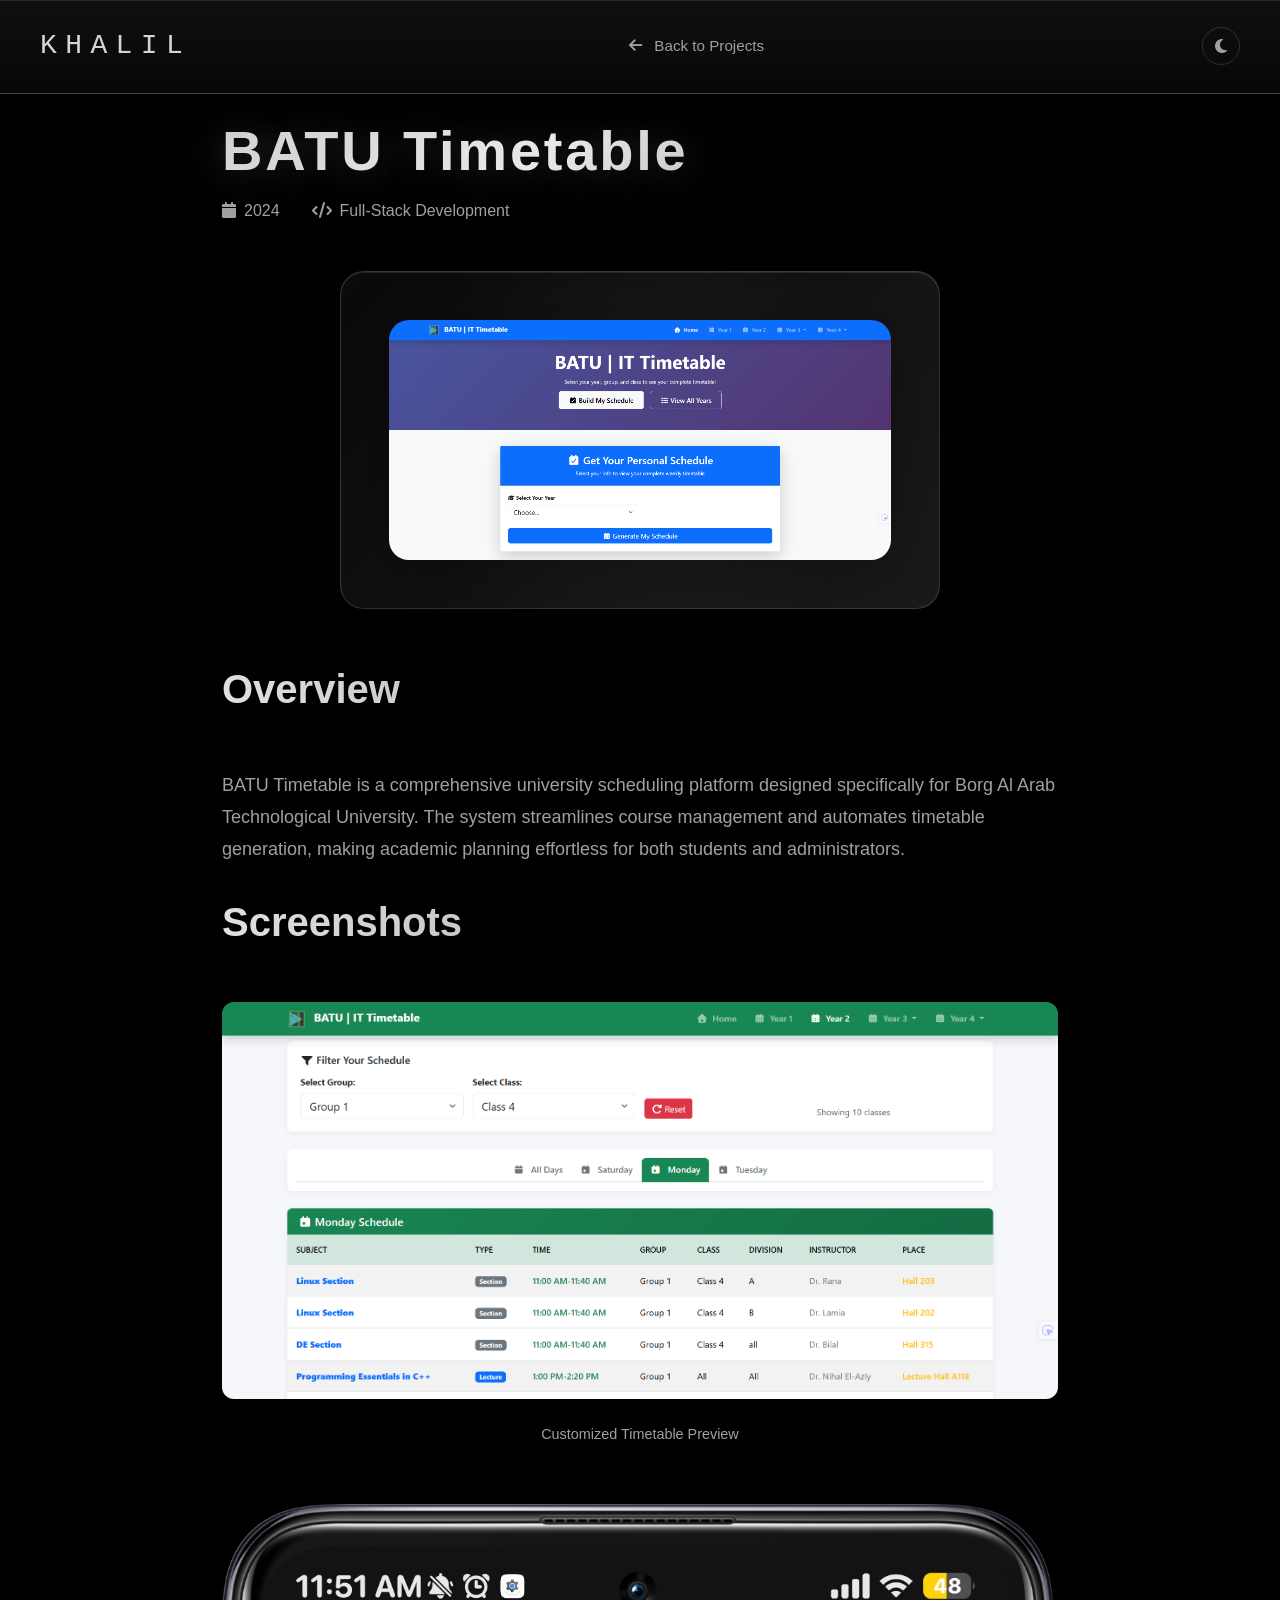
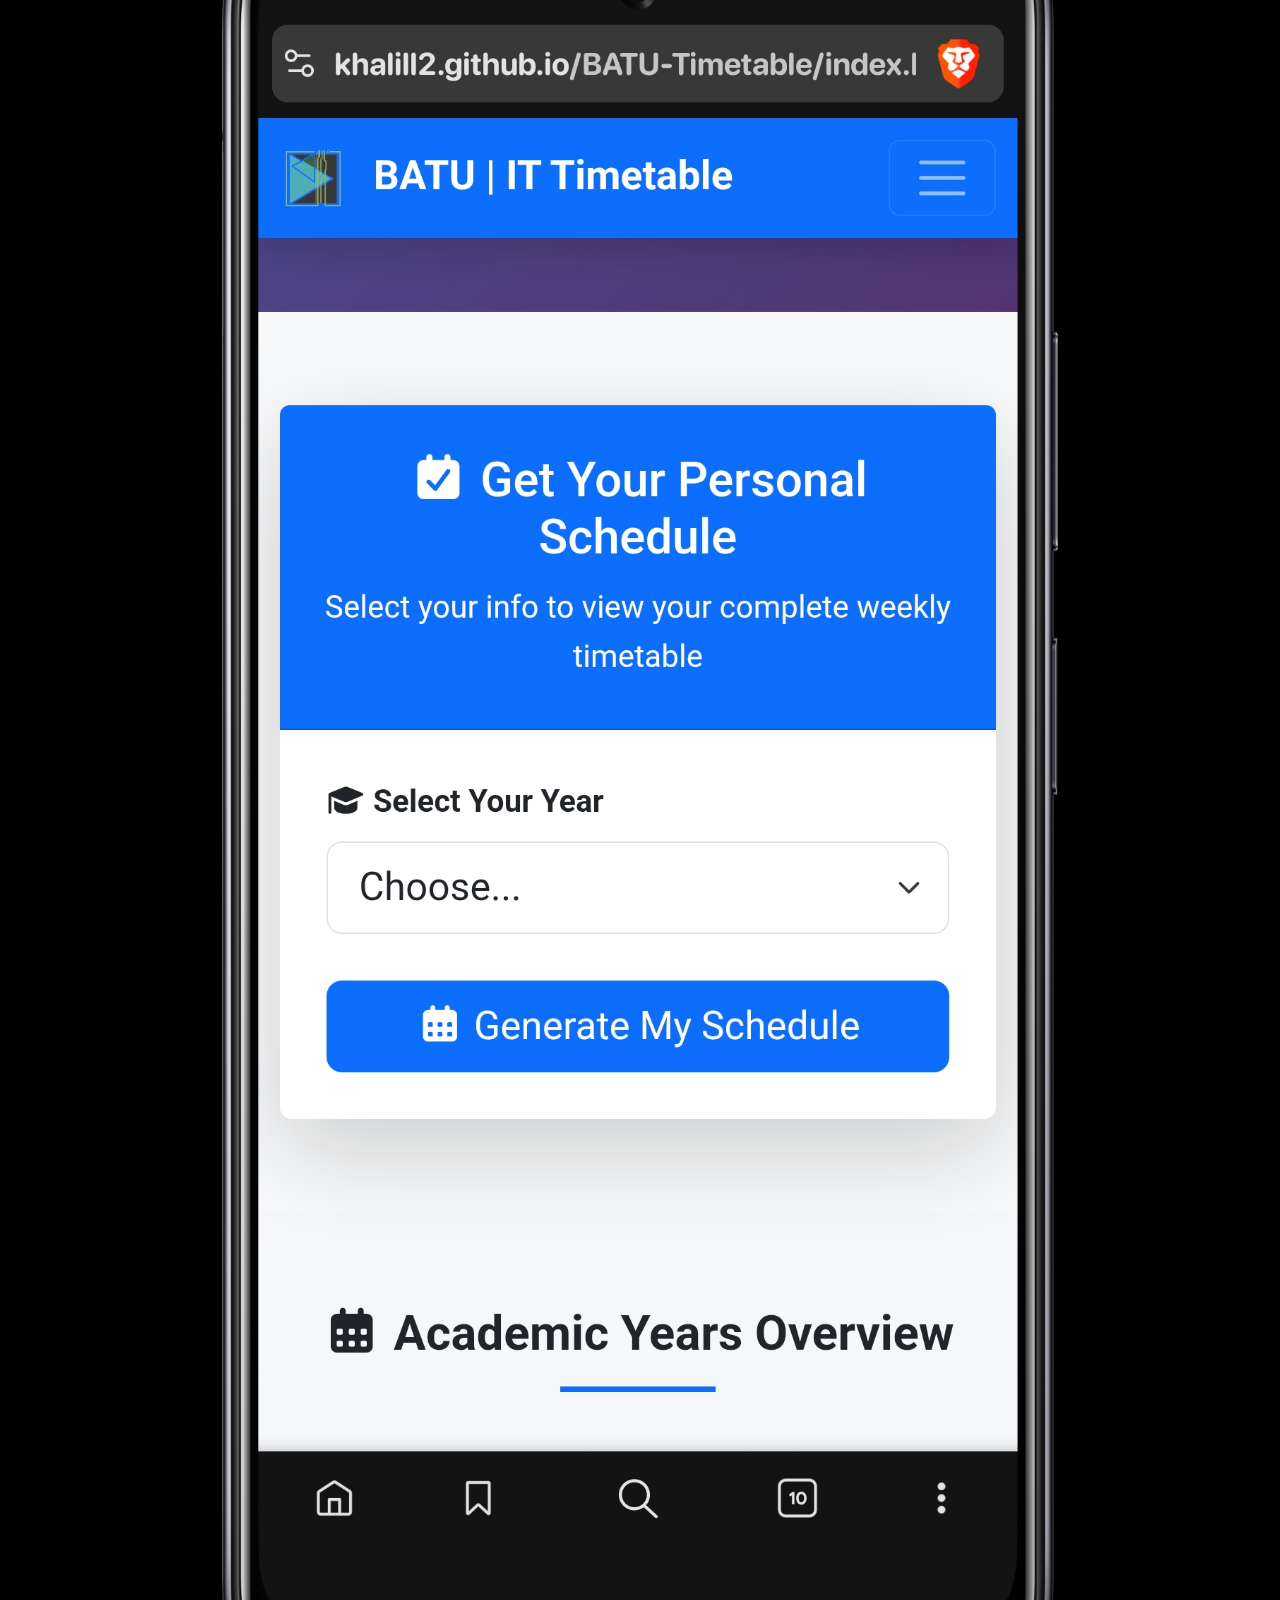
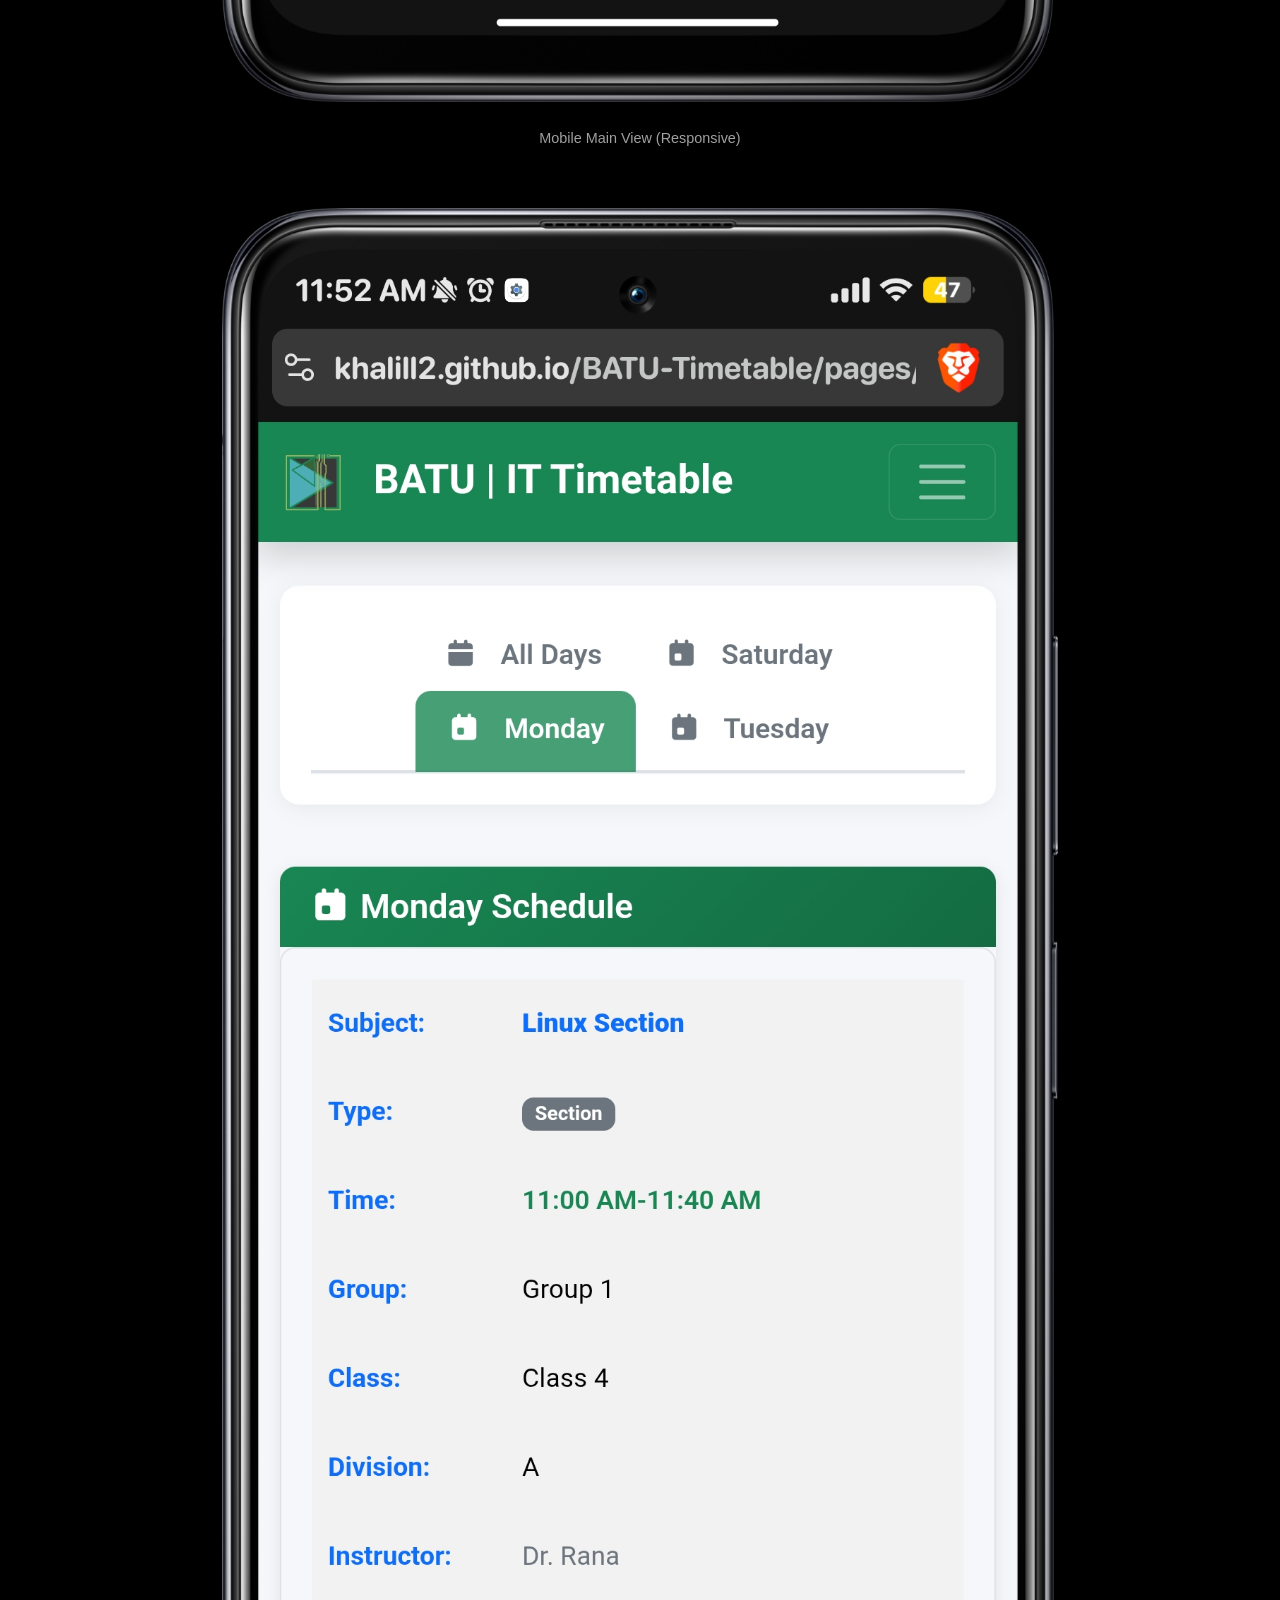
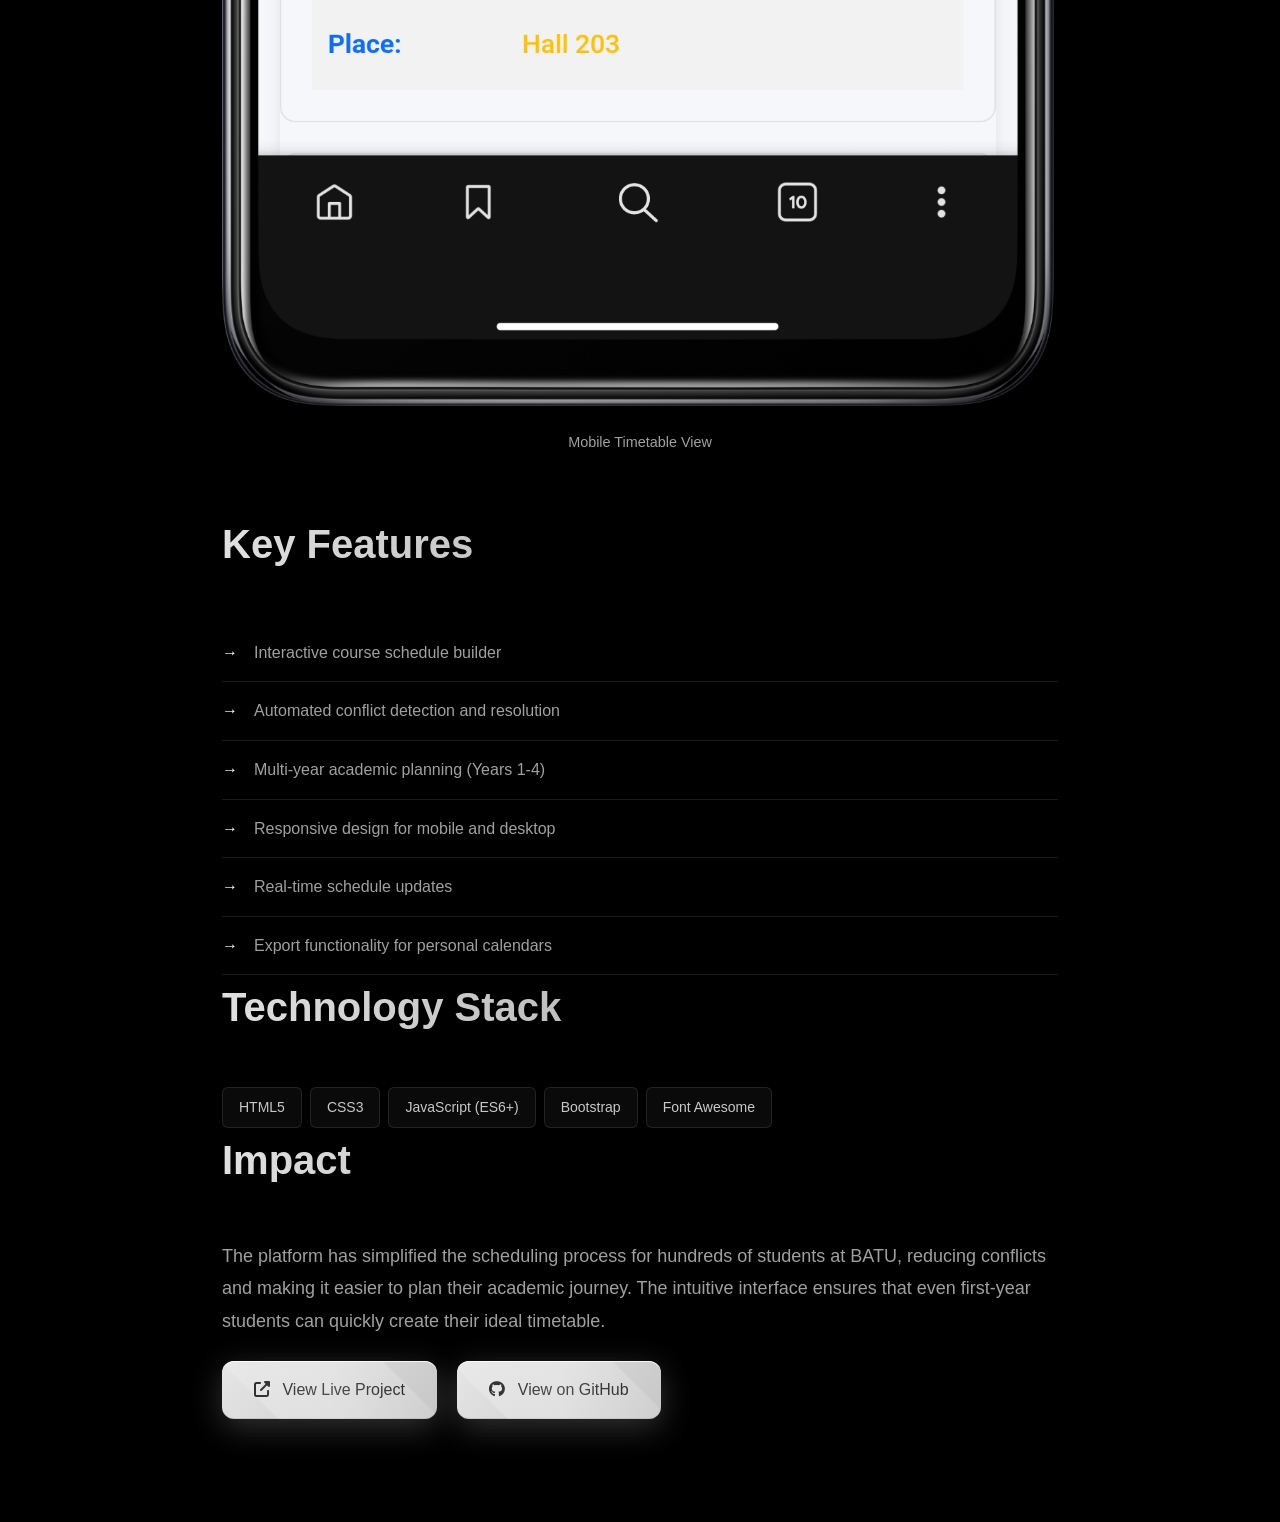
==== pages/batu-timetable.html @ e2bc8ed1 "feat: complete website overhaul - SEO, routing, ATS optimization, typography, and dark mode toggle" ====
<!DOCTYPE html>
<html lang="en" dir="ltr">
<head>
    <meta charset="UTF-8">
    <meta http-equiv="Content-Security-Policy" content="default-src 'self'; style-src 'self' 'unsafe-inline' https://fonts.googleapis.com https://cdnjs.cloudflare.com; font-src 'self' https://fonts.gstatic.com https://cdnjs.cloudflare.com; img-src 'self' data: https:; script-src 'self' 'unsafe-inline' https://cdnjs.cloudflare.com; connect-src 'self' https://khalill2.github.io;">
    <meta name="viewport" content="width=device-width, initial-scale=1.0">
    <title>BATU Timetable - Khalil</title>
    
    <!-- SEO Meta Tags -->
    <meta name="description" content="BATU Timetable — University scheduling platform for Borg Al Arab Technological University with automated timetable generation and conflict detection.">
    <meta property="og:title" content="BATU Timetable — University Scheduling Platform">
    <meta property="og:description" content="Complete course management and automated timetable generation system built by Khalil Muhammad.">
    <meta property="og:image" content="https://khalill2.github.io/Personal-Website/assets/images/BATU-Timetable-main.png">
    
    <!-- Google Fonts -->
    <link rel="preconnect" href="https://fonts.googleapis.com">
    <link rel="preconnect" href="https://fonts.gstatic.com" crossorigin>
    <link href="https://fonts.googleapis.com/css2?family=Share+Tech+Mono&family=Rajdhani:wght@600;700&display=swap" rel="stylesheet">
    <link rel="preload" href="https://fonts.googleapis.com/css2?family=Share+Tech+Mono&display=swap" as="style">
    
    <!-- Font Awesome -->
    <link rel="stylesheet" href="https://cdnjs.cloudflare.com/ajax/libs/font-awesome/6.5.1/css/all.min.css">
    
    <!-- Favicon -->
    <link rel="icon" type="image/png" href="../assets/images/BATU_logo.png">
    
  <!-- Main Stylesheet -->
  <link rel="stylesheet" href="../assets/css/main.css?v=4.0">
</head>
<body>
    
    <!-- Navigation -->
    <nav class="navbar">
        <div class="navbar-content">
            <a href="../index.html" class="logo">khalil</a>
            <a href="../index.html#work" class="back-link"><i class="fas fa-arrow-left"></i> Back to Projects</a>
            <button class="theme-toggle" id="themeToggle" aria-label="Toggle theme">
                <i class="fas fa-moon"></i>
            </button>
            <button class="mobile-menu-toggle" aria-label="Toggle navigation menu" aria-expanded="false">
                <span class="hamburger-line"></span>
                <span class="hamburger-line"></span>
                <span class="hamburger-line"></span>
            </button>
        </div>
    </nav>

    <!-- Mobile Menu -->
    <div class="mobile-menu" id="mobileMenu">
        <ul class="mobile-nav-links">
            <li><a href="../index.html#work" class="mobile-nav-link"><i class="fas fa-arrow-left"></i> Back to Projects</a></li>
        </ul>
    </div>

    <!-- Project Detail -->
    <div class="project-detail" id="main-content">
        <div class="project-header">
            <h1>BATU Timetable</h1>
            <div class="project-meta">
                <div class="meta-item">
                    <i class="fas fa-calendar"></i>
                    <span>2024</span>
                </div>
                <div class="meta-item">
                    <i class="fas fa-code"></i>
                    <span>Full-Stack Development</span>
                </div>
            </div>
        </div>
        
    <div class="project-image">
      <img src="../assets/images/BATU-Timetable-main.png" alt="BATU Timetable Main Page">
    </div>
        
        <h2>Overview</h2>
        <p>
            BATU Timetable is a comprehensive university scheduling platform designed specifically for Borg Al Arab Technological University. The system streamlines course management and automates timetable generation, making academic planning effortless for both students and administrators.
        </p>
        
        <h2>Screenshots</h2>
        <div class="screenshot-gallery">
      <div class="screenshot-item">
        <img src="../assets/images/BATU-Timetable-preview.png" alt="Customized Timetable View">
        <p class="screenshot-caption">Customized Timetable Preview</p>
      </div>
        </div>
        
        <div class="screenshot-gallery">
      <div class="screenshot-item">
        <img src="../assets/images/BATU-Timetable-main-mobile.png" alt="Mobile Main View">
        <p class="screenshot-caption">Mobile Main View (Responsive)</p>
      </div>
      <div class="screenshot-item">
        <img src="../assets/images/BATU-Timetable-preview-mobile.png" alt="Mobile Timetable View">
        <p class="screenshot-caption">Mobile Timetable View</p>
      </div>
        </div>
        
        <h2>Key Features</h2>
        <ul class="features">
            <li>Interactive course schedule builder</li>
            <li>Automated conflict detection and resolution</li>
            <li>Multi-year academic planning (Years 1-4)</li>
            <li>Responsive design for mobile and desktop</li>
            <li>Real-time schedule updates</li>
            <li>Export functionality for personal calendars</li>
        </ul>
        
        <h2>Technology Stack</h2>
        <div class="tech-stack">
            <span class="tech-tag">HTML5</span>
            <span class="tech-tag">CSS3</span>
            <span class="tech-tag">JavaScript (ES6+)</span>
            <span class="tech-tag">Bootstrap</span>
            <span class="tech-tag">Font Awesome</span>
        </div>
        
        <h2>Impact</h2>
        <p>
            The platform has simplified the scheduling process for hundreds of students at BATU, reducing conflicts and making it easier to plan their academic journey. The intuitive interface ensures that even first-year students can quickly create their ideal timetable.
        </p>
        
        <a href="https://khalill2.github.io/BATU-Timetable/" target="_blank" rel="noopener noreferrer" class="btn">
            <i class="fas fa-external-link-alt"></i> View Live Project
        </a>
        
        <a href="https://github.com/KHALILL2/BATU-Timetable" target="_blank" rel="noopener noreferrer" class="btn">
            <i class="fab fa-github"></i> View on GitHub
        </a>
    </div>

  <!-- JavaScript -->
  <script src="../js/script.js"></script>

</body>
</html>
---- assets/css/main.css ----
/**
 * Khalil Portfolio - Main Stylesheet
 * 
 * @description Professional portfolio site showcasing cybersecurity expertise and full-stack development.
 *              Zero-framework vanilla approach prioritizing performance, accessibility, and privacy.
 *              Monochrome design system with glassmorphism effects for modern aesthetic.
 * 
 * @author Khalil Muhammad (khalill2)
 * @version 1.0.0
 * @license MIT
 * 
 * Architecture:
 * - Mobile-first responsive design (320px - 1920px+)
 * - CSS Grid/Flexbox for layouts
 * - CSS custom properties for theming
 * - BEM-inspired naming convention
 */

/* ============================================
   0. THEME SYSTEM (CSS Custom Properties)
   ============================================ */

:root {
  --bg-primary: #000000;
  --bg-elevated: #0a0a0a;
  --bg-tag: #111111;
  --text-body: #c8c8c8;
  --text-secondary: #a0a0a0;
  --text-heading: #e0e0e0;
  --text-muted: #666666;
  --border-subtle: rgba(255, 255, 255, 0.1);
  --border-default: rgba(255, 255, 255, 0.15);
  --border-strong: rgba(255, 255, 255, 0.3);
}

/* ============================================
   1. RESET & BASE CONFIGURATION
   ============================================ */

*,
*::before,
*::after {
  margin: 0;
  padding: 0;
  box-sizing: border-box;
}

body {
  font-family: -apple-system, BlinkMacSystemFont, 'Segoe UI', Arial, sans-serif;
  background-color: var(--bg-primary);
  color: var(--text-body);
  line-height: 1.6;
  font-display: swap;
}

/* ============================================
   2. TYPOGRAPHY SYSTEM
   ============================================ */

h1 {
  font-family: 'Rajdhani', sans-serif;
  font-size: 3.5rem;
  font-weight: 700;
  line-height: 1.1;
  margin-bottom: 1rem;
  letter-spacing: 0.05em;
  /* Liquid chrome metallic effect */
  background: linear-gradient(135deg, #d0d0d0 0%, #e8e8e8 20%, #a8a8a8 40%, #d0d0d0 60%, #e8e8e8 80%, #a8a8a8 100%);
  -webkit-background-clip: text;
  -webkit-text-fill-color: transparent;
  background-clip: text;
  background-size: 200% 200%;
  animation: chrome-flow 4s ease-in-out infinite;
  position: relative;
  text-shadow: 0 0 40px rgba(255, 255, 255, 0.2);
}

@keyframes chrome-flow {
  0%, 100% { background-position: 0% 50%; }
  50% { background-position: 100% 50%; }
}

h2 {
  font-size: 2.5rem;
  margin-bottom: 3rem;
  background: linear-gradient(to right, #e0e0e0, #b8b8b8, #e0e0e0);
  -webkit-background-clip: text;
  -webkit-text-fill-color: transparent;
  background-clip: text;
}

h3 {
  font-size: 1.5rem;
  margin-bottom: 1rem;
  background: linear-gradient(135deg, #d8d8d8, #b0b0b0);
  -webkit-background-clip: text;
  -webkit-text-fill-color: transparent;
  background-clip: text;
}

p {
  font-size: 1.125rem;
  line-height: 1.8;
  color: #a0a0a0;
  margin-bottom: 1.5rem;
}

/* ============================================
   3. NAVIGATION COMPONENTS
   ============================================ */

/* Fixed glassmorphism navbar with blur effect */
.navbar {
  /* Position & Display */
  position: fixed;
  top: 0;
  width: 100%;
  z-index: 1000;
  
  /* Liquid glass with metallic tint */
  background: linear-gradient(180deg, rgba(20, 20, 20, 0.8), rgba(10, 10, 10, 0.7));
  -webkit-backdrop-filter: blur(40px) saturate(200%) brightness(1.1);
  backdrop-filter: blur(40px) saturate(200%) brightness(1.1);
  border-bottom: 1px solid rgba(255, 255, 255, 0.2);
  box-shadow: 
    0 8px 32px rgba(0, 0, 0, 0.4),
    inset 0 1px 0 rgba(255, 255, 255, 0.1);
  
  /* Spacing */
  padding: 1.5rem 2rem;
}

.navbar-content {
  max-width: 1200px;
  margin: 0 auto;
  display: flex;
  justify-content: space-between;
  align-items: center;
  position: relative;
}

.logo {
  font-family: 'Share Tech Mono', monospace;
  font-size: 1.75rem;
  font-weight: 400;
  color: #d4d4d4;
  text-decoration: none;
  letter-spacing: 0.3em;
  text-transform: uppercase;
}

.nav-links {
  display: flex;
  gap: 2rem;
  list-style: none;
}

.nav-links a {
  color: #a0a0a0;
  text-decoration: none;
  font-size: 0.95rem;
  transition: all 0.3s ease;
  position: relative;
}

.nav-links a:hover {
  color: #e0e0e0;
}

/* Active state with silver accent */
.nav-links a.active {
  color: #e0e0e0;
}

.back-link {
  color: #a0a0a0;
  text-decoration: none;
  font-size: 0.95rem;
  transition: all 0.3s ease;
}

.back-link:hover {
  color: #e0e0e0;
}

.back-link i {
  margin-right: 0.5rem;
}

/* ============================================
   4. LAYOUT & CONTAINERS
   ============================================ */

section {
  max-width: 1200px;
  margin: 0 auto;
  padding: 100px 2rem;
}

.project-detail {
  max-width: 900px;
  margin: 0 auto;
  padding: 120px 2rem 80px;
}

/* Hero Section */
.hero {
  min-height: 100vh;
  display: flex;
  align-items: center;
  padding-top: 120px;
  max-width: 1200px;
  margin: 0 auto;
  padding-left: 2rem;
  padding-right: 2rem;
}

.hero h1 {
    font-size: 4rem;
    font-weight: 700;
    line-height: 1.1;
    margin-bottom: 1.5rem;
}

.hero p {
    font-size: 1.25rem;
    color: #a0a0a0;
    max-width: 600px;
    margin-bottom: 2rem;
}

/* === BUTTONS === */
.btn {
    display: inline-block;
    padding: 1rem 2rem;
    /* Liquid glass with metallic shine */
    background: linear-gradient(135deg, rgba(255, 255, 255, 0.9), rgba(220, 220, 220, 0.9));
    -webkit-backdrop-filter: blur(40px) saturate(200%);
    backdrop-filter: blur(40px) saturate(200%);
    color: #000000;
    text-decoration: none;
    border-radius: 12px;
    font-weight: 500;
    margin-right: 1rem;
    margin-bottom: 1rem;
    transition: all 0.5s cubic-bezier(0.4, 0, 0.2, 1);
    box-shadow: 
      0 8px 32px rgba(255, 255, 255, 0.2),
      inset 0 1px 0 rgba(255, 255, 255, 0.8),
      inset 0 -1px 0 rgba(0, 0, 0, 0.1);
    position: relative;
    overflow: hidden;
}

.btn::before {
    content: '';
    position: absolute;
    top: -50%;
    left: -50%;
    width: 200%;
    height: 200%;
    background: linear-gradient(45deg, transparent, rgba(255, 255, 255, 0.3), transparent);
    transform: rotate(45deg);
    animation: liquid-shine 3s infinite;
}

@keyframes liquid-shine {
  0% { transform: translateX(-100%) translateY(-100%) rotate(45deg); }
  100% { transform: translateX(100%) translateY(100%) rotate(45deg); }
}

.btn:hover {
    background: linear-gradient(135deg, rgba(255, 255, 255, 1), rgba(235, 235, 235, 1));
    transform: translateY(-4px) scale(1.02);
    box-shadow: 
      0 16px 48px rgba(255, 255, 255, 0.3),
      0 0 40px rgba(255, 255, 255, 0.2),
      inset 0 2px 0 rgba(255, 255, 255, 1),
      inset 0 -2px 0 rgba(0, 0, 0, 0.15);
}

.btn-secondary {
    background: linear-gradient(135deg, rgba(255, 255, 255, 0.08), rgba(255, 255, 255, 0.03));
    -webkit-backdrop-filter: blur(40px) saturate(180%);
    backdrop-filter: blur(40px) saturate(180%);
    color: #e8e8e8;
    border: 1.5px solid rgba(255, 255, 255, 0.3);
    box-shadow: inset 0 1px 0 rgba(255, 255, 255, 0.1);
}

.btn-secondary::before {
    background: linear-gradient(45deg, transparent, rgba(255, 255, 255, 0.15), transparent);
}

.btn-secondary:hover {
    background: linear-gradient(135deg, rgba(255, 255, 255, 0.15), rgba(255, 255, 255, 0.08));
    border-color: rgba(255, 255, 255, 0.5);
    color: #ffffff;
    transform: translateY(-4px) scale(1.02);
    box-shadow: 
      0 16px 48px rgba(255, 255, 255, 0.2),
      0 0 40px rgba(255, 255, 255, 0.15),
      inset 0 1px 0 rgba(255, 255, 255, 0.2);
}

.btn i {
    margin-right: 0.5rem;
}

/* ============================================
   5. PROJECT CARDS & PORTFOLIO ITEMS
   ============================================ */

.projects {
  display: grid;
  grid-template-columns: repeat(auto-fit, minmax(300px, 1fr));
  gap: 2rem;
  margin-top: 3rem;
}

/* Project card as anchor element */
.project-card {
  background: linear-gradient(135deg, rgba(30, 30, 30, 0.5), rgba(15, 15, 15, 0.4));
  -webkit-backdrop-filter: blur(30px) saturate(180%) brightness(1.1);
  backdrop-filter: blur(30px) saturate(180%) brightness(1.1);
  border: 1px solid rgba(255, 255, 255, 0.15);
  border-radius: 16px;
  padding: 2rem;
  transition: all 0.5s cubic-bezier(0.4, 0, 0.2, 1);
  cursor: pointer;
  text-decoration: none;
  display: block;
  position: relative;
  overflow: hidden;
  box-shadow: 
    0 8px 32px rgba(0, 0, 0, 0.3),
    inset 0 1px 0 rgba(255, 255, 255, 0.1);
}

.project-card::before {
  content: '';
  position: absolute;
  top: -50%;
  left: -50%;
  width: 200%;
  height: 200%;
  background: radial-gradient(circle, rgba(255, 255, 255, 0.1) 0%, transparent 70%);
  opacity: 0;
  transition: opacity 0.5s ease;
  pointer-events: none;
}

.project-card:hover::before {
  opacity: 1;
  animation: liquid-ripple 2s infinite;
}

@keyframes liquid-ripple {
  0% { transform: scale(0.5) translate(0, 0); opacity: 0; }
  50% { opacity: 0.3; }
  100% { transform: scale(1.5) translate(20%, 20%); opacity: 0; }
}

/* Override default link colors */
.project-card,
.project-card:link,
.project-card:visited,
.project-card:hover,
.project-card:active {
  color: #d0d0d0;
  text-decoration: none;
}

.project-card:hover {
  transform: translateY(-12px) scale(1.02);
  background: linear-gradient(135deg, rgba(40, 40, 40, 0.6), rgba(25, 25, 25, 0.5));
  -webkit-backdrop-filter: blur(40px) saturate(200%) brightness(1.2);
  backdrop-filter: blur(40px) saturate(200%) brightness(1.2);
  border-color: rgba(255, 255, 255, 0.3);
  box-shadow: 
    0 20px 60px rgba(255, 255, 255, 0.15),
    0 0 40px rgba(255, 255, 255, 0.1),
    inset 0 1px 0 rgba(255, 255, 255, 0.2);
}

.project-card h3 {
  font-size: 1.5rem;
  margin-bottom: 1rem;
  color: #e0e0e0;
}

.project-card p {
  color: #a0a0a0;
  margin-bottom: 1.5rem;
}

/* Force color inheritance for all states */
.project-card:visited h3,
.project-card:active h3,
.project-card:hover h3 {
  color: #e0e0e0;
}

.project-card:visited p,
.project-card:active p,
.project-card:hover p {
  color: #a0a0a0;
}

/* === TAGS === */
.tags {
    display: flex;
    gap: 0.5rem;
    flex-wrap: wrap;
}

.tag {
    background: #111111;
    color: #c8c8c8;
    padding: 0.375rem 0.75rem;
    border-radius: 6px;
    font-size: 0.875rem;
}

.tech-stack {
    display: flex;
    gap: 0.5rem;
    flex-wrap: wrap;
    margin-top: 2rem;
}

.tech-tag {
    background: #0a0a0a;
    border: 1px solid rgba(255, 255, 255, 0.1);
    color: #c8c8c8;
    padding: 0.5rem 1rem;
    border-radius: 6px;
    font-size: 0.875rem;
}

/* ============================================
   6. LEADERSHIP SECTION
   ============================================ */

.leadership-feature {
  background: linear-gradient(135deg, rgba(25, 25, 25, 0.6), rgba(15, 15, 15, 0.5));
  -webkit-backdrop-filter: blur(35px) saturate(180%) brightness(1.15);
  backdrop-filter: blur(35px) saturate(180%) brightness(1.15);
  border: 1px solid rgba(255, 255, 255, 0.2);
  border-radius: 20px;
  padding: 3rem;
  margin-top: 3rem;
  transition: all 0.5s cubic-bezier(0.4, 0, 0.2, 1);
  text-decoration: none;
  display: block;
  position: relative;
  overflow: hidden;
  box-shadow: 
    0 12px 48px rgba(0, 0, 0, 0.3),
    inset 0 1px 0 rgba(255, 255, 255, 0.15);
}

.leadership-feature::after {
  content: '';
  position: absolute;
  top: 0;
  left: -100%;
  width: 100%;
  height: 100%;
  background: linear-gradient(90deg, transparent, rgba(255, 255, 255, 0.1), transparent);
  transition: left 0.7s ease;
}

.leadership-feature:hover::after {
  left: 100%;
}

/* Override default link colors for leadership */
.leadership-feature,
.leadership-feature:link,
.leadership-feature:visited,
.leadership-feature:hover,
.leadership-feature:active {
  color: #d0d0d0;
  text-decoration: none;
}

.leadership-feature::before {
    content: '';
    position: absolute;
    top: 0;
    left: 0;
    right: 0;
    bottom: 0;
    background: radial-gradient(circle at top right, rgba(255, 255, 255, 0.05) 0%, transparent 50%);
    pointer-events: none;
}

.leadership-feature:hover {
    transform: translateY(-12px) scale(1.01);
    background: linear-gradient(135deg, rgba(35, 35, 35, 0.7), rgba(25, 25, 25, 0.6));
    -webkit-backdrop-filter: blur(45px) saturate(200%) brightness(1.25);
    backdrop-filter: blur(45px) saturate(200%) brightness(1.25);
    border-color: rgba(255, 255, 255, 0.4);
    box-shadow: 
      0 24px 72px rgba(255, 255, 255, 0.18),
      0 0 60px rgba(255, 255, 255, 0.12),
      inset 0 2px 0 rgba(255, 255, 255, 0.25);
}

.leadership-content {
    display: grid;
    grid-template-columns: 140px 1fr;
    gap: 2.5rem;
    align-items: center;
    position: relative;
    z-index: 1;
}

.leadership-logo {
    width: 140px;
    height: 140px;
    background: rgba(0, 0, 0, 0.5);
    border: 1px solid rgba(255, 255, 255, 0.15);
    border-radius: 20px;
    display: flex;
    align-items: center;
    justify-content: center;
    overflow: hidden;
    box-shadow: 0 10px 30px rgba(0, 0, 0, 0.3);
}

.leadership-logo img {
    width: 90%;
    height: 90%;
    object-fit: contain;
}

.leadership-info h3 {
  font-family: 'Rajdhani', sans-serif;
  font-size: 2rem;
  font-weight: 700;
  margin-bottom: 0.5rem;
  letter-spacing: 0.05em;
  color: #e0e0e0;
}

.leadership-info .subtitle {
  font-size: 1.125rem;
  color: #a0a0a0;
  font-style: italic;
  margin-bottom: 1.5rem;
}

.leadership-info p {
  color: #a0a0a0;
  font-size: 1.05rem;
  line-height: 1.7;
  margin-bottom: 1rem;
}

/* Force color inheritance for all link states */
.leadership-feature:visited h3,
.leadership-feature:active h3,
.leadership-feature:hover h3 {
  color: #e0e0e0;
}

.leadership-feature:visited p,
.leadership-feature:active p,
.leadership-feature:hover p,
.leadership-feature:visited .subtitle,
.leadership-feature:active .subtitle,
.leadership-feature:hover .subtitle {
  color: #a0a0a0;
}

.leadership-meta {
    display: flex;
    gap: 1.5rem;
    margin-top: 1.5rem;
    flex-wrap: wrap;
}

.leadership-meta-item {
    display: flex;
    align-items: center;
    gap: 0.5rem;
    color: #a0a0a0;
    font-size: 0.95rem;
}

.leadership-meta-item i {
    color: #a0a0a0;
}

/* === PROJECT DETAIL PAGES === */
.project-header {
    margin-bottom: 3rem;
}

.tagline {
    font-size: 1.25rem;
    color: #a0a0a0;
    font-style: italic;
    margin-bottom: 2rem;
}

.project-meta {
    display: flex;
    gap: 2rem;
    color: #a0a0a0;
    margin-bottom: 2rem;
    flex-wrap: wrap;
}

.meta-item {
    display: flex;
    align-items: center;
    gap: 0.5rem;
}

.project-image {
  width: 100%;
  max-width: 600px;
  margin: 0 auto 3rem;
  background: linear-gradient(135deg, #0a0a0a 0%, #1a1a1a 100%);
  border: 1px solid rgba(255, 255, 255, 0.15);
  border-radius: 24px;
  display: flex;
  align-items: center;
  justify-content: center;
  box-shadow: 0 20px 60px rgba(0, 0, 0, 0.5), 
              inset 0 1px 0 rgba(255, 255, 255, 0.1);
  position: relative;
  padding: 3rem;
  overflow: hidden;
}

.project-image::before {
    content: '';
    position: absolute;
    top: 0;
    left: 0;
    right: 0;
    bottom: 0;
    background: radial-gradient(circle at center, rgba(255, 255, 255, 0.05) 0%, transparent 70%);
    pointer-events: none;
}

.project-image img {
  width: 100%;
  max-width: 100%;
  height: auto;
  display: block;
  object-fit: contain;
  filter: drop-shadow(0 10px 30px rgba(0, 0, 0, 0.3));
  position: relative;
  z-index: 1;
  border-radius: 20px;
}

/* Circular image for CRAFTED logo */
.project-image-circle {
  width: 500px;
  height: 500px;
  max-width: 500px;
  border-radius: 50%;
  padding: 2.5rem;
}

.project-image-circle img {
  border-radius: 50%;
  width: 100%;
  height: 100%;
  object-fit: cover;
}

/* Responsive circle sizing */
@media (max-width: 1199px) {
  .project-image-circle {
    width: 450px;
    height: 450px;
    max-width: 450px;
  }
}

@media (max-width: 991px) {
  .project-image-circle {
    width: 400px;
    height: 400px;
    max-width: 400px;
    padding: 2rem;
  }
}

@media (max-width: 767px) {
  .project-image-circle {
    width: 350px;
    height: 350px;
    max-width: 350px;
    padding: 1.5rem;
  }
}

@media (max-width: 599px) {
  .project-image-circle {
    width: 300px;
    height: 300px;
    max-width: 300px;
    padding: 1.5rem;
  }
}

@media (max-width: 479px) {
  .project-image-circle {
    width: 280px;
    height: 280px;
    max-width: 280px;
    padding: 1.25rem;
  }
}

@media (max-width: 380px) {
  .project-image-circle {
    width: 250px;
    height: 250px;
    max-width: 250px;
    padding: 1rem;
  }
}

.highlight-box {
    background: #0a0a0a;
    border: 1px solid rgba(255, 255, 255, 0.1);
    border-left: 4px solid #ffffff;
    padding: 1.5rem;
    border-radius: 8px;
    margin: 2rem 0;
}

.highlight-box h3 {
    font-size: 1.25rem;
    margin-bottom: 0.75rem;
}

.highlight-box p {
    margin-bottom: 0;
}

.features {
    list-style: none;
    padding: 0;
}

.features li {
    padding: 1rem 0;
    border-bottom: 1px solid rgba(255, 255, 255, 0.1);
    color: #a0a0a0;
}

.features li:before {
    content: "→";
    color: #ffffff;
    font-weight: bold;
    margin-right: 1rem;
}

.features li strong {
    color: #ffffff;
}

/* Gallery Styles for BATU Timetable */
.hero-image {
    width: 100%;
    height: auto;
    border-radius: 12px;
    margin-bottom: 3rem;
    box-shadow: 0 20px 60px rgba(0, 0, 0, 0.5);
    object-fit: cover;
}

.screenshot-gallery {
    display: grid;
    gap: 2rem;
    margin: 2rem 0;
}

.screenshot-item {
    width: 100%;
}

.screenshot-item img {
    width: 100%;
    height: auto;
    border-radius: 12px;
    box-shadow: 0 10px 30px rgba(0, 0, 0, 0.3);
    object-fit: cover;
}

.screenshot-caption {
    text-align: center;
    color: #a0a0a0;
    font-size: 0.9rem;
    margin-top: 1rem;
}

.screenshot-full {
    width: 100%;
    height: auto;
    border-radius: 12px;
    box-shadow: 0 10px 30px rgba(0, 0, 0, 0.3);
    object-fit: cover;
}

.screenshot-grid {
    display: grid;
    grid-template-columns: repeat(auto-fit, minmax(280px, 1fr));
    gap: 1.5rem;
}

.screenshot-grid img {
    width: 100%;
    height: auto;
    border-radius: 8px;
    box-shadow: 0 8px 24px rgba(0, 0, 0, 0.3);
    object-fit: cover;
}

/* === SOCIAL LINKS === */
.social-links {
    display: flex;
    gap: 1rem;
    margin-top: 2rem;
    flex-wrap: wrap;
}

.social-link {
    width: 48px;
    height: 48px;
    background: #0a0a0a;
    border: 1px solid rgba(255, 255, 255, 0.1);
    border-radius: 50%;
    display: flex;
    align-items: center;
    justify-content: center;
    color: #a0a0a0;
    text-decoration: none;
    font-size: 1.25rem;
    transition: all 0.3s ease;
}

.social-link:hover {
    color: #ffffff;
    border-color: rgba(255, 255, 255, 0.3);
    transform: translateY(-4px);
}

/* Brand-specific hover effects for main page social links (7 links) */
.social-links a.social-link:nth-child(1):hover {
  /* GitHub - White */
  box-shadow: 0 8px 24px rgba(255, 255, 255, 0.3), 0 0 20px rgba(255, 255, 255, 0.2);
}

.social-links a.social-link:nth-child(2):hover {
  /* LinkedIn - Blue */
  box-shadow: 0 8px 24px rgba(10, 102, 194, 0.4), 0 0 20px rgba(10, 102, 194, 0.3);
}

.social-links a.social-link:nth-child(3):hover {
  /* Facebook - Blue */
  box-shadow: 0 8px 24px rgba(24, 119, 242, 0.4), 0 0 20px rgba(24, 119, 242, 0.3);
}

.social-links a.social-link:nth-child(4):hover {
  /* Instagram - Pink */
  box-shadow: 0 8px 24px rgba(225, 48, 108, 0.4), 0 0 20px rgba(225, 48, 108, 0.3);
}

.social-links a.social-link:nth-child(5):hover {
  /* Telegram - Blue */
  box-shadow: 0 8px 24px rgba(36, 161, 222, 0.4), 0 0 20px rgba(36, 161, 222, 0.3);
}

.social-links a.social-link:nth-child(6):hover {
  /* WhatsApp - Green */
  box-shadow: 0 8px 24px rgba(37, 211, 102, 0.4), 0 0 20px rgba(37, 211, 102, 0.3);
}

.social-links a.social-link:nth-child(7):hover {
  /* Linktree - Cyber Green */
  box-shadow: 0 8px 24px rgba(0, 255, 65, 0.4), 0 0 20px rgba(0, 255, 65, 0.3);
}

/* Brand-specific hover effects for project pages (Facebook, Instagram, Email) */
.project-links .social-links .social-link:nth-child(1):hover {
  /* Facebook - Blue */
  box-shadow: 0 8px 24px rgba(24, 119, 242, 0.4), 0 0 20px rgba(24, 119, 242, 0.3);
}

.project-links .social-links .social-link:nth-child(2):hover {
  /* Instagram - Pink */
  box-shadow: 0 8px 24px rgba(225, 48, 108, 0.4), 0 0 20px rgba(225, 48, 108, 0.3);
}

.project-links .social-links .social-link:nth-child(3):hover {
  /* Email - Gray/White */
  box-shadow: 0 8px 24px rgba(255, 255, 255, 0.3), 0 0 20px rgba(255, 255, 255, 0.2);
}

/* Inline social links (for project pages) */
.project-links {
    margin-top: 3rem;
    padding-top: 2rem;
    border-top: 1px solid rgba(255, 255, 255, 0.1);
}

.project-links .social-link {
    width: auto;
    height: auto;
    border-radius: 8px;
    padding: 0.75rem 1.5rem;
    display: inline-flex;
    align-items: center;
    gap: 0.5rem;
    font-size: 0.95rem;
}

/* === FOOTER === */
footer {
    text-align: center;
    padding: 3rem 2rem;
    color: #666666;
    border-top: 1px solid rgba(255, 255, 255, 0.1);
}

/* === UTILITY CLASSES === */
.about-text {
    font-size: 1.125rem;
    line-height: 1.8;
    color: #a0a0a0;
    max-width: 700px;
    margin-top: 1.5rem;
}

.about-text:first-of-type {
    margin-top: 0;
}

.contact-text {
    font-size: 1.125rem;
    color: #a0a0a0;
    max-width: 600px;
    margin-bottom: 2rem;
}

/* === RESPONSIVE DESIGN === */

/* Extra Large Screens (1920px+) */
@media (min-width: 1920px) {
    section {
        max-width: 1600px;
        padding: 120px 3rem;
    }

    .hero h1 {
        font-size: 5rem;
    }

    h1 {
        font-size: 4rem;
    }

    h2 {
        font-size: 3rem;
    }

    .leadership-content {
        grid-template-columns: 180px 1fr;
        gap: 3rem;
    }

    .leadership-logo {
        width: 180px;
        height: 180px;
    }

    .projects {
        grid-template-columns: repeat(3, 1fr);
        gap: 2.5rem;
    }
}

/* Large Desktop (1440px - 1919px) */
@media (min-width: 1440px) and (max-width: 1919px) {
    section {
        max-width: 1400px;
    }

    .hero h1 {
        font-size: 4.5rem;
    }

    .projects {
        grid-template-columns: repeat(3, 1fr);
    }
}

/* Standard Desktop (1200px - 1439px) */
@media (min-width: 1200px) and (max-width: 1439px) {
    .projects {
        grid-template-columns: repeat(auto-fit, minmax(320px, 1fr));
    }
}

/* Laptop/Small Desktop (992px - 1199px) */
@media (min-width: 992px) and (max-width: 1199px) {
    section {
        max-width: 960px;
        padding: 80px 2rem;
    }

    .hero h1 {
        font-size: 3.5rem;
    }

    .projects {
        grid-template-columns: repeat(2, 1fr);
        gap: 1.5rem;
    }

    .leadership-content {
        grid-template-columns: 120px 1fr;
        gap: 2rem;
    }

    .leadership-logo {
        width: 120px;
        height: 120px;
    }
}

/* Tablet Landscape (768px - 991px) */
@media (min-width: 768px) and (max-width: 991px) {
    section {
        padding: 70px 2rem;
    }

    .hero {
        padding-top: 100px;
    }

    .hero h1 {
        font-size: 3rem;
    }

    h1 {
        font-size: 2.75rem;
    }

    h2 {
        font-size: 2.25rem;
    }

    .projects {
        grid-template-columns: repeat(2, 1fr);
        gap: 1.5rem;
    }

    .leadership-content {
        grid-template-columns: 100px 1fr;
        gap: 1.5rem;
    }

    .leadership-logo {
        width: 100px;
        height: 100px;
    }

    .leadership-feature {
        padding: 2rem;
    }

    .nav-links {
        gap: 1.25rem;
    }

    .project-image {
        padding: 1.5rem;
    }

    .screenshot-grid {
        grid-template-columns: repeat(2, 1fr);
    }
}

/* Tablet Portrait (600px - 767px) */
@media (min-width: 600px) and (max-width: 767px) {
    section {
        padding: 60px 1.5rem;
    }

    .hero {
        min-height: 85vh;
        padding-top: 90px;
    }

    .hero h1 {
        font-size: 2.5rem;
    }

    h1 {
        font-size: 2.5rem;
    }

    h2 {
        font-size: 2rem;
        margin-bottom: 2rem;
    }

    .navbar-content {
        flex-direction: column;
        gap: 1rem;
        align-items: flex-start;
    }

    .nav-links {
        gap: 1rem;
        font-size: 0.9rem;
        width: 100%;
        justify-content: space-between;
    }

    .projects {
        grid-template-columns: 1fr;
        gap: 1.5rem;
    }

    .leadership-content {
        grid-template-columns: 1fr;
        text-align: center;
    }

    .leadership-logo {
        margin: 0 auto;
        width: 120px;
        height: 120px;
    }

    .leadership-feature {
        padding: 2rem;
    }

    .leadership-meta {
        justify-content: center;
    }

    .project-image {
        padding: 1.5rem;
    }

    .screenshot-grid {
        grid-template-columns: 1fr;
    }

    .btn {
        width: 100%;
        text-align: center;
        margin-right: 0;
    }
}

/* Large Mobile (480px - 599px) */
@media (min-width: 480px) and (max-width: 599px) {
    section {
        padding: 50px 1.5rem;
    }

    .hero {
        min-height: 80vh;
        padding-top: 100px;
    }

    .hero h1 {
        font-size: 2.25rem;
        line-height: 1.2;
    }

    h1 {
        font-size: 2.25rem;
    }

    h2 {
        font-size: 1.75rem;
        margin-bottom: 1.5rem;
    }

    .navbar {
        padding: 1rem 1.5rem;
    }

    .navbar-content {
        flex-direction: column;
        gap: 1rem;
        align-items: flex-start;
    }

    .logo {
        font-size: 1.5rem;
    }

    .nav-links {
        width: 100%;
        justify-content: space-between;
        gap: 0.5rem;
        font-size: 0.85rem;
    }

    .projects {
        grid-template-columns: 1fr;
        gap: 1.25rem;
    }

    .project-card {
        padding: 1.5rem;
    }

    .leadership-content {
        grid-template-columns: 1fr;
        text-align: center;
    }

    .leadership-logo {
        margin: 0 auto;
        width: 100px;
        height: 100px;
    }

    .leadership-feature {
        padding: 1.5rem;
    }

    .leadership-info h3 {
        font-size: 1.75rem;
    }

    .project-image {
        padding: 1.25rem;
        border-radius: 12px;
    }

    .project-image img {
        border-radius: 8px;
    }

    /* Keep circle circular */
    .project-image-circle {
        border-radius: 50% !important;
    }

    .project-image-circle img {
        border-radius: 50% !important;
    }

    .project-detail {
        padding: 90px 1.5rem 50px;
    }

    .screenshot-grid {
        grid-template-columns: 1fr;
        gap: 1.25rem;
    }

    .btn {
        width: 100%;
        padding: 0.875rem 1.5rem;
        font-size: 0.95rem;
        text-align: center;
        margin-right: 0;
    }

    .social-links {
        justify-content: center;
    }
}

/* Small Mobile (320px - 479px) */
@media (max-width: 479px) {
    section {
        padding: 40px 1rem;
    }

    .hero {
        min-height: 75vh;
        padding-top: 90px;
    }

    .hero h1 {
        font-size: 1.75rem;
        line-height: 1.3;
        margin-bottom: 1rem;
    }

    .hero p {
        font-size: 1rem;
        margin-bottom: 1.5rem;
    }

    h1 {
        font-size: 1.75rem;
        line-height: 1.3;
    }

    h2 {
        font-size: 1.5rem;
        margin-bottom: 1.25rem;
    }

    h3 {
        font-size: 1.25rem;
    }

    p {
        font-size: 1rem;
    }

    .navbar {
        padding: 0.875rem 1rem;
    }

    .navbar-content {
        flex-direction: column;
        gap: 0.75rem;
        align-items: flex-start;
    }

    .logo {
        font-size: 1.25rem;
        letter-spacing: 0.2em;
    }

    .nav-links {
        width: 100%;
        justify-content: space-between;
        gap: 0.25rem;
        font-size: 0.8rem;
    }

    .nav-links li {
        flex: 1;
        text-align: center;
    }

    .projects {
        grid-template-columns: 1fr;
        gap: 1rem;
    }

    .project-card {
        padding: 1.25rem;
        border-radius: 10px;
    }

    .project-card h3 {
        font-size: 1.25rem;
    }

    .project-card p {
        font-size: 0.95rem;
    }

    .leadership-content {
        grid-template-columns: 1fr;
        text-align: center;
        gap: 1.25rem;
    }

    .leadership-logo {
        margin: 0 auto;
        width: 80px;
        height: 80px;
        border-radius: 16px;
    }

    .leadership-feature {
        padding: 1.25rem;
        border-radius: 12px;
    }

    .leadership-info h3 {
        font-size: 1.5rem;
    }

    .leadership-info .subtitle {
        font-size: 1rem;
    }

    .leadership-info p {
        font-size: 0.95rem;
    }

    .project-image {
        padding: 1rem;
        border-radius: 10px;
        margin-bottom: 2rem;
    }

    .project-image img {
        border-radius: 6px;
        max-height: 400px;
    }

    /* Keep circle circular */
    .project-image-circle {
        border-radius: 50% !important;
    }

    .project-image-circle img {
        border-radius: 50% !important;
    }

    .project-detail {
        padding: 80px 1rem 40px;
    }

    .screenshot-grid {
        grid-template-columns: 1fr;
        gap: 1rem;
    }

    .screenshot-item img {
        border-radius: 8px;
    }

    .btn {
        width: 100%;
        padding: 0.75rem 1.25rem;
        font-size: 0.875rem;
        text-align: center;
        margin-right: 0;
        border-radius: 6px;
    }

    .social-links {
        justify-content: center;
        gap: 0.75rem;
    }

    .social-link {
        width: 44px;
        height: 44px;
        font-size: 1.1rem;
    }

    .tag {
        font-size: 0.8rem;
        padding: 0.3rem 0.6rem;
    }

    .tech-tag {
        font-size: 0.8rem;
        padding: 0.4rem 0.8rem;
    }

    .about-text,
    .contact-text {
        font-size: 1rem;
    }

    footer {
        padding: 2rem 1rem;
        font-size: 0.875rem;
    }
}

/* Very Small Devices (< 320px) */
@media (max-width: 319px) {
    .navbar {
        padding: 0.75rem 0.75rem;
    }

    .logo {
        font-size: 1.1rem;
    }

    .nav-links {
        font-size: 0.75rem;
        gap: 0.15rem;
    }

    .hero h1 {
        font-size: 1.5rem;
    }

    .btn {
        font-size: 0.8rem;
        padding: 0.65rem 1rem;
    }

    section {
        padding: 35px 0.75rem;
    }

    .project-detail {
        padding: 75px 0.75rem 35px;
    }

    .leadership-logo {
        width: 70px;
        height: 70px;
    }

    .project-image {
        padding: 0.75rem;
    }
}
/* ============================================
   MOBILE NAVIGATION
   ============================================ */

/* Mobile menu toggle button (hamburger) */
.mobile-menu-toggle {
  display: none;
  flex-direction: column;
  justify-content: space-around;
  width: 2rem;
  height: 2rem;
  background: transparent;
  border: none;
  cursor: pointer;
  padding: 0;
  z-index: 10;
  position: absolute;
  right: 1.5rem;
  top: 50%;
  transform: translateY(-50%);
}

.hamburger-line {
  width: 2rem;
  height: 0.2rem;
  background: #e0e0e0;
  border-radius: 10px;
  transition: all 0.3s ease;
  position: relative;
}

/* Mobile menu container */
.mobile-menu {
  display: none;
  position: fixed;
  top: 70px;
  right: -100%;
  width: 280px;
  height: calc(100vh - 70px);
  background: rgba(10, 10, 10, 0.98);
  -webkit-backdrop-filter: blur(30px);
  backdrop-filter: blur(30px);
  box-shadow: -4px 0 20px rgba(0, 0, 0, 0.5);
  z-index: 999;
  transition: right 0.3s ease;
  padding: 2rem 0;
}

.mobile-menu.active {
  right: 0;
}

.mobile-nav-links {
  list-style: none;
  padding: 0;
  margin: 0;
}

.mobile-nav-links li {
  padding: 0 2rem;
}

.mobile-nav-link {
  color: #c8c8c8;
  text-decoration: none;
  font-size: 1.25rem;
  font-weight: 500;
  transition: all 0.3s ease;
  padding: 0.5rem 0;
  border-bottom: 1px solid rgba(255, 255, 255, 0.05);
  display: block;
}

.mobile-nav-link:hover,
.mobile-nav-link.active {
  color: #e0e0e0;
  padding-left: 10px;
  border-color: rgba(255, 255, 255, 0.15);
}

/* Hamburger animation when active */
.mobile-menu-toggle.active .hamburger-line:nth-child(1) {
  transform: rotate(45deg) translate(6px, 6px);
}

.mobile-menu-toggle.active .hamburger-line:nth-child(2) {
  opacity: 0;
}

.mobile-menu-toggle.active .hamburger-line:nth-child(3) {
  transform: rotate(-45deg) translate(6px, -6px);
}

/* Overlay when menu is open */
.mobile-menu-overlay {
  display: none;
  position: fixed;
  top: 0;
  left: 0;
  width: 100%;
  height: 100%;
  background: rgba(0, 0, 0, 0.5);
  z-index: 998;
}

.mobile-menu-overlay.active {
  display: block;
}

/* Responsive breakpoint for mobile menu */
@media (max-width: 768px) {
  .nav-links {
    display: none;
  }

  .mobile-menu-toggle {
    display: flex;
  }

  .mobile-menu {
    display: block;
  }

  .navbar {
    padding: 1rem 2rem;
  }

  .navbar-content {
    padding: 0;
  }

  .logo {
    font-size: 1.5rem;
  }
}

/* ============================================
   THEME TOGGLE BUTTON
   ============================================ */

.theme-toggle {
  background: transparent;
  border: 1px solid var(--border-default);
  color: var(--text-secondary);
  width: 38px;
  height: 38px;
  border-radius: 50%;
  cursor: pointer;
  display: flex;
  align-items: center;
  justify-content: center;
  font-size: 1rem;
  transition: all 0.3s ease;
  flex-shrink: 0;
}

.theme-toggle:hover {
  color: var(--text-heading);
  border-color: var(--border-strong);
  transform: rotate(20deg);
}

@media (max-width: 768px) {
  .theme-toggle {
    position: absolute;
    right: 4rem;
    top: 50%;
    transform: translateY(-50%);
  }

  .theme-toggle:hover {
    transform: translateY(-50%) rotate(20deg);
  }
}

/* Circuit grid overlay (dark theme aesthetic) */
body::after {
  content: '';
  position: fixed;
  top: 0;
  left: 0;
  width: 100%;
  height: 100%;
  background-image:
    linear-gradient(rgba(0, 255, 170, 0.015) 1px, transparent 1px),
    linear-gradient(90deg, rgba(0, 255, 170, 0.015) 1px, transparent 1px);
  background-size: 48px 48px;
  pointer-events: none;
  z-index: -1;
  transition: opacity 0.5s ease;
}

[data-theme="light"] body::after {
  opacity: 0;
}

/* ============================================
   LIGHT THEME OVERRIDES
   ============================================ */

[data-theme="light"] {
  --bg-primary: #f0f2f5;
  --bg-elevated: #ffffff;
  --bg-tag: #e8eaed;
  --text-body: #2d2d3d;
  --text-secondary: #4a4a5a;
  --text-heading: #1a1a2e;
  --text-muted: #8888aa;
  --border-subtle: rgba(0, 0, 0, 0.06);
  --border-default: rgba(0, 0, 0, 0.1);
  --border-strong: rgba(0, 0, 0, 0.2);
}

[data-theme="light"] h1 {
  background: linear-gradient(135deg, #1a1a2e 0%, #2d2d4e 20%, #1a1a2e 40%, #2d2d4e 60%, #1a1a2e 80%, #2d2d4e 100%);
  -webkit-background-clip: text;
  -webkit-text-fill-color: transparent;
  background-clip: text;
  text-shadow: none;
}

[data-theme="light"] h2 {
  background: linear-gradient(to right, #1a1a2e, #3d3d5e, #1a1a2e);
  -webkit-background-clip: text;
  -webkit-text-fill-color: transparent;
  background-clip: text;
}

[data-theme="light"] h3 {
  background: linear-gradient(135deg, #1a1a2e, #3d3d5e);
  -webkit-background-clip: text;
  -webkit-text-fill-color: transparent;
  background-clip: text;
}

[data-theme="light"] .navbar {
  background: linear-gradient(180deg, rgba(255, 255, 255, 0.92), rgba(245, 245, 250, 0.88));
  border-bottom: 1px solid rgba(0, 0, 0, 0.08);
  box-shadow: 0 4px 20px rgba(0, 0, 0, 0.06);
}

[data-theme="light"] .logo {
  color: #1a1a2e;
}

[data-theme="light"] .nav-links a {
  color: #4a4a5a;
}

[data-theme="light"] .nav-links a:hover,
[data-theme="light"] .nav-links a.active {
  color: #1a1a2e;
}

[data-theme="light"] .back-link {
  color: #4a4a5a;
}

[data-theme="light"] .back-link:hover {
  color: #1a1a2e;
}

[data-theme="light"] .hamburger-line {
  background: #1a1a2e;
}

[data-theme="light"] .mobile-menu {
  background: rgba(255, 255, 255, 0.98);
  box-shadow: -4px 0 20px rgba(0, 0, 0, 0.1);
}

[data-theme="light"] .mobile-nav-link {
  color: #2d2d3d;
  border-bottom-color: rgba(0, 0, 0, 0.05);
}

[data-theme="light"] .mobile-nav-link:hover {
  color: #1a1a2e;
}

[data-theme="light"] .hero p {
  color: #4a4a5a;
}

[data-theme="light"] .btn {
  background: linear-gradient(135deg, #1a1a2e, #2d2d4e);
  color: #ffffff;
  box-shadow: 0 8px 24px rgba(26, 26, 46, 0.15);
}

[data-theme="light"] .btn::before {
  background: linear-gradient(45deg, transparent, rgba(255, 255, 255, 0.15), transparent);
}

[data-theme="light"] .btn:hover {
  background: linear-gradient(135deg, #2d2d4e, #3d3d6e);
  color: #ffffff;
  box-shadow: 0 12px 36px rgba(26, 26, 46, 0.25);
}

[data-theme="light"] .btn-secondary {
  background: transparent;
  color: #1a1a2e;
  border: 1.5px solid rgba(26, 26, 46, 0.25);
  box-shadow: none;
}

[data-theme="light"] .btn-secondary::before {
  display: none;
}

[data-theme="light"] .btn-secondary:hover {
  background: rgba(26, 26, 46, 0.06);
  border-color: rgba(26, 26, 46, 0.4);
  color: #1a1a2e;
  box-shadow: 0 4px 16px rgba(26, 26, 46, 0.1);
}

[data-theme="light"] .project-card {
  background: linear-gradient(135deg, rgba(255, 255, 255, 0.75), rgba(245, 245, 250, 0.65));
  border-color: rgba(0, 0, 0, 0.08);
  box-shadow: 0 4px 16px rgba(0, 0, 0, 0.05);
}

[data-theme="light"] .project-card:hover {
  background: linear-gradient(135deg, rgba(255, 255, 255, 0.95), rgba(245, 245, 250, 0.9));
  border-color: rgba(0, 0, 0, 0.12);
  box-shadow: 0 12px 36px rgba(0, 0, 0, 0.08);
}

[data-theme="light"] .project-card,
[data-theme="light"] .project-card:link,
[data-theme="light"] .project-card:visited,
[data-theme="light"] .project-card:hover,
[data-theme="light"] .project-card:active {
  color: #2d2d3d;
}

[data-theme="light"] .project-card h3,
[data-theme="light"] .project-card:visited h3,
[data-theme="light"] .project-card:hover h3 {
  color: #1a1a2e;
  -webkit-text-fill-color: #1a1a2e;
  background: none;
}

[data-theme="light"] .project-card p,
[data-theme="light"] .project-card:visited p,
[data-theme="light"] .project-card:hover p {
  color: #4a4a5a;
}

[data-theme="light"] .tag {
  background: var(--bg-tag);
  color: #2d2d3d;
  border: 1px solid rgba(0, 0, 0, 0.06);
}

[data-theme="light"] .tech-tag {
  background: var(--bg-elevated);
  border-color: rgba(0, 0, 0, 0.1);
  color: #2d2d3d;
}

[data-theme="light"] .leadership-feature {
  background: linear-gradient(135deg, rgba(255, 255, 255, 0.8), rgba(245, 245, 250, 0.7));
  border-color: rgba(0, 0, 0, 0.08);
  box-shadow: 0 6px 24px rgba(0, 0, 0, 0.05);
}

[data-theme="light"] .leadership-feature::before {
  background: radial-gradient(circle at top right, rgba(0, 0, 0, 0.02) 0%, transparent 50%);
}

[data-theme="light"] .leadership-feature::after {
  background: linear-gradient(90deg, transparent, rgba(0, 0, 0, 0.04), transparent);
}

[data-theme="light"] .leadership-feature:hover {
  background: linear-gradient(135deg, rgba(255, 255, 255, 0.95), rgba(245, 245, 250, 0.9));
  border-color: rgba(0, 0, 0, 0.15);
  box-shadow: 0 16px 48px rgba(0, 0, 0, 0.08);
}

[data-theme="light"] .leadership-feature,
[data-theme="light"] .leadership-feature:link,
[data-theme="light"] .leadership-feature:visited,
[data-theme="light"] .leadership-feature:hover,
[data-theme="light"] .leadership-feature:active {
  color: #2d2d3d;
}

[data-theme="light"] .leadership-info h3,
[data-theme="light"] .leadership-feature:hover h3,
[data-theme="light"] .leadership-feature:visited h3 {
  color: #1a1a2e;
  -webkit-text-fill-color: #1a1a2e;
  background: none;
}

[data-theme="light"] .leadership-info .subtitle,
[data-theme="light"] .leadership-info p,
[data-theme="light"] .leadership-feature:hover p,
[data-theme="light"] .leadership-feature:hover .subtitle,
[data-theme="light"] .leadership-feature:visited p,
[data-theme="light"] .leadership-feature:visited .subtitle {
  color: #4a4a5a;
}

[data-theme="light"] .leadership-logo {
  background: rgba(245, 245, 250, 0.8);
  border-color: rgba(0, 0, 0, 0.08);
}

[data-theme="light"] .leadership-meta-item,
[data-theme="light"] .leadership-meta-item i {
  color: #4a4a5a;
}

[data-theme="light"] .social-link {
  background: var(--bg-elevated);
  border-color: rgba(0, 0, 0, 0.1);
  color: #4a4a5a;
}

[data-theme="light"] .social-link:hover {
  color: #1a1a2e;
  border-color: rgba(0, 0, 0, 0.2);
}

[data-theme="light"] footer {
  color: var(--text-muted);
  border-top-color: rgba(0, 0, 0, 0.08);
}

[data-theme="light"] .highlight-box {
  background: var(--bg-elevated);
  border-color: rgba(0, 0, 0, 0.1);
  border-left-color: #1a1a2e;
}

[data-theme="light"] .features li {
  color: #4a4a5a;
  border-bottom-color: rgba(0, 0, 0, 0.06);
}

[data-theme="light"] .features li:before {
  color: #1a1a2e;
}

[data-theme="light"] .features li strong {
  color: #1a1a2e;
}

[data-theme="light"] .project-image {
  background: linear-gradient(135deg, #f0f2f5, #e8eaed);
  border-color: rgba(0, 0, 0, 0.08);
  box-shadow: 0 10px 30px rgba(0, 0, 0, 0.05);
}

[data-theme="light"] .project-image::before {
  background: radial-gradient(circle at center, rgba(0, 0, 0, 0.02) 0%, transparent 70%);
}

[data-theme="light"] .project-meta {
  color: #4a4a5a;
}

[data-theme="light"] .tagline {
  color: #4a4a5a;
}

[data-theme="light"] .about-text {
  color: #4a4a5a;
}

[data-theme="light"] .contact-text {
  color: #4a4a5a;
}

[data-theme="light"] .project-links {
  border-top-color: rgba(0, 0, 0, 0.08);
}

[data-theme="light"] .project-links .social-link {
  background: var(--bg-elevated);
  border-color: rgba(0, 0, 0, 0.1);
  color: #4a4a5a;
}

[data-theme="light"] .mobile-menu-overlay {
  background: rgba(0, 0, 0, 0.2);
}
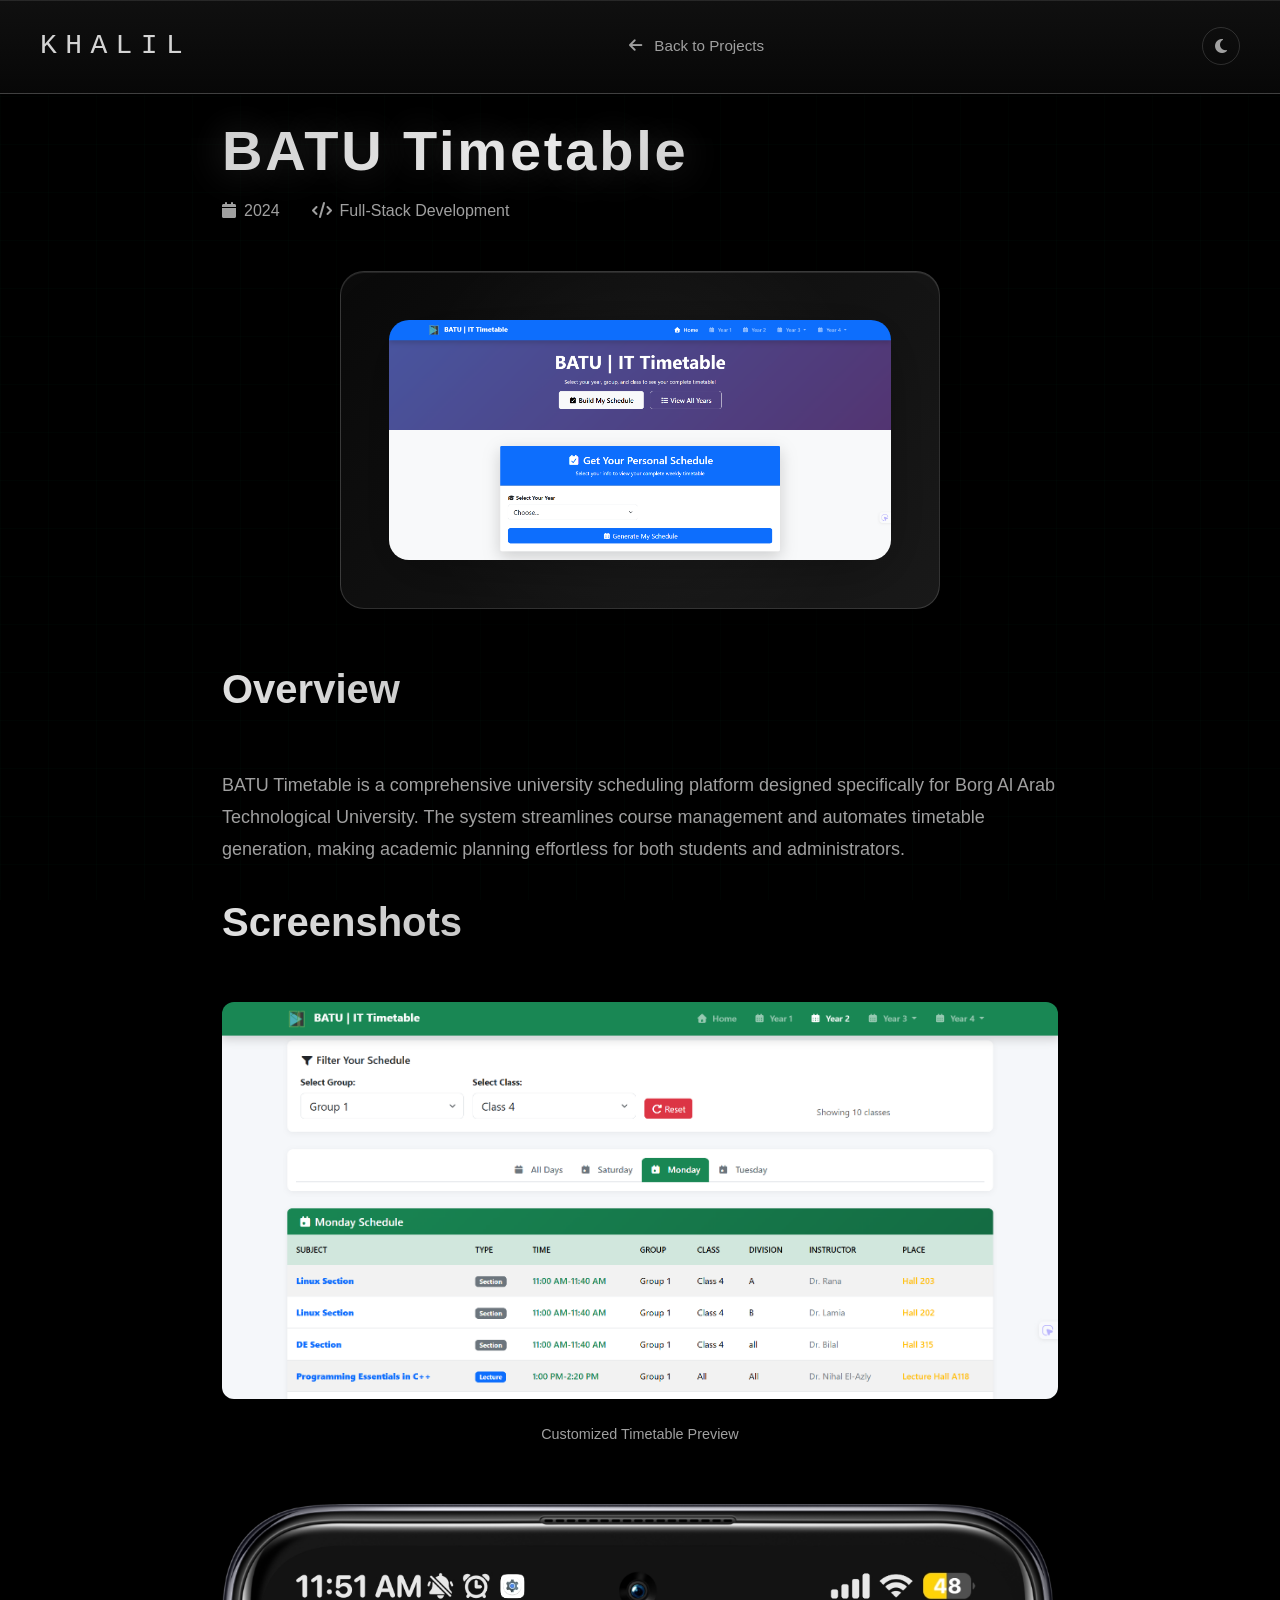
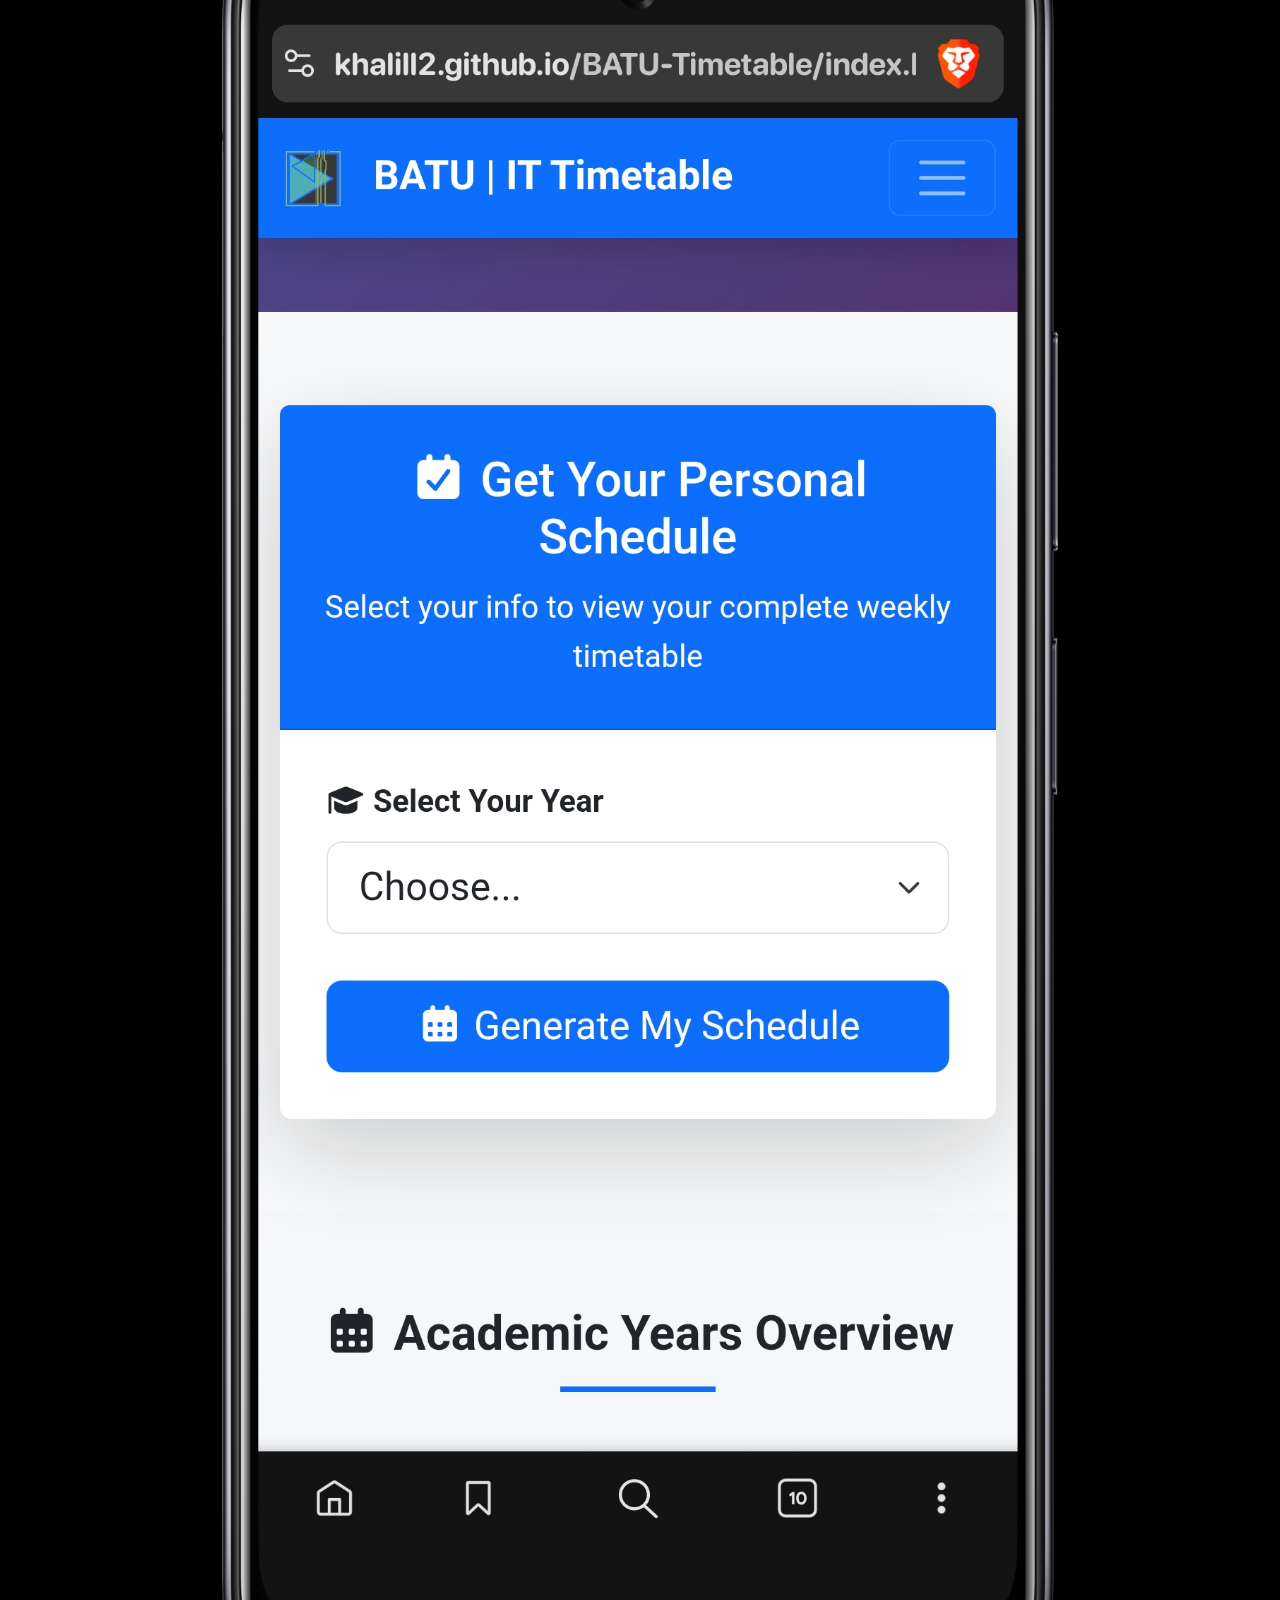
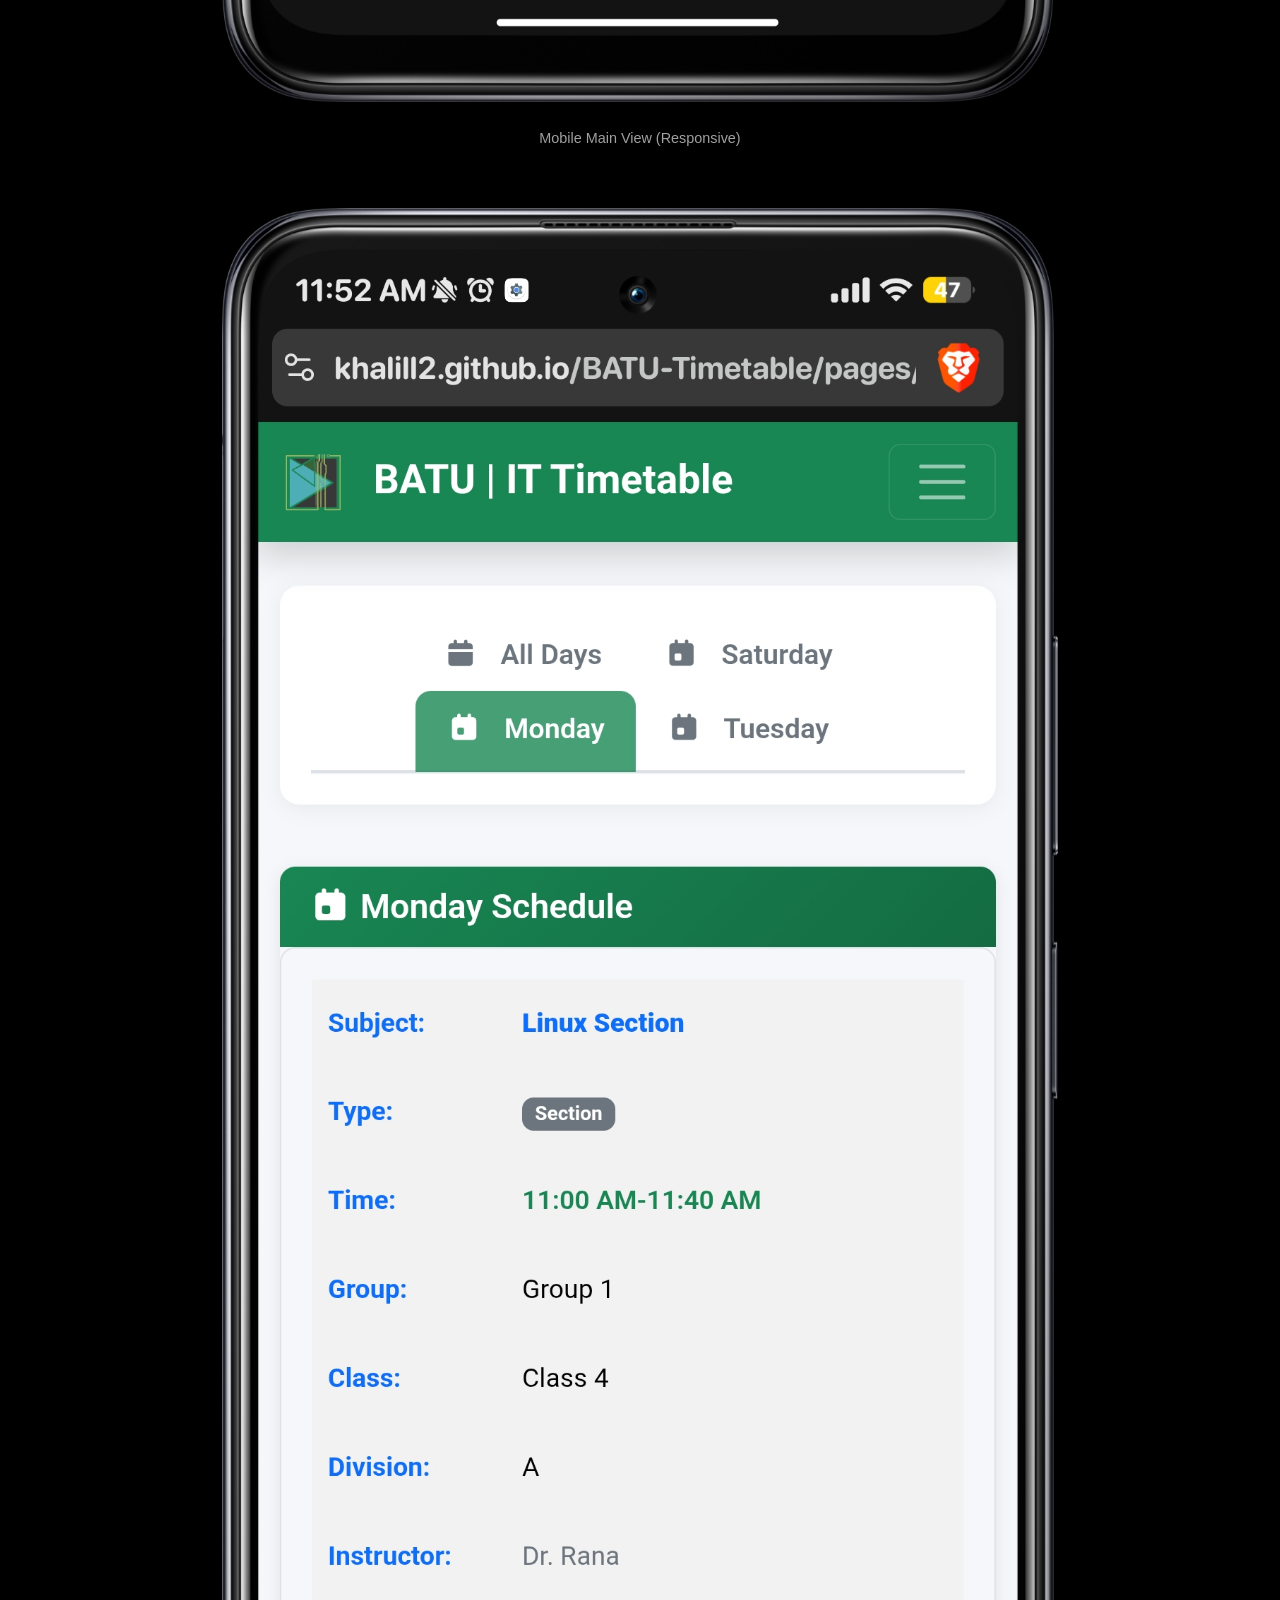
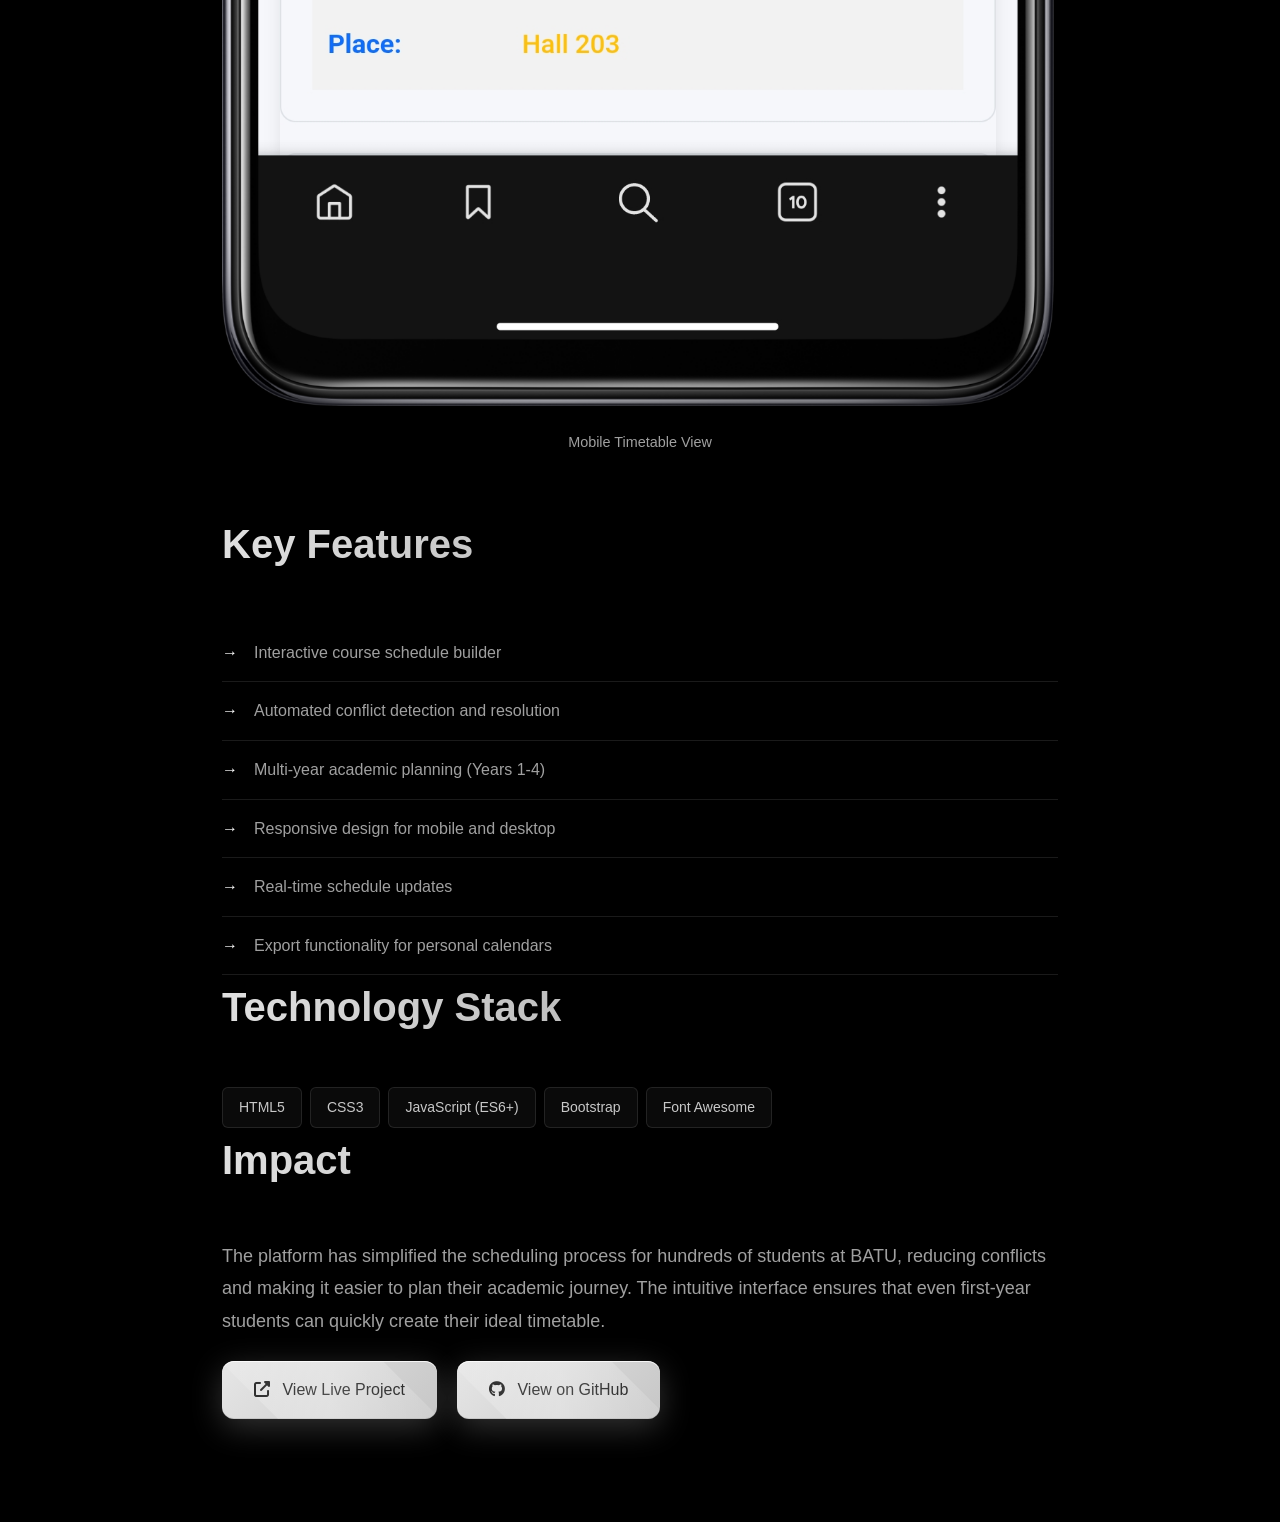
==== commit ab293e8c: "feat: complete website overhaul - performance optimization, SEO, ATS keywords, typography, and dark " ====
--- a/pages/batu-timetable.html
+++ b/pages/batu-timetable.html
@@ -7,8 +7,8 @@
     <title>BATU Timetable - Khalil</title>
     
     <!-- SEO Meta Tags -->
-    <meta name="description" content="BATU Timetable — University scheduling platform for Borg Al Arab Technological University with automated timetable generation and conflict detection.">
-    <meta property="og:title" content="BATU Timetable — University Scheduling Platform">
+    <meta name="description" content="BATU Timetable - University scheduling platform for Borg Al Arab Technological University with automated timetable generation and conflict detection.">
+    <meta property="og:title" content="BATU Timetable - University Scheduling Platform">
     <meta property="og:description" content="Complete course management and automated timetable generation system built by Khalil Muhammad.">
     <meta property="og:image" content="https://khalill2.github.io/Personal-Website/assets/images/BATU-Timetable-main.png">
     
@@ -69,7 +69,7 @@
         </div>
         
     <div class="project-image">
-      <img src="../assets/images/BATU-Timetable-main.png" alt="BATU Timetable Main Page">
+      <img src="../assets/images/BATU-Timetable-main.png" alt="BATU Timetable Main Page" loading="lazy" decoding="async">
     </div>
         
         <h2>Overview</h2>
@@ -80,18 +80,18 @@
         <h2>Screenshots</h2>
         <div class="screenshot-gallery">
       <div class="screenshot-item">
-        <img src="../assets/images/BATU-Timetable-preview.png" alt="Customized Timetable View">
+        <img src="../assets/images/BATU-Timetable-preview.png" alt="Customized Timetable View" loading="lazy" decoding="async">
         <p class="screenshot-caption">Customized Timetable Preview</p>
       </div>
         </div>
         
         <div class="screenshot-gallery">
       <div class="screenshot-item">
-        <img src="../assets/images/BATU-Timetable-main-mobile.png" alt="Mobile Main View">
+        <img src="../assets/images/BATU-Timetable-main-mobile.png" alt="Mobile Main View" loading="lazy" decoding="async">
         <p class="screenshot-caption">Mobile Main View (Responsive)</p>
       </div>
       <div class="screenshot-item">
-        <img src="../assets/images/BATU-Timetable-preview-mobile.png" alt="Mobile Timetable View">
+        <img src="../assets/images/BATU-Timetable-preview-mobile.png" alt="Mobile Timetable View" loading="lazy" decoding="async">
         <p class="screenshot-caption">Mobile Timetable View</p>
       </div>
         </div>
--- a/assets/css/main.css
+++ b/assets/css/main.css
@@ -243,7 +243,12 @@
     font-weight: 500;
     margin-right: 1rem;
     margin-bottom: 1rem;
-    transition: all 0.5s cubic-bezier(0.4, 0, 0.2, 1);
+    will-change: transform, box-shadow;
+    transform: translateZ(0);
+    transition: transform 0.3s cubic-bezier(0.4, 0, 0.2, 1), 
+                background 0.3s ease, 
+                box-shadow 0.3s ease, 
+                border-color 0.3s ease;
     box-shadow: 
       0 8px 32px rgba(255, 255, 255, 0.2),
       inset 0 1px 0 rgba(255, 255, 255, 0.8),
@@ -326,7 +331,12 @@
   border: 1px solid rgba(255, 255, 255, 0.15);
   border-radius: 16px;
   padding: 2rem;
-  transition: all 0.5s cubic-bezier(0.4, 0, 0.2, 1);
+  will-change: transform, box-shadow;
+  transform: translateZ(0);
+  transition: transform 0.4s cubic-bezier(0.4, 0, 0.2, 1), 
+              background 0.4s ease, 
+              border-color 0.4s ease, 
+              box-shadow 0.4s ease;
   cursor: pointer;
   text-decoration: none;
   display: block;
@@ -450,7 +460,12 @@
   border-radius: 20px;
   padding: 3rem;
   margin-top: 3rem;
-  transition: all 0.5s cubic-bezier(0.4, 0, 0.2, 1);
+  will-change: transform, box-shadow;
+  transform: translateZ(0);
+  transition: transform 0.4s cubic-bezier(0.4, 0, 0.2, 1), 
+              background 0.4s ease, 
+              border-color 0.4s ease, 
+              box-shadow 0.4s ease;
   text-decoration: none;
   display: block;
   position: relative;
@@ -464,15 +479,17 @@
   content: '';
   position: absolute;
   top: 0;
-  left: -100%;
+  left: 0;
   width: 100%;
   height: 100%;
   background: linear-gradient(90deg, transparent, rgba(255, 255, 255, 0.1), transparent);
-  transition: left 0.7s ease;
+  transform: translateX(-100%);
+  transition: transform 0.7s ease;
+  will-change: transform;
 }
 
 .leadership-feature:hover::after {
-  left: 100%;
+  transform: translateX(100%);
 }
 
 /* Override default link colors for leadership */
@@ -847,7 +864,12 @@
     color: #a0a0a0;
     text-decoration: none;
     font-size: 1.25rem;
-    transition: all 0.3s ease;
+    will-change: transform;
+    transform: translateZ(0);
+    transition: color 0.3s ease, 
+                border-color 0.3s ease, 
+                transform 0.3s ease, 
+                box-shadow 0.3s ease;
 }
 
 .social-link:hover {
@@ -1666,7 +1688,12 @@
   align-items: center;
   justify-content: center;
   font-size: 1rem;
-  transition: all 0.3s ease;
+  will-change: transform;
+  transform: translateZ(0);
+  transition: color 0.3s ease, 
+              border-color 0.3s ease, 
+              transform 0.3s ease, 
+              background-color 0.3s ease;
   flex-shrink: 0;
 }
 
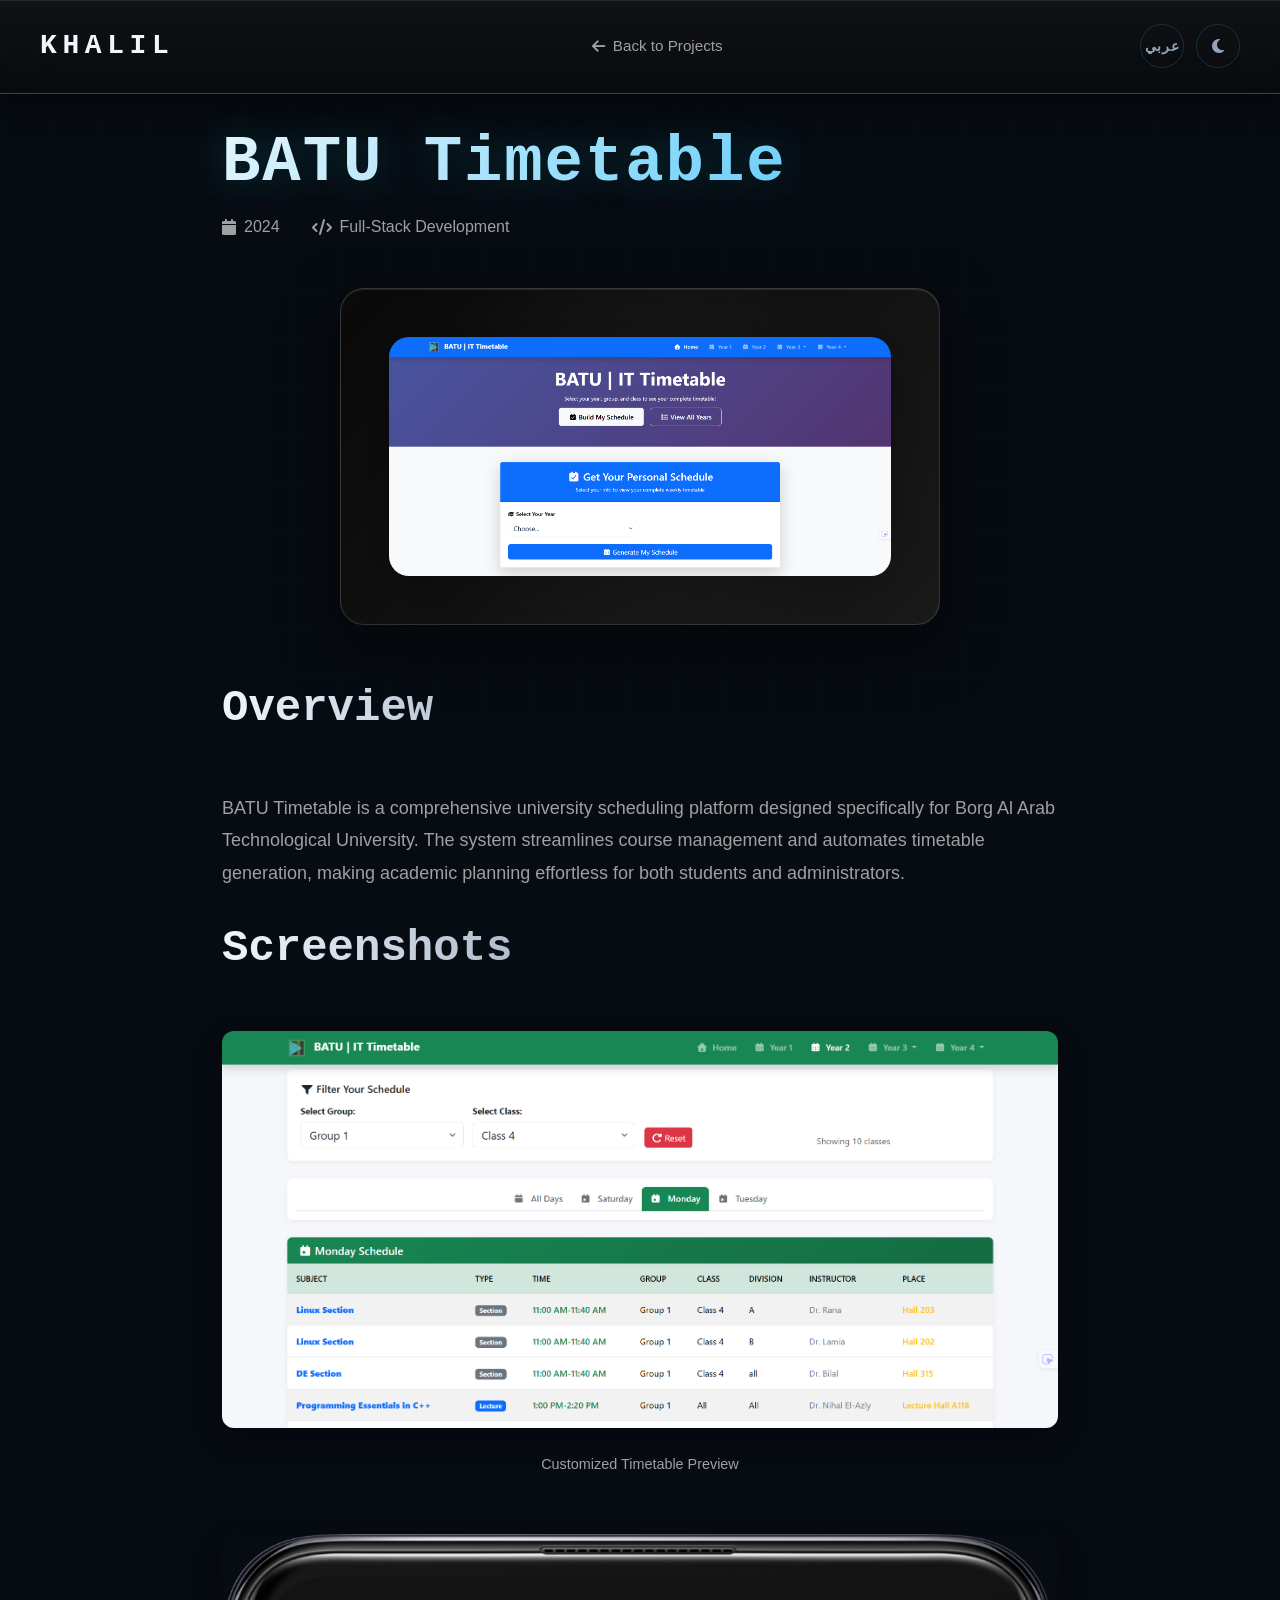
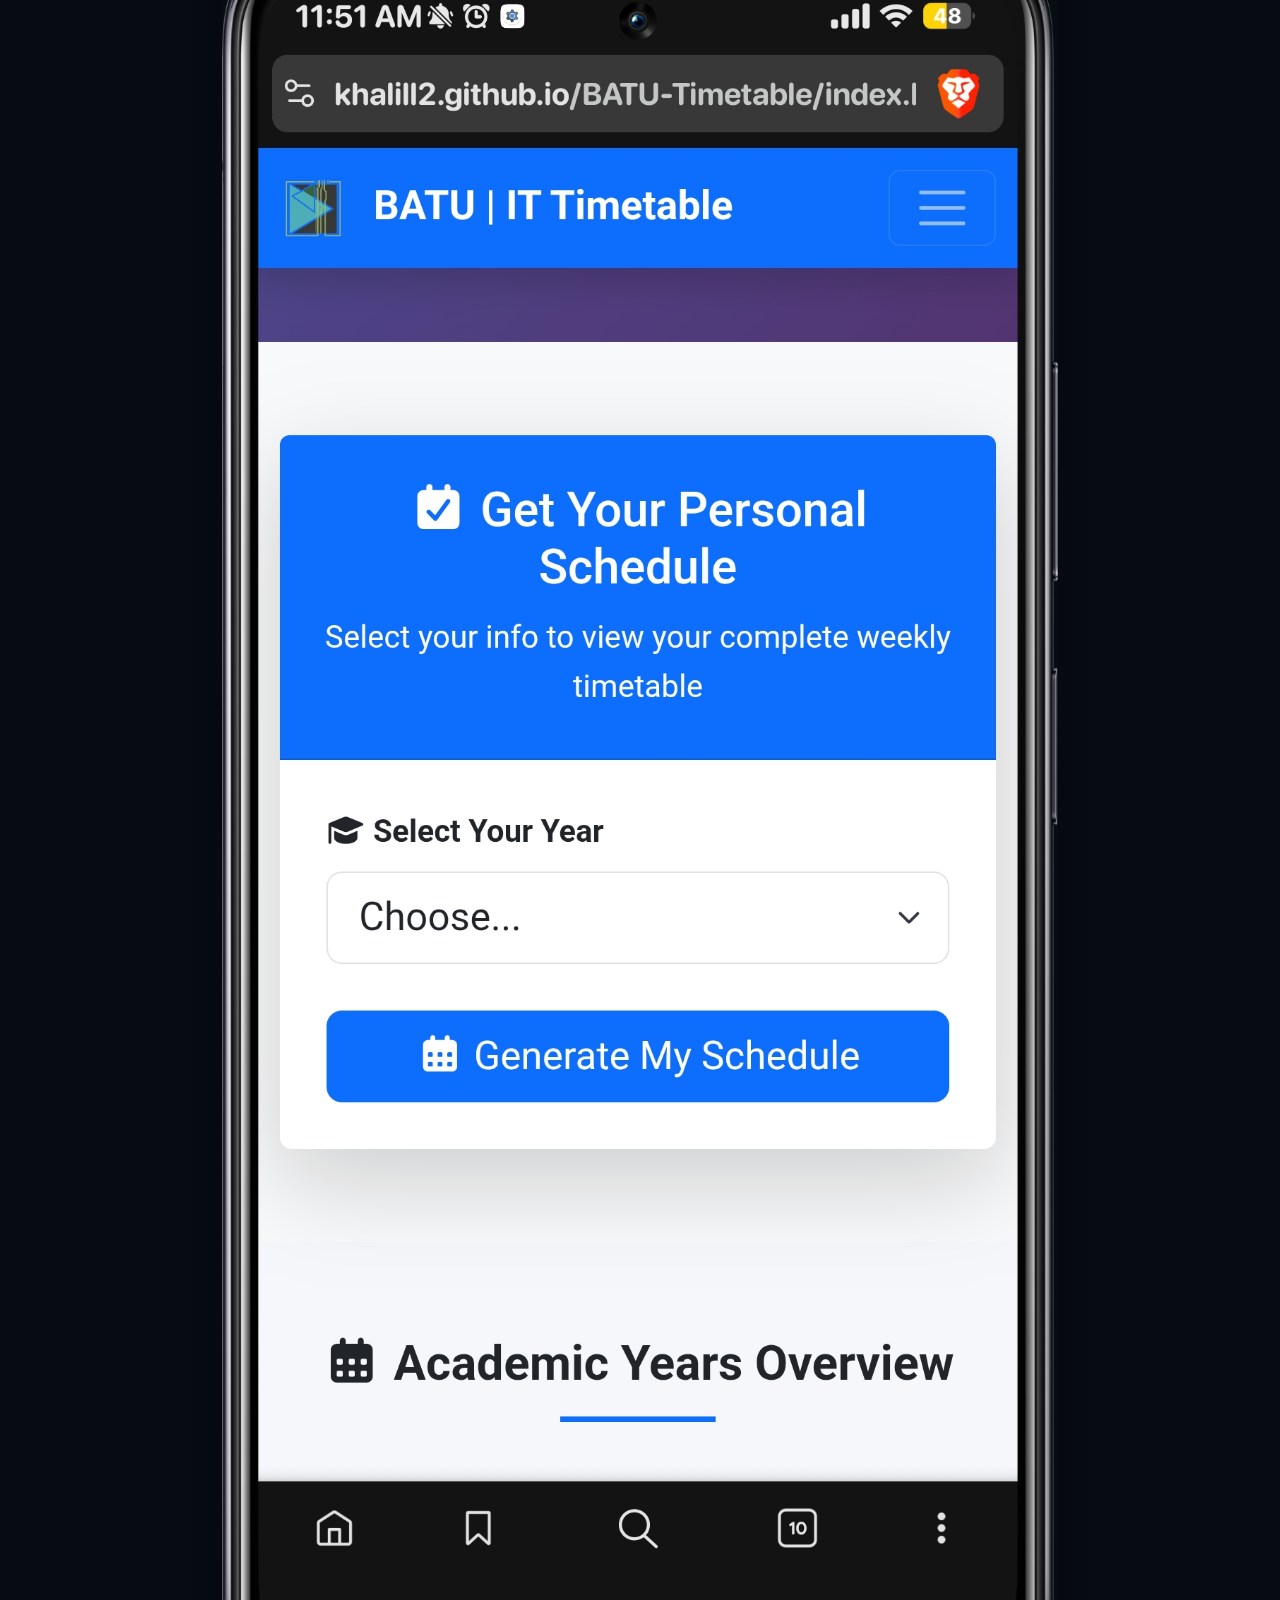
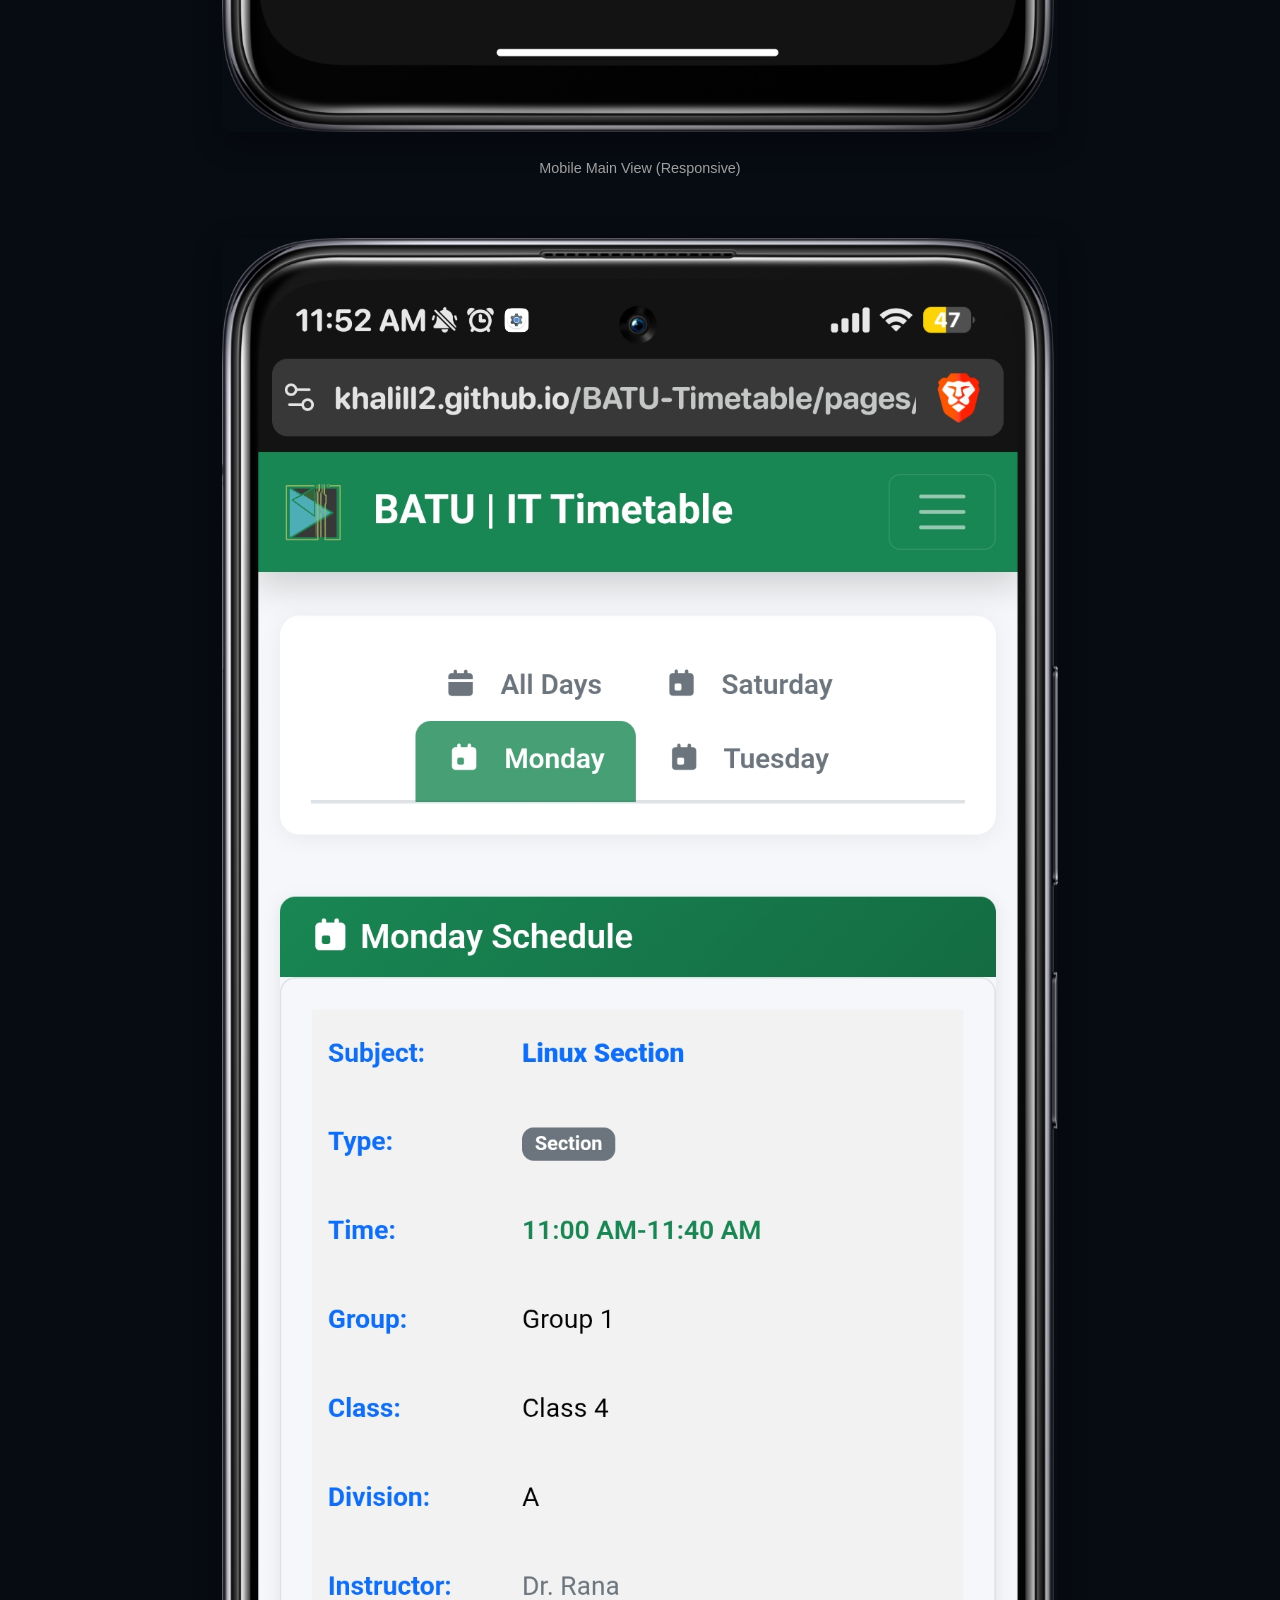
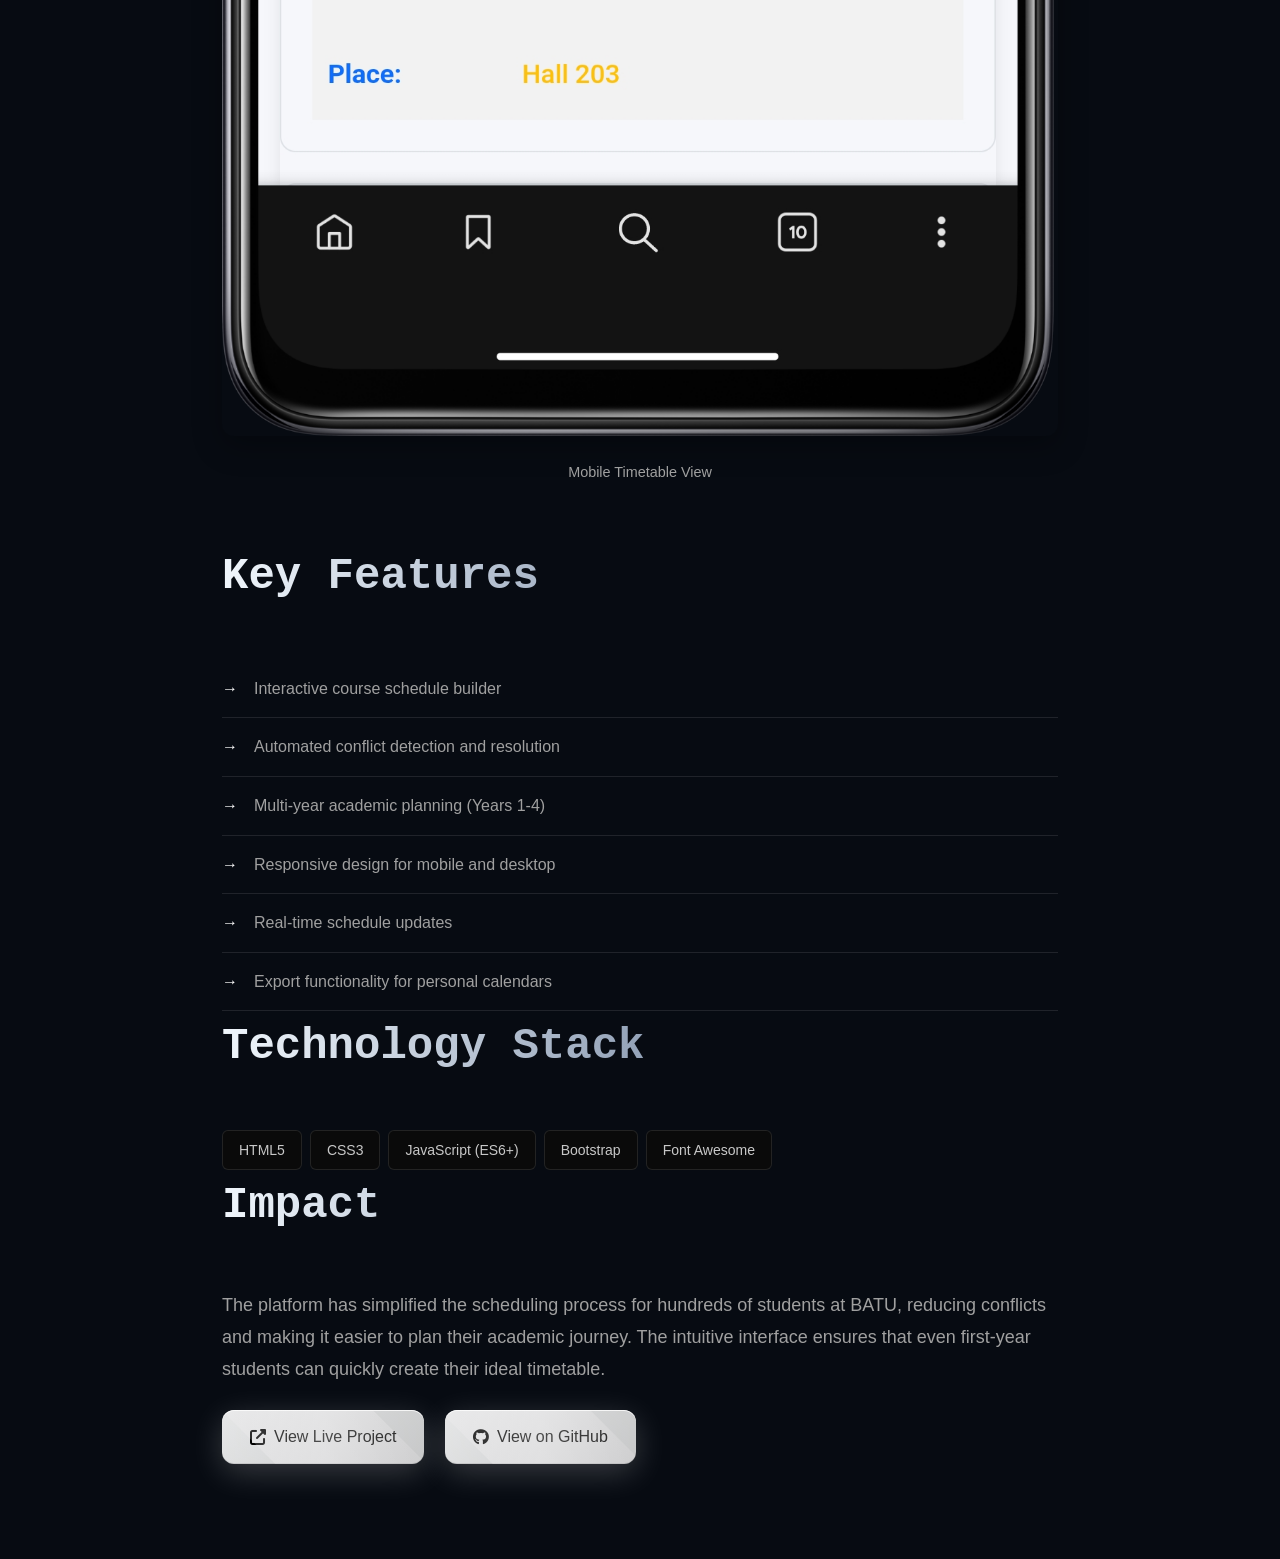
==== commit fb6b74a3: "feat: complete website overhaul - Nordic Cyber redesign, i18n, CSP, and project expansion" ====
--- a/pages/batu-timetable.html
+++ b/pages/batu-timetable.html
@@ -2,7 +2,7 @@
 <html lang="en" dir="ltr">
 <head>
     <meta charset="UTF-8">
-    <meta http-equiv="Content-Security-Policy" content="default-src 'self'; style-src 'self' 'unsafe-inline' https://fonts.googleapis.com https://cdnjs.cloudflare.com; font-src 'self' https://fonts.gstatic.com https://cdnjs.cloudflare.com; img-src 'self' data: https:; script-src 'self' 'unsafe-inline' https://cdnjs.cloudflare.com; connect-src 'self' https://khalill2.github.io;">
+    <meta http-equiv="Content-Security-Policy" content="default-src 'self'; script-src 'self' 'unsafe-inline' https://cdnjs.cloudflare.com; style-src 'self' 'unsafe-inline' https://fonts.googleapis.com https://cdnjs.cloudflare.com; font-src 'self' https://fonts.gstatic.com https://cdnjs.cloudflare.com; img-src 'self' data: https:; connect-src 'self';">
     <meta name="viewport" content="width=device-width, initial-scale=1.0">
     <title>BATU Timetable - Khalil</title>
     
@@ -12,11 +12,10 @@
     <meta property="og:description" content="Complete course management and automated timetable generation system built by Khalil Muhammad.">
     <meta property="og:image" content="https://khalill2.github.io/Personal-Website/assets/images/BATU-Timetable-main.png">
     
-    <!-- Google Fonts -->
+    <!-- Google Fonts: Inter & JetBrains Mono -->
     <link rel="preconnect" href="https://fonts.googleapis.com">
     <link rel="preconnect" href="https://fonts.gstatic.com" crossorigin>
-    <link href="https://fonts.googleapis.com/css2?family=Share+Tech+Mono&family=Rajdhani:wght@600;700&display=swap" rel="stylesheet">
-    <link rel="preload" href="https://fonts.googleapis.com/css2?family=Share+Tech+Mono&display=swap" as="style">
+    <link href="https://fonts.googleapis.com/css2?family=Inter:wght@300;400;500;600;700&family=JetBrains+Mono:wght@400;500;600;700&display=swap" rel="stylesheet">
     
     <!-- Font Awesome -->
     <link rel="stylesheet" href="https://cdnjs.cloudflare.com/ajax/libs/font-awesome/6.5.1/css/all.min.css">
@@ -33,22 +32,25 @@
     <nav class="navbar">
         <div class="navbar-content">
             <a href="../index.html" class="logo">khalil</a>
-            <a href="../index.html#work" class="back-link"><i class="fas fa-arrow-left"></i> Back to Projects</a>
-            <button class="theme-toggle" id="themeToggle" aria-label="Toggle theme">
-                <i class="fas fa-moon"></i>
-            </button>
-            <button class="mobile-menu-toggle" aria-label="Toggle navigation menu" aria-expanded="false">
-                <span class="hamburger-line"></span>
-                <span class="hamburger-line"></span>
-                <span class="hamburger-line"></span>
-            </button>
+            <a href="../index.html#work" class="back-link"><i class="fas fa-arrow-left"></i> <span data-i18n="back_to_projects">Back to Projects</span></a>
+            <div class="nav-controls">
+                <button class="lang-toggle" id="langToggle" aria-label="Toggle language">AR</button>
+                <button class="theme-toggle" id="themeToggle" aria-label="Toggle theme">
+                    <i class="fas fa-moon"></i>
+                </button>
+                <button class="mobile-menu-toggle" aria-label="Toggle navigation menu" aria-expanded="false">
+                    <span class="hamburger-line"></span>
+                    <span class="hamburger-line"></span>
+                    <span class="hamburger-line"></span>
+                </button>
+            </div>
         </div>
     </nav>
 
     <!-- Mobile Menu -->
     <div class="mobile-menu" id="mobileMenu">
         <ul class="mobile-nav-links">
-            <li><a href="../index.html#work" class="mobile-nav-link"><i class="fas fa-arrow-left"></i> Back to Projects</a></li>
+            <li><a href="../index.html#work" class="mobile-nav-link"><i class="fas fa-arrow-left"></i> <span data-i18n="back_to_projects">Back to Projects</span></a></li>
         </ul>
     </div>
 
--- a/assets/css/main.css
+++ b/assets/css/main.css
@@ -16,21 +16,36 @@
  * - BEM-inspired naming convention
  */
 
+@import url('https://fonts.googleapis.com/css2?family=Inter:wght@300;400;500;600;700&family=JetBrains+Mono:wght@400;500;600;700&display=swap');
+
 /* ============================================
-   0. THEME SYSTEM (CSS Custom Properties)
+   0. NORDIC CYBER DESIGN TOKENS
    ============================================ */
 
 :root {
-  --bg-primary: #000000;
-  --bg-elevated: #0a0a0a;
-  --bg-tag: #111111;
-  --text-body: #c8c8c8;
-  --text-secondary: #a0a0a0;
-  --text-heading: #e0e0e0;
-  --text-muted: #666666;
-  --border-subtle: rgba(255, 255, 255, 0.1);
-  --border-default: rgba(255, 255, 255, 0.15);
-  --border-strong: rgba(255, 255, 255, 0.3);
+  /* Nordic Cyber Dark Theme (Default) */
+  --bg-primary: #070b12;
+  --bg-elevated: #0d1524;
+  --bg-card: rgba(13, 21, 36, 0.7);
+  --bg-tag: #131f33;
+  --bg-nav: rgba(7, 11, 18, 0.88);
+
+  --text-heading: #f0f6fc;
+  --text-body: #cbd5e1;
+  --text-secondary: #94a3b8;
+  --text-muted: #64748b;
+
+  --accent-cyan: #00f2fe;
+  --accent-blue: #38bdf8;
+  --accent-neon: #00ffcc;
+  --accent-glow: rgba(0, 242, 254, 0.25);
+
+  --border-subtle: rgba(56, 189, 248, 0.1);
+  --border-default: rgba(56, 189, 248, 0.2);
+  --border-strong: rgba(0, 242, 254, 0.4);
+
+  --font-body: 'Inter', -apple-system, BlinkMacSystemFont, 'Segoe UI', Roboto, sans-serif;
+  --font-mono: 'JetBrains Mono', monospace;
 }
 
 /* ============================================
@@ -45,8 +60,14 @@
   box-sizing: border-box;
 }
 
+html,
 body {
-  font-family: -apple-system, BlinkMacSystemFont, 'Segoe UI', Arial, sans-serif;
+  overflow-x: hidden;
+  width: 100%;
+}
+
+body {
+  font-family: var(--font-body);
   background-color: var(--bg-primary);
   color: var(--text-body);
   line-height: 1.6;
@@ -58,21 +79,21 @@
    ============================================ */
 
 h1 {
-  font-family: 'Rajdhani', sans-serif;
-  font-size: 3.5rem;
+  font-family: var(--font-mono);
+  font-size: clamp(2.25rem, 5vw + 0.5rem, 4rem);
   font-weight: 700;
   line-height: 1.1;
   margin-bottom: 1rem;
-  letter-spacing: 0.05em;
+  letter-spacing: 0.03em;
   /* Liquid chrome metallic effect */
-  background: linear-gradient(135deg, #d0d0d0 0%, #e8e8e8 20%, #a8a8a8 40%, #d0d0d0 60%, #e8e8e8 80%, #a8a8a8 100%);
+  background: linear-gradient(135deg, #f0f6fc 0%, #38bdf8 50%, #00f2fe 100%);
   -webkit-background-clip: text;
   -webkit-text-fill-color: transparent;
   background-clip: text;
   background-size: 200% 200%;
   animation: chrome-flow 4s ease-in-out infinite;
   position: relative;
-  text-shadow: 0 0 40px rgba(255, 255, 255, 0.2);
+  text-shadow: 0 0 40px rgba(0, 242, 254, 0.2);
 }
 
 @keyframes chrome-flow {
@@ -81,21 +102,27 @@
 }
 
 h2 {
-  font-size: 2.5rem;
+  font-family: var(--font-mono);
+  font-size: clamp(1.75rem, 3.5vw + 0.5rem, 2.75rem);
   margin-bottom: 3rem;
-  background: linear-gradient(to right, #e0e0e0, #b8b8b8, #e0e0e0);
+  background: linear-gradient(to right, #f0f6fc, #94a3b8, #38bdf8);
   -webkit-background-clip: text;
   -webkit-text-fill-color: transparent;
   background-clip: text;
 }
 
 h3 {
-  font-size: 1.5rem;
+  font-family: var(--font-mono);
+  font-size: clamp(1.25rem, 2vw + 0.25rem, 1.75rem);
   margin-bottom: 1rem;
-  background: linear-gradient(135deg, #d8d8d8, #b0b0b0);
+  background: linear-gradient(135deg, #f0f6fc, #cbd5e1);
   -webkit-background-clip: text;
   -webkit-text-fill-color: transparent;
   background-clip: text;
+}
+
+h4 {
+  font-family: var(--font-mono);
 }
 
 p {
@@ -140,12 +167,12 @@
 }
 
 .logo {
-  font-family: 'Share Tech Mono', monospace;
+  font-family: var(--font-mono);
   font-size: 1.75rem;
-  font-weight: 400;
-  color: #d4d4d4;
+  font-weight: 700;
+  color: #f0f6fc;
   text-decoration: none;
-  letter-spacing: 0.3em;
+  letter-spacing: 0.2em;
   text-transform: uppercase;
 }
 
@@ -161,10 +188,10 @@
   font-size: 0.95rem;
   transition: all 0.3s ease;
   position: relative;
-}
-
-.nav-links a:hover {
-  color: #e0e0e0;
+  display: inline-flex;
+  align-items: center;
+  min-height: 44px;
+  padding: 0.5rem 0.75rem;
 }
 
 /* Active state with silver accent */
@@ -177,10 +204,11 @@
   text-decoration: none;
   font-size: 0.95rem;
   transition: all 0.3s ease;
-}
-
-.back-link:hover {
-  color: #e0e0e0;
+  display: inline-flex;
+  align-items: center;
+  min-height: 44px;
+  min-width: 44px;
+  padding: 0.5rem 0.75rem;
 }
 
 .back-link i {
@@ -192,38 +220,39 @@
    ============================================ */
 
 section {
-  max-width: 1200px;
+  max-width: min(1200px, 94vw);
   margin: 0 auto;
-  padding: 100px 2rem;
+  padding: clamp(60px, 8vw, 120px) clamp(1rem, 4vw, 2.5rem);
 }
 
 .project-detail {
-  max-width: 900px;
+  max-width: min(900px, 94vw);
   margin: 0 auto;
-  padding: 120px 2rem 80px;
+  padding: clamp(100px, 10vw, 140px) clamp(1rem, 4vw, 2rem) 80px;
 }
 
 /* Hero Section */
 .hero {
+  min-height: 100svh;
   min-height: 100vh;
   display: flex;
   align-items: center;
   padding-top: 120px;
-  max-width: 1200px;
+  max-width: min(1200px, 94vw);
   margin: 0 auto;
-  padding-left: 2rem;
-  padding-right: 2rem;
+  padding-left: clamp(1rem, 4vw, 2.5rem);
+  padding-right: clamp(1rem, 4vw, 2.5rem);
 }
 
 .hero h1 {
-    font-size: 4rem;
+    font-size: clamp(2.5rem, 6vw + 0.5rem, 4.5rem);
     font-weight: 700;
     line-height: 1.1;
     margin-bottom: 1.5rem;
 }
 
 .hero p {
-    font-size: 1.25rem;
+    font-size: clamp(1.05rem, 1.5vw + 0.5rem, 1.25rem);
     color: #a0a0a0;
     max-width: 600px;
     margin-bottom: 2rem;
@@ -231,8 +260,11 @@
 
 /* === BUTTONS === */
 .btn {
-    display: inline-block;
-    padding: 1rem 2rem;
+    display: inline-flex;
+    align-items: center;
+    justify-content: center;
+    min-height: 48px;
+    padding: 0.875rem 1.75rem;
     /* Liquid glass with metallic shine */
     background: linear-gradient(135deg, rgba(255, 255, 255, 0.9), rgba(220, 220, 220, 0.9));
     -webkit-backdrop-filter: blur(40px) saturate(200%);
@@ -274,38 +306,27 @@
   100% { transform: translateX(100%) translateY(100%) rotate(45deg); }
 }
 
-.btn:hover {
-    background: linear-gradient(135deg, rgba(255, 255, 255, 1), rgba(235, 235, 235, 1));
-    transform: translateY(-4px) scale(1.02);
-    box-shadow: 
-      0 16px 48px rgba(255, 255, 255, 0.3),
-      0 0 40px rgba(255, 255, 255, 0.2),
-      inset 0 2px 0 rgba(255, 255, 255, 1),
-      inset 0 -2px 0 rgba(0, 0, 0, 0.15);
-}
-
-.btn-secondary {
-    background: linear-gradient(135deg, rgba(255, 255, 255, 0.08), rgba(255, 255, 255, 0.03));
-    -webkit-backdrop-filter: blur(40px) saturate(180%);
-    backdrop-filter: blur(40px) saturate(180%);
-    color: #e8e8e8;
-    border: 1.5px solid rgba(255, 255, 255, 0.3);
-    box-shadow: inset 0 1px 0 rgba(255, 255, 255, 0.1);
-}
-
-.btn-secondary::before {
-    background: linear-gradient(45deg, transparent, rgba(255, 255, 255, 0.15), transparent);
-}
-
-.btn-secondary:hover {
-    background: linear-gradient(135deg, rgba(255, 255, 255, 0.15), rgba(255, 255, 255, 0.08));
-    border-color: rgba(255, 255, 255, 0.5);
-    color: #ffffff;
-    transform: translateY(-4px) scale(1.02);
-    box-shadow: 
-      0 16px 48px rgba(255, 255, 255, 0.2),
-      0 0 40px rgba(255, 255, 255, 0.15),
-      inset 0 1px 0 rgba(255, 255, 255, 0.2);
+@media (hover: hover) and (pointer: fine) {
+  .btn:hover {
+      background: linear-gradient(135deg, rgba(255, 255, 255, 1), rgba(235, 235, 235, 1));
+      transform: translateY(-4px) scale(1.02);
+      box-shadow: 
+        0 16px 48px rgba(255, 255, 255, 0.3),
+        0 0 40px rgba(255, 255, 255, 0.2),
+        inset 0 2px 0 rgba(255, 255, 255, 1),
+        inset 0 -2px 0 rgba(0, 0, 0, 0.15);
+  }
+
+  .btn-secondary:hover {
+      background: linear-gradient(135deg, rgba(255, 255, 255, 0.15), rgba(255, 255, 255, 0.08));
+      border-color: rgba(255, 255, 255, 0.5);
+      color: #ffffff;
+      transform: translateY(-4px) scale(1.02);
+      box-shadow: 
+        0 16px 48px rgba(255, 255, 255, 0.2),
+        0 0 40px rgba(255, 255, 255, 0.15),
+        inset 0 1px 0 rgba(255, 255, 255, 0.2);
+  }
 }
 
 .btn i {
@@ -317,10 +338,43 @@
    ============================================ */
 
 .projects {
+  display: flex;
+  flex-direction: column;
+  gap: 3.5rem;
+  margin-top: 3rem;
+}
+
+.project-category {
+  display: flex;
+  flex-direction: column;
+  gap: 1.5rem;
+}
+
+.category-header {
+  display: flex;
+  align-items: center;
+  gap: 0.75rem;
+  padding-bottom: 0.75rem;
+  border-bottom: 1px solid var(--border-subtle);
+}
+
+.category-icon {
+  font-size: 1.25rem;
+  color: var(--text-heading);
+}
+
+.category-title {
+  font-family: 'Share Tech Mono', monospace;
+  font-size: 1.35rem;
+  font-weight: 600;
+  color: var(--text-heading);
+  letter-spacing: 0.05em;
+}
+
+.projects-grid {
   display: grid;
-  grid-template-columns: repeat(auto-fit, minmax(300px, 1fr));
-  gap: 2rem;
-  margin-top: 3rem;
+  grid-template-columns: repeat(auto-fit, minmax(min(100%, 300px), 1fr));
+  gap: clamp(1.25rem, 2.5vw, 2.5rem);
 }
 
 /* Project card as anchor element */
@@ -347,6 +401,26 @@
     inset 0 1px 0 rgba(255, 255, 255, 0.1);
 }
 
+.project-card.featured-project {
+  border-color: rgba(255, 255, 255, 0.25);
+  background: linear-gradient(135deg, rgba(35, 38, 48, 0.6), rgba(20, 22, 30, 0.5));
+}
+
+.card-badge {
+  display: inline-block;
+  font-family: 'Share Tech Mono', monospace;
+  font-size: 0.75rem;
+  font-weight: 600;
+  text-transform: uppercase;
+  letter-spacing: 0.1em;
+  padding: 0.25rem 0.65rem;
+  background: rgba(255, 255, 255, 0.1);
+  border: 1px solid rgba(255, 255, 255, 0.2);
+  border-radius: 20px;
+  color: #ffffff;
+  margin-bottom: 1rem;
+}
+
 .project-card::before {
   content: '';
   position: absolute;
@@ -360,40 +434,27 @@
   pointer-events: none;
 }
 
-.project-card:hover::before {
-  opacity: 1;
-  animation: liquid-ripple 2s infinite;
-}
-
-@keyframes liquid-ripple {
-  0% { transform: scale(0.5) translate(0, 0); opacity: 0; }
-  50% { opacity: 0.3; }
-  100% { transform: scale(1.5) translate(20%, 20%); opacity: 0; }
-}
-
-/* Override default link colors */
-.project-card,
-.project-card:link,
-.project-card:visited,
-.project-card:hover,
-.project-card:active {
-  color: #d0d0d0;
-  text-decoration: none;
-}
-
-.project-card:hover {
-  transform: translateY(-12px) scale(1.02);
-  background: linear-gradient(135deg, rgba(40, 40, 40, 0.6), rgba(25, 25, 25, 0.5));
-  -webkit-backdrop-filter: blur(40px) saturate(200%) brightness(1.2);
-  backdrop-filter: blur(40px) saturate(200%) brightness(1.2);
-  border-color: rgba(255, 255, 255, 0.3);
-  box-shadow: 
-    0 20px 60px rgba(255, 255, 255, 0.15),
-    0 0 40px rgba(255, 255, 255, 0.1),
-    inset 0 1px 0 rgba(255, 255, 255, 0.2);
-}
-
-.project-card h3 {
+@media (hover: hover) and (pointer: fine) {
+  .project-card:hover::before {
+    opacity: 1;
+    animation: liquid-ripple 2s infinite;
+  }
+
+  .project-card:hover {
+    transform: translateY(-8px) scale(1.01);
+    background: linear-gradient(135deg, rgba(40, 40, 40, 0.6), rgba(25, 25, 25, 0.5));
+    -webkit-backdrop-filter: blur(40px) saturate(200%) brightness(1.2);
+    backdrop-filter: blur(40px) saturate(200%) brightness(1.2);
+    border-color: rgba(255, 255, 255, 0.3);
+    box-shadow: 
+      0 20px 60px rgba(255, 255, 255, 0.15),
+      0 0 40px rgba(255, 255, 255, 0.1),
+      inset 0 1px 0 rgba(255, 255, 255, 0.2);
+  }
+}
+
+.project-card h3,
+.project-card h4 {
   font-size: 1.5rem;
   margin-bottom: 1rem;
   color: #e0e0e0;
@@ -406,8 +467,11 @@
 
 /* Force color inheritance for all states */
 .project-card:visited h3,
+.project-card:visited h4,
 .project-card:active h3,
-.project-card:hover h3 {
+.project-card:active h4,
+.project-card:hover h3,
+.project-card:hover h4 {
   color: #e0e0e0;
 }
 
@@ -446,6 +510,81 @@
     padding: 0.5rem 1rem;
     border-radius: 6px;
     font-size: 0.875rem;
+}
+
+/* ============================================
+   CYBERSECURITY & INFRASTRUCTURE SECTION
+   ============================================ */
+
+.section-lead {
+  font-size: clamp(1.05rem, 1.5vw + 0.25rem, 1.2rem);
+  color: var(--text-secondary);
+  margin-bottom: 2.5rem;
+  max-width: 750px;
+}
+
+.cyber-grid {
+  display: grid;
+  grid-template-columns: repeat(auto-fit, minmax(min(100%, 320px), 1fr));
+  gap: clamp(1.5rem, 2.5vw, 2.5rem);
+  margin-top: 2rem;
+}
+
+.cyber-card {
+  background: linear-gradient(135deg, rgba(25, 30, 40, 0.5), rgba(15, 20, 25, 0.4));
+  -webkit-backdrop-filter: blur(30px) saturate(180%) brightness(1.1);
+  backdrop-filter: blur(30px) saturate(180%) brightness(1.1);
+  border: 1px solid rgba(255, 255, 255, 0.15);
+  border-radius: 16px;
+  padding: 2.25rem 2rem;
+  will-change: transform, box-shadow;
+  transform: translateZ(0);
+  transition: transform 0.4s cubic-bezier(0.4, 0, 0.2, 1), 
+              background 0.4s ease, 
+              border-color 0.4s ease, 
+              box-shadow 0.4s ease;
+  box-shadow: 
+    0 8px 32px rgba(0, 0, 0, 0.3),
+    inset 0 1px 0 rgba(255, 255, 255, 0.1);
+  display: flex;
+  flex-direction: column;
+}
+
+.cyber-card-header {
+  display: flex;
+  align-items: center;
+  gap: 1rem;
+  margin-bottom: 1.25rem;
+}
+
+.cyber-icon {
+  font-size: 1.6rem;
+  color: var(--text-heading);
+  flex-shrink: 0;
+}
+
+.cyber-card h3 {
+  font-size: 1.35rem;
+  color: var(--text-heading);
+  margin-bottom: 0;
+  line-height: 1.3;
+}
+
+.cyber-card p {
+  color: var(--text-secondary);
+  font-size: 1rem;
+  line-height: 1.7;
+  margin-bottom: 1.75rem;
+  flex-grow: 1;
+}
+
+@media (hover: hover) and (pointer: fine) {
+  .cyber-card:hover {
+    transform: translateY(-8px) scale(1.01);
+    background: linear-gradient(135deg, rgba(35, 42, 55, 0.6), rgba(20, 26, 35, 0.5));
+    border-color: rgba(255, 255, 255, 0.3);
+    box-shadow: 0 20px 60px rgba(255, 255, 255, 0.12);
+  }
 }
 
 /* ============================================
@@ -488,33 +627,13 @@
   will-change: transform;
 }
 
-.leadership-feature:hover::after {
-  transform: translateX(100%);
-}
-
-/* Override default link colors for leadership */
-.leadership-feature,
-.leadership-feature:link,
-.leadership-feature:visited,
-.leadership-feature:hover,
-.leadership-feature:active {
-  color: #d0d0d0;
-  text-decoration: none;
-}
-
-.leadership-feature::before {
-    content: '';
-    position: absolute;
-    top: 0;
-    left: 0;
-    right: 0;
-    bottom: 0;
-    background: radial-gradient(circle at top right, rgba(255, 255, 255, 0.05) 0%, transparent 50%);
-    pointer-events: none;
-}
-
-.leadership-feature:hover {
-    transform: translateY(-12px) scale(1.01);
+@media (hover: hover) and (pointer: fine) {
+  .leadership-feature:hover::after {
+    transform: translateX(100%);
+  }
+
+  .leadership-feature:hover {
+    transform: translateY(-8px) scale(1.01);
     background: linear-gradient(135deg, rgba(35, 35, 35, 0.7), rgba(25, 25, 25, 0.6));
     -webkit-backdrop-filter: blur(45px) saturate(200%) brightness(1.25);
     backdrop-filter: blur(45px) saturate(200%) brightness(1.25);
@@ -523,6 +642,7 @@
       0 24px 72px rgba(255, 255, 255, 0.18),
       0 0 60px rgba(255, 255, 255, 0.12),
       inset 0 2px 0 rgba(255, 255, 255, 0.25);
+  }
 }
 
 .leadership-content {
@@ -1676,12 +1796,46 @@
    THEME TOGGLE BUTTON
    ============================================ */
 
+.nav-controls {
+  display: flex;
+  align-items: center;
+  gap: 0.75rem;
+}
+
+.lang-toggle {
+  background: transparent;
+  border: 1px solid var(--border-default);
+  color: var(--text-secondary);
+  width: 44px;
+  height: 44px;
+  min-width: 44px;
+  min-height: 44px;
+  border-radius: 50%;
+  cursor: pointer;
+  display: flex;
+  align-items: center;
+  justify-content: center;
+  font-family: 'Share Tech Mono', monospace;
+  font-size: 0.875rem;
+  font-weight: 700;
+  letter-spacing: 0.05em;
+  will-change: transform;
+  transform: translateZ(0);
+  transition: color 0.3s ease, 
+              border-color 0.3s ease, 
+              transform 0.3s ease, 
+              background-color 0.3s ease;
+  flex-shrink: 0;
+}
+
 .theme-toggle {
   background: transparent;
   border: 1px solid var(--border-default);
   color: var(--text-secondary);
-  width: 38px;
-  height: 38px;
+  width: 44px;
+  height: 44px;
+  min-width: 44px;
+  min-height: 44px;
   border-radius: 50%;
   cursor: pointer;
   display: flex;
@@ -1697,23 +1851,71 @@
   flex-shrink: 0;
 }
 
-.theme-toggle:hover {
-  color: var(--text-heading);
-  border-color: var(--border-strong);
-  transform: rotate(20deg);
-}
-
-@media (max-width: 768px) {
-  .theme-toggle {
-    position: absolute;
-    right: 4rem;
-    top: 50%;
-    transform: translateY(-50%);
+@media (hover: hover) and (pointer: fine) {
+  .nav-links a:hover {
+    color: #e0e0e0;
+  }
+
+  .back-link:hover {
+    color: #e0e0e0;
+  }
+
+  .social-link:hover {
+    color: #ffffff;
+    border-color: rgba(255, 255, 255, 0.3);
+    transform: translateY(-4px);
   }
 
   .theme-toggle:hover {
-    transform: translateY(-50%) rotate(20deg);
-  }
+    color: var(--text-heading);
+    border-color: var(--border-strong);
+    transform: scale(1.05);
+  }
+
+  .lang-toggle:hover {
+    color: var(--text-heading);
+    border-color: var(--border-strong);
+    transform: scale(1.05);
+  }
+}
+
+/* ============================================
+   RTL & BILINGUAL SUPPORT (Arabic)
+   ============================================ */
+
+[dir="rtl"] {
+  font-family: 'Segoe UI', 'Cairo', Tahoma, Arial, sans-serif;
+  text-align: start;
+}
+
+[dir="rtl"] .logo {
+  letter-spacing: 0.1em;
+}
+
+[dir="rtl"] .back-link i.fa-arrow-left {
+  transform: scaleX(-1);
+}
+
+[dir="rtl"] .features li:before {
+  content: "←";
+}
+
+[dir="rtl"] .mobile-menu {
+  right: auto;
+  left: -100%;
+  box-shadow: 4px 0 20px rgba(0, 0, 0, 0.5);
+  transition: left 0.3s ease;
+}
+
+[dir="rtl"] .mobile-menu.active {
+  right: auto;
+  left: 0;
+}
+
+[dir="rtl"] .mobile-nav-link:hover,
+[dir="rtl"] .mobile-nav-link.active {
+  padding-left: 0;
+  padding-right: 10px;
 }
 
 /* Circuit grid overlay (dark theme aesthetic) */
@@ -1742,16 +1944,25 @@
    ============================================ */
 
 [data-theme="light"] {
-  --bg-primary: #f0f2f5;
+  --bg-primary: #f8fafc;
   --bg-elevated: #ffffff;
-  --bg-tag: #e8eaed;
-  --text-body: #2d2d3d;
-  --text-secondary: #4a4a5a;
-  --text-heading: #1a1a2e;
-  --text-muted: #8888aa;
-  --border-subtle: rgba(0, 0, 0, 0.06);
-  --border-default: rgba(0, 0, 0, 0.1);
-  --border-strong: rgba(0, 0, 0, 0.2);
+  --bg-card: rgba(255, 255, 255, 0.95);
+  --bg-tag: #edf2f7;
+  --bg-nav: rgba(248, 250, 252, 0.88);
+
+  --text-heading: #0f172a;
+  --text-body: #334155;
+  --text-secondary: #64748b;
+  --text-muted: #94a3b8;
+
+  --accent-cyan: #0284c7;
+  --accent-blue: #0ea5e9;
+  --accent-neon: #059669;
+  --accent-glow: rgba(2, 132, 199, 0.15);
+
+  --border-subtle: rgba(15, 23, 42, 0.08);
+  --border-default: rgba(15, 23, 42, 0.15);
+  --border-strong: rgba(15, 23, 42, 0.3);
 }
 
 [data-theme="light"] h1 {
@@ -2033,4 +2244,27 @@
 
 [data-theme="light"] .mobile-menu-overlay {
   background: rgba(0, 0, 0, 0.2);
+}
+
+[data-theme="light"] .cyber-card {
+  background: var(--bg-card);
+  border-color: var(--border-default);
+  box-shadow: 0 8px 30px rgba(0, 0, 0, 0.05);
+}
+
+[data-theme="light"] .cyber-icon,
+[data-theme="light"] .category-icon,
+[data-theme="light"] .category-title {
+  color: var(--text-heading);
+}
+
+[data-theme="light"] .card-badge {
+  background: rgba(0, 0, 0, 0.06);
+  border-color: rgba(0, 0, 0, 0.15);
+  color: var(--text-heading);
+}
+
+[data-theme="light"] .project-card.featured-project {
+  border-color: rgba(0, 0, 0, 0.2);
+  background: var(--bg-card);
 }
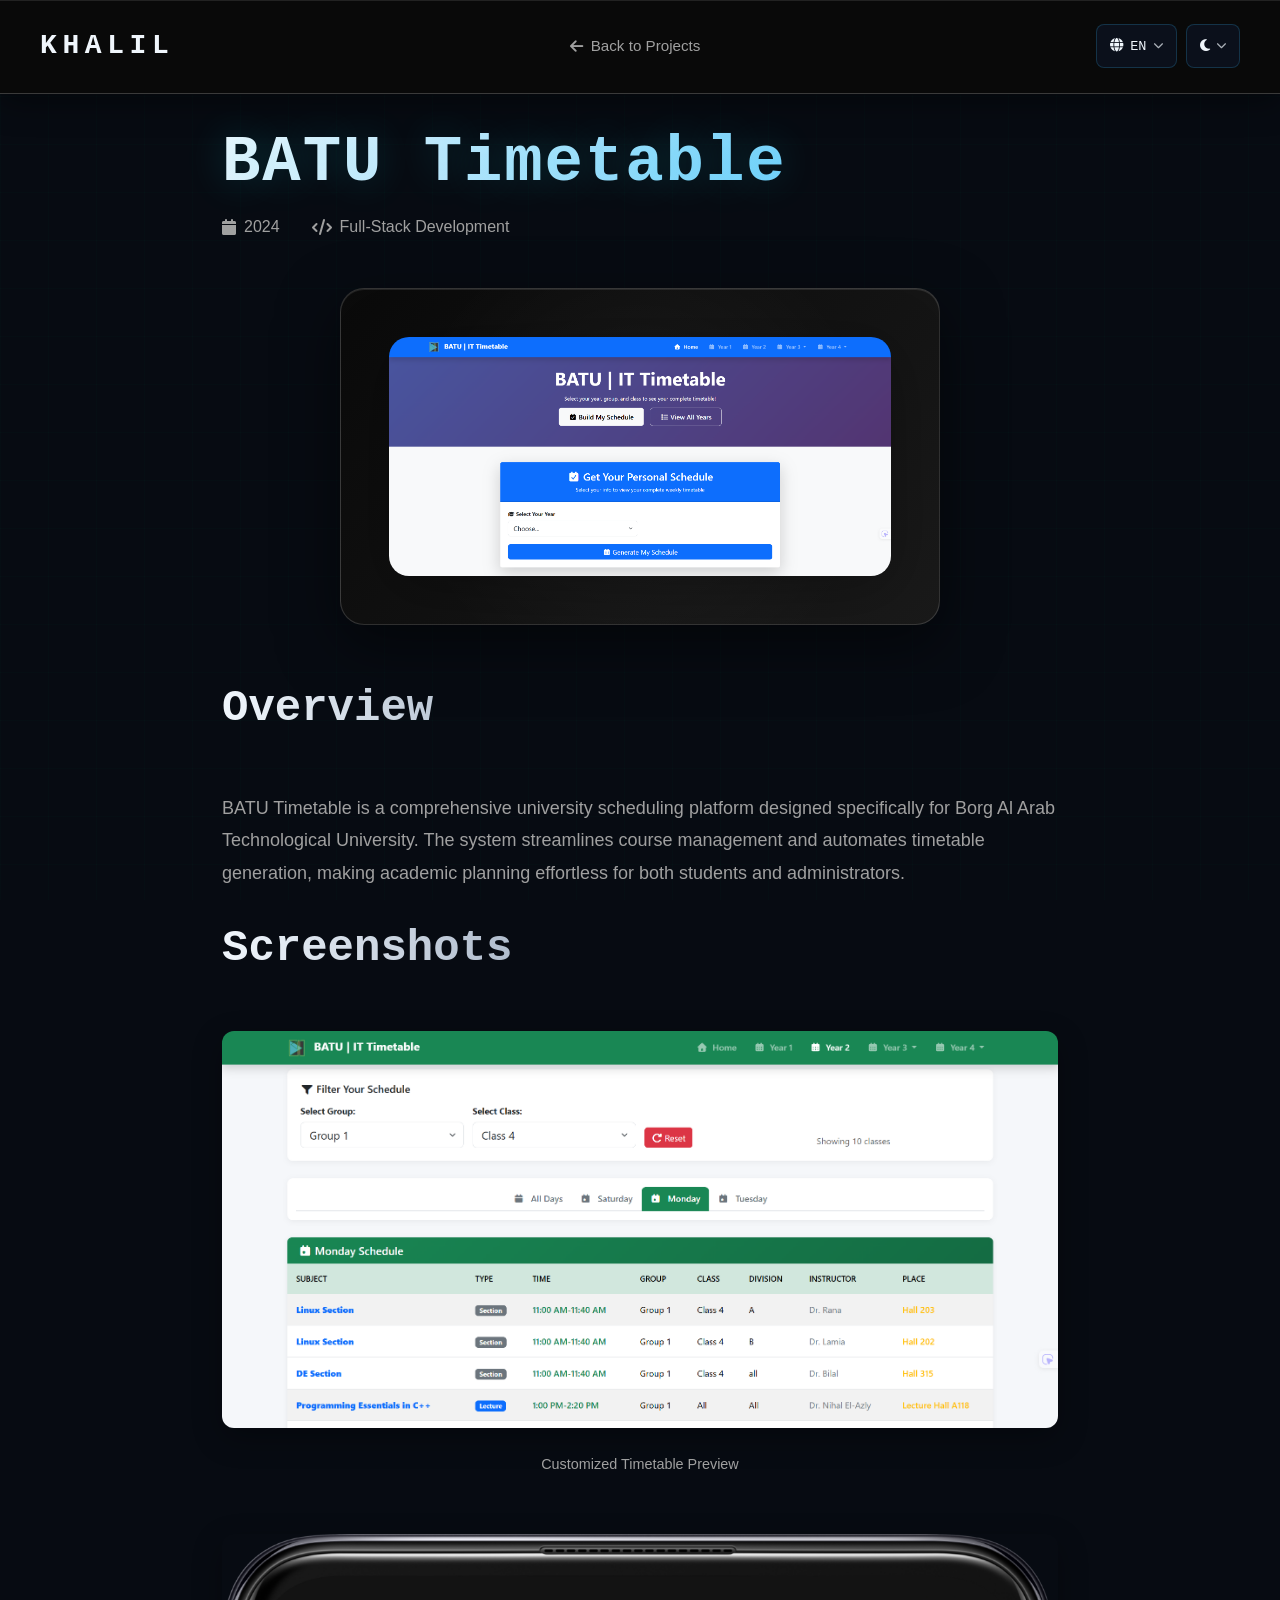
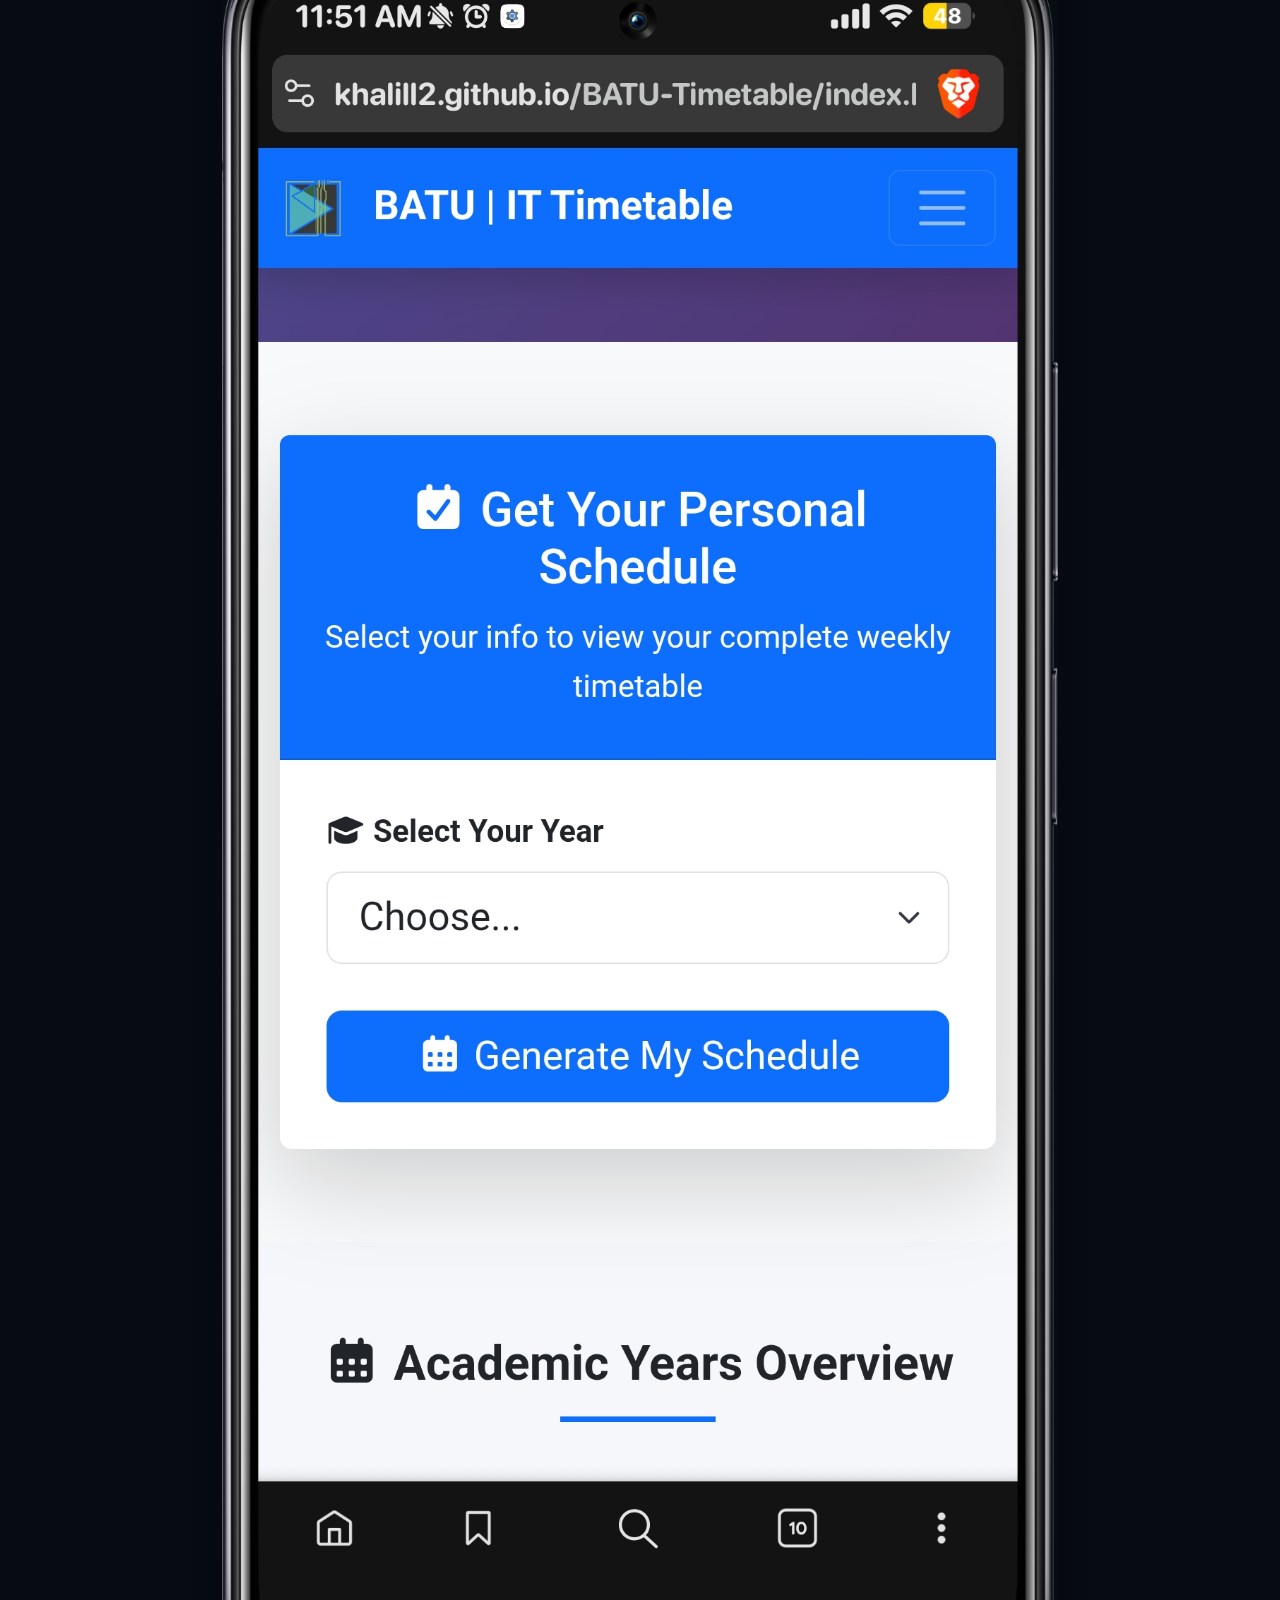
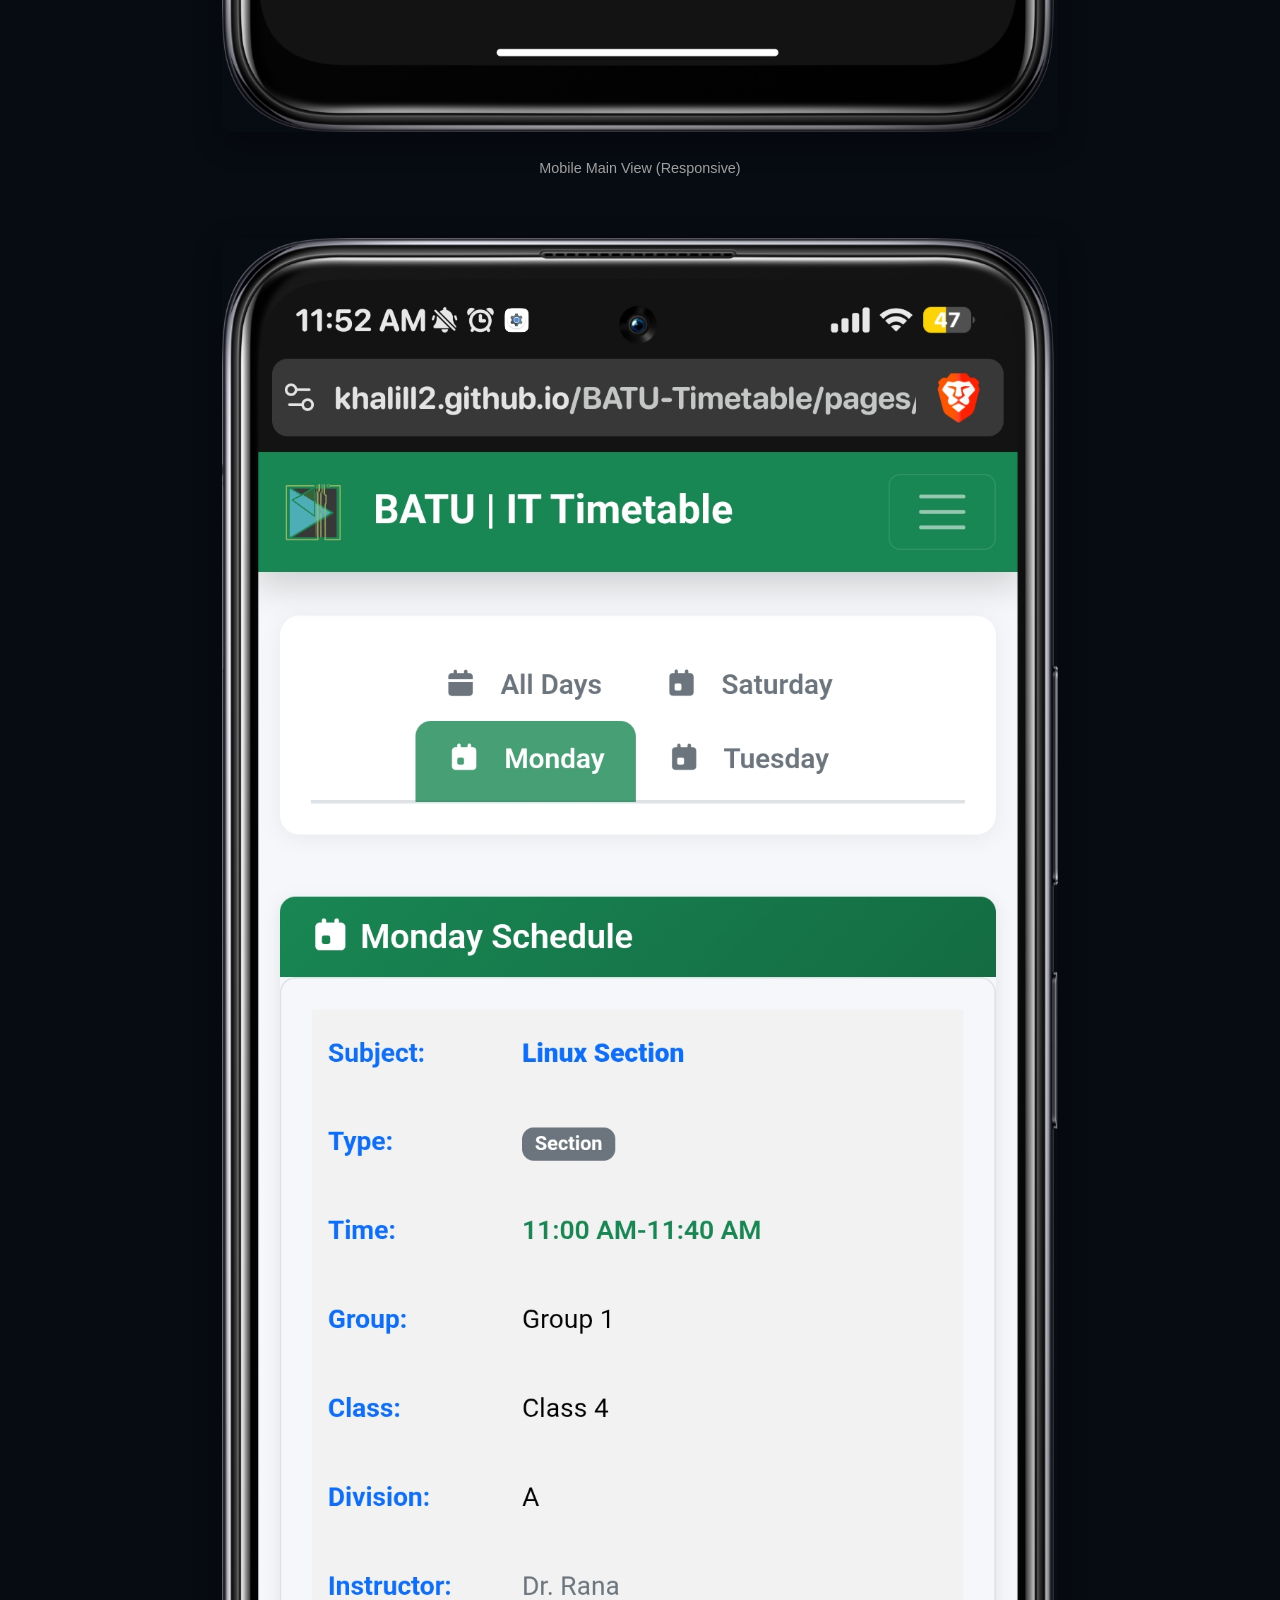
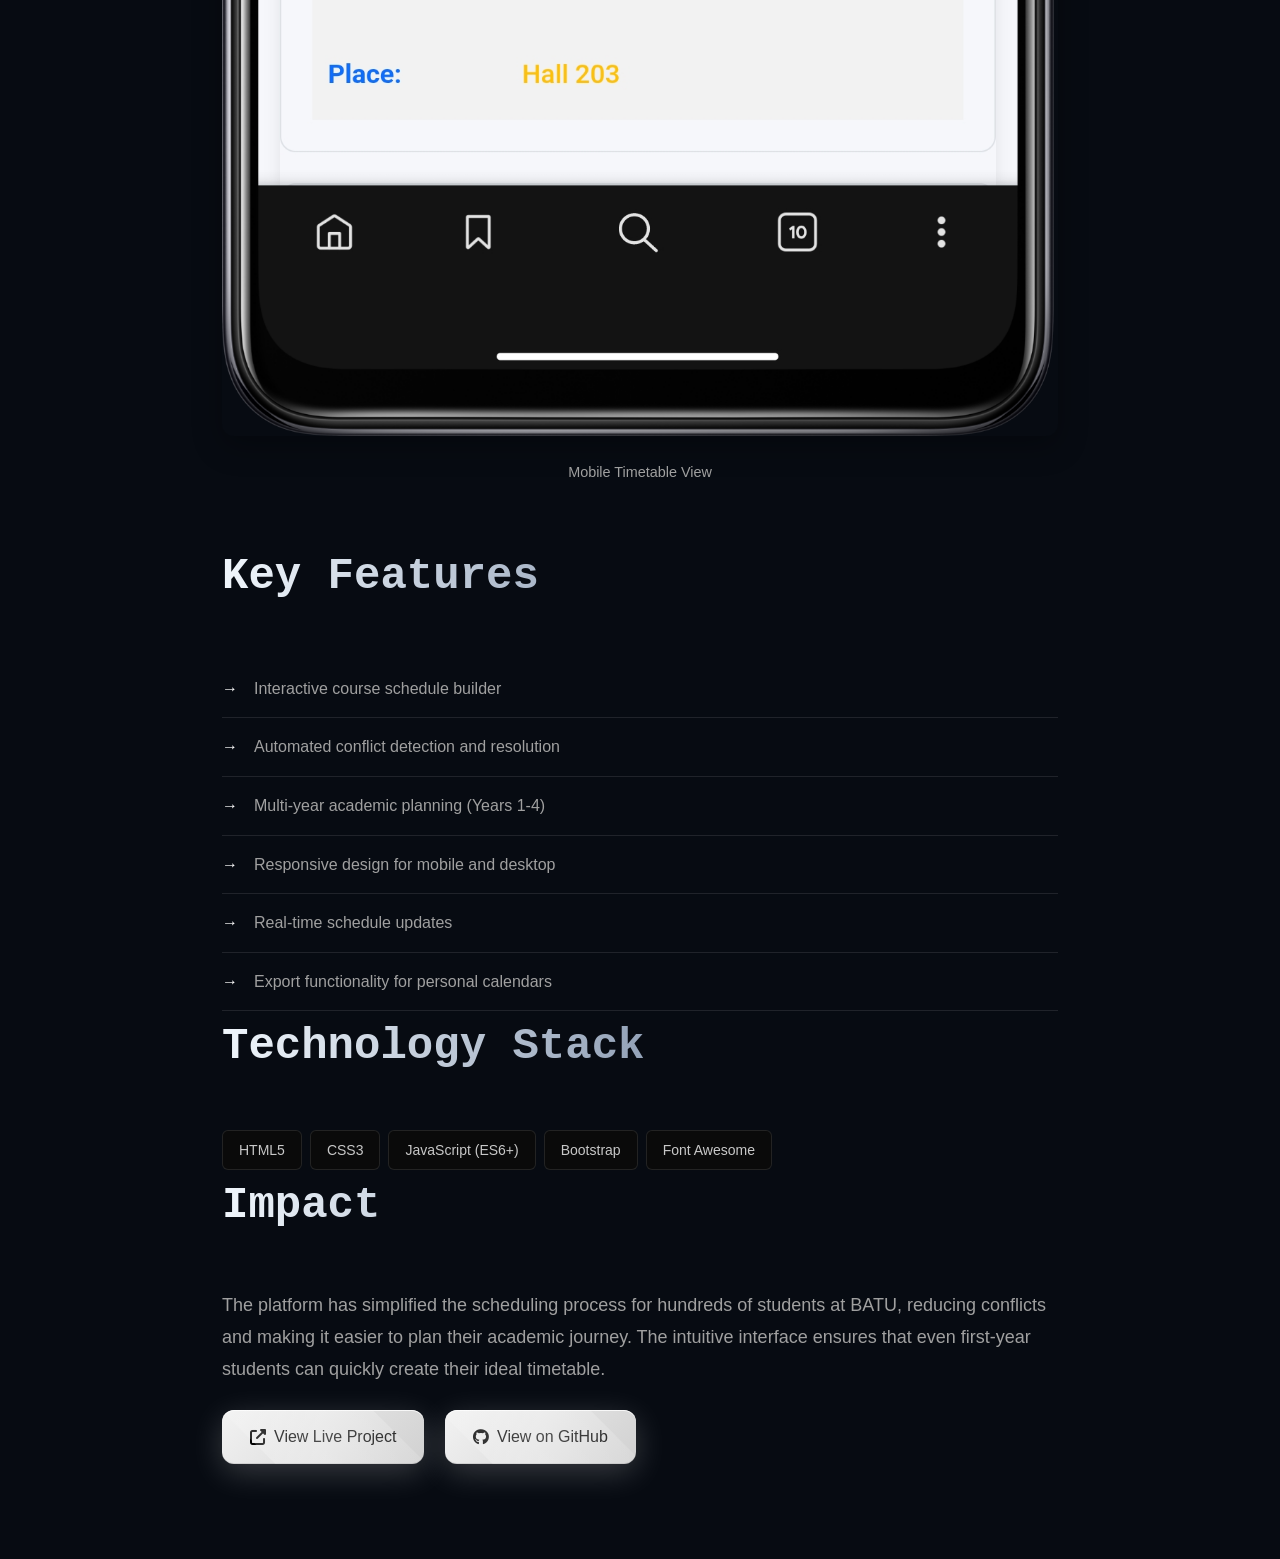
==== commit 01d559bb: "feat: complete performance overhaul with IntersectionObserver, zero-blur paints, and async assets" ====
--- a/pages/batu-timetable.html
+++ b/pages/batu-timetable.html
@@ -17,8 +17,9 @@
     <link rel="preconnect" href="https://fonts.gstatic.com" crossorigin>
     <link href="https://fonts.googleapis.com/css2?family=Inter:wght@300;400;500;600;700&family=JetBrains+Mono:wght@400;500;600;700&display=swap" rel="stylesheet">
     
-    <!-- Font Awesome -->
-    <link rel="stylesheet" href="https://cdnjs.cloudflare.com/ajax/libs/font-awesome/6.5.1/css/all.min.css">
+    <!-- FontAwesome: Non-blocking load with print/onload trick -->
+    <link rel="stylesheet" href="https://cdnjs.cloudflare.com/ajax/libs/font-awesome/6.5.1/css/all.min.css" media="print" onload="this.media='all'">
+    <noscript><link rel="stylesheet" href="https://cdnjs.cloudflare.com/ajax/libs/font-awesome/6.5.1/css/all.min.css"></noscript>
     
     <!-- Favicon -->
     <link rel="icon" type="image/png" href="../assets/images/BATU_logo.png">
@@ -34,11 +35,46 @@
             <a href="../index.html" class="logo">khalil</a>
             <a href="../index.html#work" class="back-link"><i class="fas fa-arrow-left"></i> <span data-i18n="back_to_projects">Back to Projects</span></a>
             <div class="nav-controls">
-                <button class="lang-toggle" id="langToggle" aria-label="Toggle language">AR</button>
-                <button class="theme-toggle" id="themeToggle" aria-label="Toggle theme">
-                    <i class="fas fa-moon"></i>
-                </button>
-                <button class="mobile-menu-toggle" aria-label="Toggle navigation menu" aria-expanded="false">
+                <!-- Language Dropdown -->
+                <div class="dropdown" id="langDropdown">
+                    <button class="dropdown-toggle lang-toggle" id="langToggle" aria-label="Language selection" aria-haspopup="true" aria-expanded="false" type="button">
+                        <i class="fas fa-globe" aria-hidden="true"></i>
+                        <span id="currentLangLabel">EN</span>
+                        <i class="fas fa-chevron-down dropdown-arrow" aria-hidden="true"></i>
+                    </button>
+                    <div class="dropdown-menu" id="langMenu" role="menu" aria-labelledby="langToggle">
+                        <button class="dropdown-item" data-lang="en" role="menuitem" type="button">
+                            <span class="item-text">English</span>
+                        </button>
+                        <button class="dropdown-item" data-lang="ar" role="menuitem" type="button">
+                            <span class="item-text">العربية</span>
+                        </button>
+                    </div>
+                </div>
+
+                <!-- Theme Dropdown -->
+                <div class="dropdown" id="themeDropdown">
+                    <button class="dropdown-toggle theme-toggle" id="themeToggle" aria-label="Theme selection" aria-haspopup="true" aria-expanded="false" type="button">
+                        <i class="fas fa-moon" id="currentThemeIcon" aria-hidden="true"></i>
+                        <i class="fas fa-chevron-down dropdown-arrow" aria-hidden="true"></i>
+                    </button>
+                    <div class="dropdown-menu" id="themeMenu" role="menu" aria-labelledby="themeToggle">
+                        <button class="dropdown-item" data-theme-val="dark" role="menuitem" type="button">
+                            <i class="fas fa-moon" aria-hidden="true"></i>
+                            <span class="item-text" data-i18n="theme_dark">Dark</span>
+                        </button>
+                        <button class="dropdown-item" data-theme-val="light" role="menuitem" type="button">
+                            <i class="fas fa-sun" aria-hidden="true"></i>
+                            <span class="item-text" data-i18n="theme_light">Light</span>
+                        </button>
+                        <button class="dropdown-item" data-theme-val="system" role="menuitem" type="button">
+                            <i class="fas fa-desktop" aria-hidden="true"></i>
+                            <span class="item-text" data-i18n="theme_system">System</span>
+                        </button>
+                    </div>
+                </div>
+
+                <button class="mobile-menu-toggle" aria-label="Toggle navigation menu" aria-expanded="false" type="button">
                     <span class="hamburger-line"></span>
                     <span class="hamburger-line"></span>
                     <span class="hamburger-line"></span>
--- a/assets/css/main.css
+++ b/assets/css/main.css
@@ -16,7 +16,7 @@
  * - BEM-inspired naming convention
  */
 
-@import url('https://fonts.googleapis.com/css2?family=Inter:wght@300;400;500;600;700&family=JetBrains+Mono:wght@400;500;600;700&display=swap');
+/* Google Fonts loaded via <link> in HTML head for non-blocking delivery */
 
 /* ============================================
    0. NORDIC CYBER DESIGN TOKENS
@@ -144,10 +144,8 @@
   width: 100%;
   z-index: 1000;
   
-  /* Liquid glass with metallic tint */
-  background: linear-gradient(180deg, rgba(20, 20, 20, 0.8), rgba(10, 10, 10, 0.7));
-  -webkit-backdrop-filter: blur(40px) saturate(200%) brightness(1.1);
-  backdrop-filter: blur(40px) saturate(200%) brightness(1.1);
+  /* Solid elevated background (backdrop-filter removed for GPU performance) */
+  background: rgba(10, 10, 10, 0.96);
   border-bottom: 1px solid rgba(255, 255, 255, 0.2);
   box-shadow: 
     0 8px 32px rgba(0, 0, 0, 0.4),
@@ -265,21 +263,18 @@
     justify-content: center;
     min-height: 48px;
     padding: 0.875rem 1.75rem;
-    /* Liquid glass with metallic shine */
-    background: linear-gradient(135deg, rgba(255, 255, 255, 0.9), rgba(220, 220, 220, 0.9));
-    -webkit-backdrop-filter: blur(40px) saturate(200%);
-    backdrop-filter: blur(40px) saturate(200%);
+    /* Solid metallic shine (backdrop-filter removed for GPU performance) */
+    background: linear-gradient(135deg, rgba(255, 255, 255, 0.95), rgba(220, 220, 220, 0.95));
     color: #000000;
     text-decoration: none;
     border-radius: 12px;
     font-weight: 500;
     margin-right: 1rem;
     margin-bottom: 1rem;
-    will-change: transform, box-shadow;
+    will-change: transform;
     transform: translateZ(0);
     transition: transform 0.3s cubic-bezier(0.4, 0, 0.2, 1), 
                 background 0.3s ease, 
-                box-shadow 0.3s ease, 
                 border-color 0.3s ease;
     box-shadow: 
       0 8px 32px rgba(255, 255, 255, 0.2),
@@ -306,15 +301,31 @@
   100% { transform: translateX(100%) translateY(100%) rotate(45deg); }
 }
 
+/* Hover shadow on ::after pseudo-element (GPU-friendly opacity transition) */
+.btn::after {
+    content: '';
+    position: absolute;
+    inset: 0;
+    border-radius: inherit;
+    box-shadow:
+      0 16px 48px rgba(255, 255, 255, 0.3),
+      0 0 40px rgba(255, 255, 255, 0.2),
+      inset 0 2px 0 rgba(255, 255, 255, 1),
+      inset 0 -2px 0 rgba(0, 0, 0, 0.15);
+    opacity: 0;
+    transition: opacity 0.3s ease;
+    pointer-events: none;
+    z-index: -1;
+}
+
 @media (hover: hover) and (pointer: fine) {
   .btn:hover {
       background: linear-gradient(135deg, rgba(255, 255, 255, 1), rgba(235, 235, 235, 1));
       transform: translateY(-4px) scale(1.02);
-      box-shadow: 
-        0 16px 48px rgba(255, 255, 255, 0.3),
-        0 0 40px rgba(255, 255, 255, 0.2),
-        inset 0 2px 0 rgba(255, 255, 255, 1),
-        inset 0 -2px 0 rgba(0, 0, 0, 0.15);
+  }
+
+  .btn:hover::after {
+      opacity: 1;
   }
 
   .btn-secondary:hover {
@@ -322,10 +333,14 @@
       border-color: rgba(255, 255, 255, 0.5);
       color: #ffffff;
       transform: translateY(-4px) scale(1.02);
-      box-shadow: 
+  }
+
+  .btn-secondary:hover::after {
+      box-shadow:
         0 16px 48px rgba(255, 255, 255, 0.2),
         0 0 40px rgba(255, 255, 255, 0.15),
         inset 0 1px 0 rgba(255, 255, 255, 0.2);
+      opacity: 1;
   }
 }
 
@@ -377,20 +392,17 @@
   gap: clamp(1.25rem, 2.5vw, 2.5rem);
 }
 
-/* Project card as anchor element */
+/* Project card as anchor element (backdrop-filter removed for GPU performance) */
 .project-card {
-  background: linear-gradient(135deg, rgba(30, 30, 30, 0.5), rgba(15, 15, 15, 0.4));
-  -webkit-backdrop-filter: blur(30px) saturate(180%) brightness(1.1);
-  backdrop-filter: blur(30px) saturate(180%) brightness(1.1);
+  background: linear-gradient(135deg, rgba(30, 30, 30, 0.92), rgba(15, 15, 15, 0.88));
   border: 1px solid rgba(255, 255, 255, 0.15);
   border-radius: 16px;
   padding: 2rem;
-  will-change: transform, box-shadow;
+  will-change: transform;
   transform: translateZ(0);
   transition: transform 0.4s cubic-bezier(0.4, 0, 0.2, 1), 
               background 0.4s ease, 
-              border-color 0.4s ease, 
-              box-shadow 0.4s ease;
+              border-color 0.4s ease;
   cursor: pointer;
   text-decoration: none;
   display: block;
@@ -442,9 +454,7 @@
 
   .project-card:hover {
     transform: translateY(-8px) scale(1.01);
-    background: linear-gradient(135deg, rgba(40, 40, 40, 0.6), rgba(25, 25, 25, 0.5));
-    -webkit-backdrop-filter: blur(40px) saturate(200%) brightness(1.2);
-    backdrop-filter: blur(40px) saturate(200%) brightness(1.2);
+    background: linear-gradient(135deg, rgba(40, 40, 40, 0.95), rgba(25, 25, 25, 0.92));
     border-color: rgba(255, 255, 255, 0.3);
     box-shadow: 
       0 20px 60px rgba(255, 255, 255, 0.15),
@@ -530,19 +540,17 @@
   margin-top: 2rem;
 }
 
+/* backdrop-filter removed for GPU performance */
 .cyber-card {
-  background: linear-gradient(135deg, rgba(25, 30, 40, 0.5), rgba(15, 20, 25, 0.4));
-  -webkit-backdrop-filter: blur(30px) saturate(180%) brightness(1.1);
-  backdrop-filter: blur(30px) saturate(180%) brightness(1.1);
+  background: linear-gradient(135deg, rgba(25, 30, 40, 0.92), rgba(15, 20, 25, 0.88));
   border: 1px solid rgba(255, 255, 255, 0.15);
   border-radius: 16px;
   padding: 2.25rem 2rem;
-  will-change: transform, box-shadow;
+  will-change: transform;
   transform: translateZ(0);
   transition: transform 0.4s cubic-bezier(0.4, 0, 0.2, 1), 
               background 0.4s ease, 
-              border-color 0.4s ease, 
-              box-shadow 0.4s ease;
+              border-color 0.4s ease;
   box-shadow: 
     0 8px 32px rgba(0, 0, 0, 0.3),
     inset 0 1px 0 rgba(255, 255, 255, 0.1);
@@ -591,20 +599,18 @@
    6. LEADERSHIP SECTION
    ============================================ */
 
+/* backdrop-filter removed for GPU performance */
 .leadership-feature {
-  background: linear-gradient(135deg, rgba(25, 25, 25, 0.6), rgba(15, 15, 15, 0.5));
-  -webkit-backdrop-filter: blur(35px) saturate(180%) brightness(1.15);
-  backdrop-filter: blur(35px) saturate(180%) brightness(1.15);
+  background: linear-gradient(135deg, rgba(25, 25, 25, 0.94), rgba(15, 15, 15, 0.90));
   border: 1px solid rgba(255, 255, 255, 0.2);
   border-radius: 20px;
   padding: 3rem;
   margin-top: 3rem;
-  will-change: transform, box-shadow;
+  will-change: transform;
   transform: translateZ(0);
   transition: transform 0.4s cubic-bezier(0.4, 0, 0.2, 1), 
               background 0.4s ease, 
-              border-color 0.4s ease, 
-              box-shadow 0.4s ease;
+              border-color 0.4s ease;
   text-decoration: none;
   display: block;
   position: relative;
@@ -634,9 +640,7 @@
 
   .leadership-feature:hover {
     transform: translateY(-8px) scale(1.01);
-    background: linear-gradient(135deg, rgba(35, 35, 35, 0.7), rgba(25, 25, 25, 0.6));
-    -webkit-backdrop-filter: blur(45px) saturate(200%) brightness(1.25);
-    backdrop-filter: blur(45px) saturate(200%) brightness(1.25);
+    background: linear-gradient(135deg, rgba(35, 35, 35, 0.96), rgba(25, 25, 25, 0.93));
     border-color: rgba(255, 255, 255, 0.4);
     box-shadow: 
       0 24px 72px rgba(255, 255, 255, 0.18),
@@ -988,8 +992,20 @@
     transform: translateZ(0);
     transition: color 0.3s ease, 
                 border-color 0.3s ease, 
-                transform 0.3s ease, 
-                box-shadow 0.3s ease;
+                transform 0.3s ease;
+    position: relative;
+}
+
+/* GPU-friendly hover glow via ::after opacity transition */
+.social-link::after {
+    content: '';
+    position: absolute;
+    inset: 0;
+    border-radius: inherit;
+    opacity: 0;
+    transition: opacity 0.3s ease;
+    pointer-events: none;
+    z-index: -1;
 }
 
 .social-link:hover {
@@ -998,54 +1014,58 @@
     transform: translateY(-4px);
 }
 
-/* Brand-specific hover effects for main page social links (7 links) */
-.social-links a.social-link:nth-child(1):hover {
+.social-link:hover::after {
+    opacity: 1;
+}
+
+/* Brand-specific glow shadows on ::after pseudo-element (main page, 7 links) */
+.social-links a.social-link:nth-child(1)::after {
   /* GitHub - White */
   box-shadow: 0 8px 24px rgba(255, 255, 255, 0.3), 0 0 20px rgba(255, 255, 255, 0.2);
 }
 
-.social-links a.social-link:nth-child(2):hover {
+.social-links a.social-link:nth-child(2)::after {
   /* LinkedIn - Blue */
   box-shadow: 0 8px 24px rgba(10, 102, 194, 0.4), 0 0 20px rgba(10, 102, 194, 0.3);
 }
 
-.social-links a.social-link:nth-child(3):hover {
+.social-links a.social-link:nth-child(3)::after {
   /* Facebook - Blue */
   box-shadow: 0 8px 24px rgba(24, 119, 242, 0.4), 0 0 20px rgba(24, 119, 242, 0.3);
 }
 
-.social-links a.social-link:nth-child(4):hover {
+.social-links a.social-link:nth-child(4)::after {
   /* Instagram - Pink */
   box-shadow: 0 8px 24px rgba(225, 48, 108, 0.4), 0 0 20px rgba(225, 48, 108, 0.3);
 }
 
-.social-links a.social-link:nth-child(5):hover {
+.social-links a.social-link:nth-child(5)::after {
   /* Telegram - Blue */
   box-shadow: 0 8px 24px rgba(36, 161, 222, 0.4), 0 0 20px rgba(36, 161, 222, 0.3);
 }
 
-.social-links a.social-link:nth-child(6):hover {
+.social-links a.social-link:nth-child(6)::after {
   /* WhatsApp - Green */
   box-shadow: 0 8px 24px rgba(37, 211, 102, 0.4), 0 0 20px rgba(37, 211, 102, 0.3);
 }
 
-.social-links a.social-link:nth-child(7):hover {
+.social-links a.social-link:nth-child(7)::after {
   /* Linktree - Cyber Green */
   box-shadow: 0 8px 24px rgba(0, 255, 65, 0.4), 0 0 20px rgba(0, 255, 65, 0.3);
 }
 
-/* Brand-specific hover effects for project pages (Facebook, Instagram, Email) */
-.project-links .social-links .social-link:nth-child(1):hover {
+/* Brand-specific glow shadows for project pages (Facebook, Instagram, Email) */
+.project-links .social-links .social-link:nth-child(1)::after {
   /* Facebook - Blue */
   box-shadow: 0 8px 24px rgba(24, 119, 242, 0.4), 0 0 20px rgba(24, 119, 242, 0.3);
 }
 
-.project-links .social-links .social-link:nth-child(2):hover {
+.project-links .social-links .social-link:nth-child(2)::after {
   /* Instagram - Pink */
   box-shadow: 0 8px 24px rgba(225, 48, 108, 0.4), 0 0 20px rgba(225, 48, 108, 0.3);
 }
 
-.project-links .social-links .social-link:nth-child(3):hover {
+.project-links .social-links .social-link:nth-child(3)::after {
   /* Email - Gray/White */
   box-shadow: 0 8px 24px rgba(255, 255, 255, 0.3), 0 0 20px rgba(255, 255, 255, 0.2);
 }
@@ -1696,8 +1716,7 @@
   width: 280px;
   height: calc(100vh - 70px);
   background: rgba(10, 10, 10, 0.98);
-  -webkit-backdrop-filter: blur(30px);
-  backdrop-filter: blur(30px);
+  /* backdrop-filter removed for GPU performance */
   box-shadow: -4px 0 20px rgba(0, 0, 0, 0.5);
   z-index: 999;
   transition: right 0.3s ease;
@@ -1793,62 +1812,104 @@
 }
 
 /* ============================================
-   THEME TOGGLE BUTTON
+   NAVBAR CONTROLS & DROPDOWNS (Theme & Language)
    ============================================ */
 
 .nav-controls {
   display: flex;
   align-items: center;
-  gap: 0.75rem;
-}
-
-.lang-toggle {
-  background: transparent;
+  gap: 0.6rem;
+}
+
+.dropdown {
+  position: relative;
+  display: inline-flex;
+  align-items: center;
+}
+
+.dropdown-toggle {
+  display: inline-flex;
+  align-items: center;
+  justify-content: center;
+  gap: 0.4rem;
+  min-height: 44px;
+  min-width: 44px;
+  padding: 0.45rem 0.8rem;
+  border-radius: 8px;
+  background: var(--bg-card);
   border: 1px solid var(--border-default);
-  color: var(--text-secondary);
-  width: 44px;
-  height: 44px;
-  min-width: 44px;
+  color: var(--text-heading);
+  font-family: var(--font-mono);
+  font-size: 0.85rem;
+  font-weight: 500;
+  cursor: pointer;
+  will-change: transform;
+  transform: translateZ(0);
+  transition: all 0.2s ease;
+  flex-shrink: 0;
+}
+
+.dropdown-arrow {
+  font-size: 0.65rem;
+  transition: transform 0.2s ease;
+  opacity: 0.7;
+}
+
+.dropdown.open .dropdown-arrow {
+  transform: rotate(180deg);
+}
+
+/* Dropdown Menu Container */
+.dropdown-menu {
+  position: absolute;
+  top: calc(100% + 8px);
+  right: 0;
+  z-index: 1100;
+  min-width: 145px;
+  padding: 0.35rem;
+  background: var(--bg-elevated);
+  /* backdrop-filter removed for GPU performance */
+  border: 1px solid var(--border-default);
+  border-radius: 10px;
+  box-shadow: 0 12px 32px rgba(0, 0, 0, 0.45);
+  opacity: 0;
+  visibility: hidden;
+  transform: translateY(-6px);
+  transition: opacity 0.2s ease, transform 0.2s ease, visibility 0.2s;
+  display: flex;
+  flex-direction: column;
+  gap: 0.25rem;
+}
+
+.dropdown-menu.active {
+  opacity: 1;
+  visibility: visible;
+  transform: translateY(0);
+}
+
+/* Dropdown Option Items (44px Minimum Touch Target) */
+.dropdown-item {
   min-height: 44px;
-  border-radius: 50%;
-  cursor: pointer;
+  width: 100%;
   display: flex;
   align-items: center;
-  justify-content: center;
-  font-family: 'Share Tech Mono', monospace;
-  font-size: 0.875rem;
-  font-weight: 700;
-  letter-spacing: 0.05em;
-  will-change: transform;
-  transform: translateZ(0);
-  transition: color 0.3s ease, 
-              border-color 0.3s ease, 
-              transform 0.3s ease, 
-              background-color 0.3s ease;
-  flex-shrink: 0;
-}
-
-.theme-toggle {
+  gap: 0.65rem;
+  padding: 0.6rem 0.85rem;
   background: transparent;
-  border: 1px solid var(--border-default);
-  color: var(--text-secondary);
-  width: 44px;
-  height: 44px;
-  min-width: 44px;
-  min-height: 44px;
-  border-radius: 50%;
+  border: 1px solid transparent;
+  border-radius: 6px;
+  color: var(--text-body);
+  font-family: var(--font-mono);
+  font-size: 0.85rem;
   cursor: pointer;
-  display: flex;
-  align-items: center;
-  justify-content: center;
-  font-size: 1rem;
-  will-change: transform;
-  transform: translateZ(0);
-  transition: color 0.3s ease, 
-              border-color 0.3s ease, 
-              transform 0.3s ease, 
-              background-color 0.3s ease;
-  flex-shrink: 0;
+  text-align: start;
+  transition: all 0.15s ease;
+}
+
+.dropdown-item i {
+  font-size: 0.9rem;
+  width: 16px;
+  text-align: center;
 }
 
 @media (hover: hover) and (pointer: fine) {
@@ -1866,17 +1927,25 @@
     transform: translateY(-4px);
   }
 
-  .theme-toggle:hover {
-    color: var(--text-heading);
-    border-color: var(--border-strong);
-    transform: scale(1.05);
-  }
-
-  .lang-toggle:hover {
-    color: var(--text-heading);
-    border-color: var(--border-strong);
-    transform: scale(1.05);
-  }
+  .dropdown-toggle:hover {
+    border-color: var(--accent-cyan);
+    box-shadow: 0 0 12px var(--accent-glow);
+  }
+
+  .dropdown-item:hover,
+  .dropdown-item:focus-visible {
+    background: rgba(56, 189, 248, 0.12);
+    color: var(--accent-cyan);
+    border-color: var(--border-subtle);
+    outline: none;
+  }
+}
+
+.dropdown-item.selected {
+  background: rgba(0, 242, 254, 0.16);
+  color: var(--accent-cyan);
+  border-color: var(--border-default);
+  font-weight: 600;
 }
 
 /* ============================================
@@ -1916,6 +1985,15 @@
 [dir="rtl"] .mobile-nav-link.active {
   padding-left: 0;
   padding-right: 10px;
+}
+
+[dir="rtl"] .dropdown-menu {
+  right: auto;
+  left: 0;
+}
+
+[dir="rtl"] .dropdown-item {
+  text-align: right;
 }
 
 /* Circuit grid overlay (dark theme aesthetic) */
@@ -2267,4 +2345,16 @@
 [data-theme="light"] .project-card.featured-project {
   border-color: rgba(0, 0, 0, 0.2);
   background: var(--bg-card);
+}
+
+[data-theme="light"] .dropdown-menu {
+  background: var(--bg-elevated);
+  border-color: var(--border-default);
+  box-shadow: 0 10px 30px rgba(0, 0, 0, 0.1);
+}
+
+[data-theme="light"] .dropdown-item.selected {
+  background: rgba(2, 132, 199, 0.12);
+  color: var(--accent-cyan);
+  border-color: var(--border-default);
 }
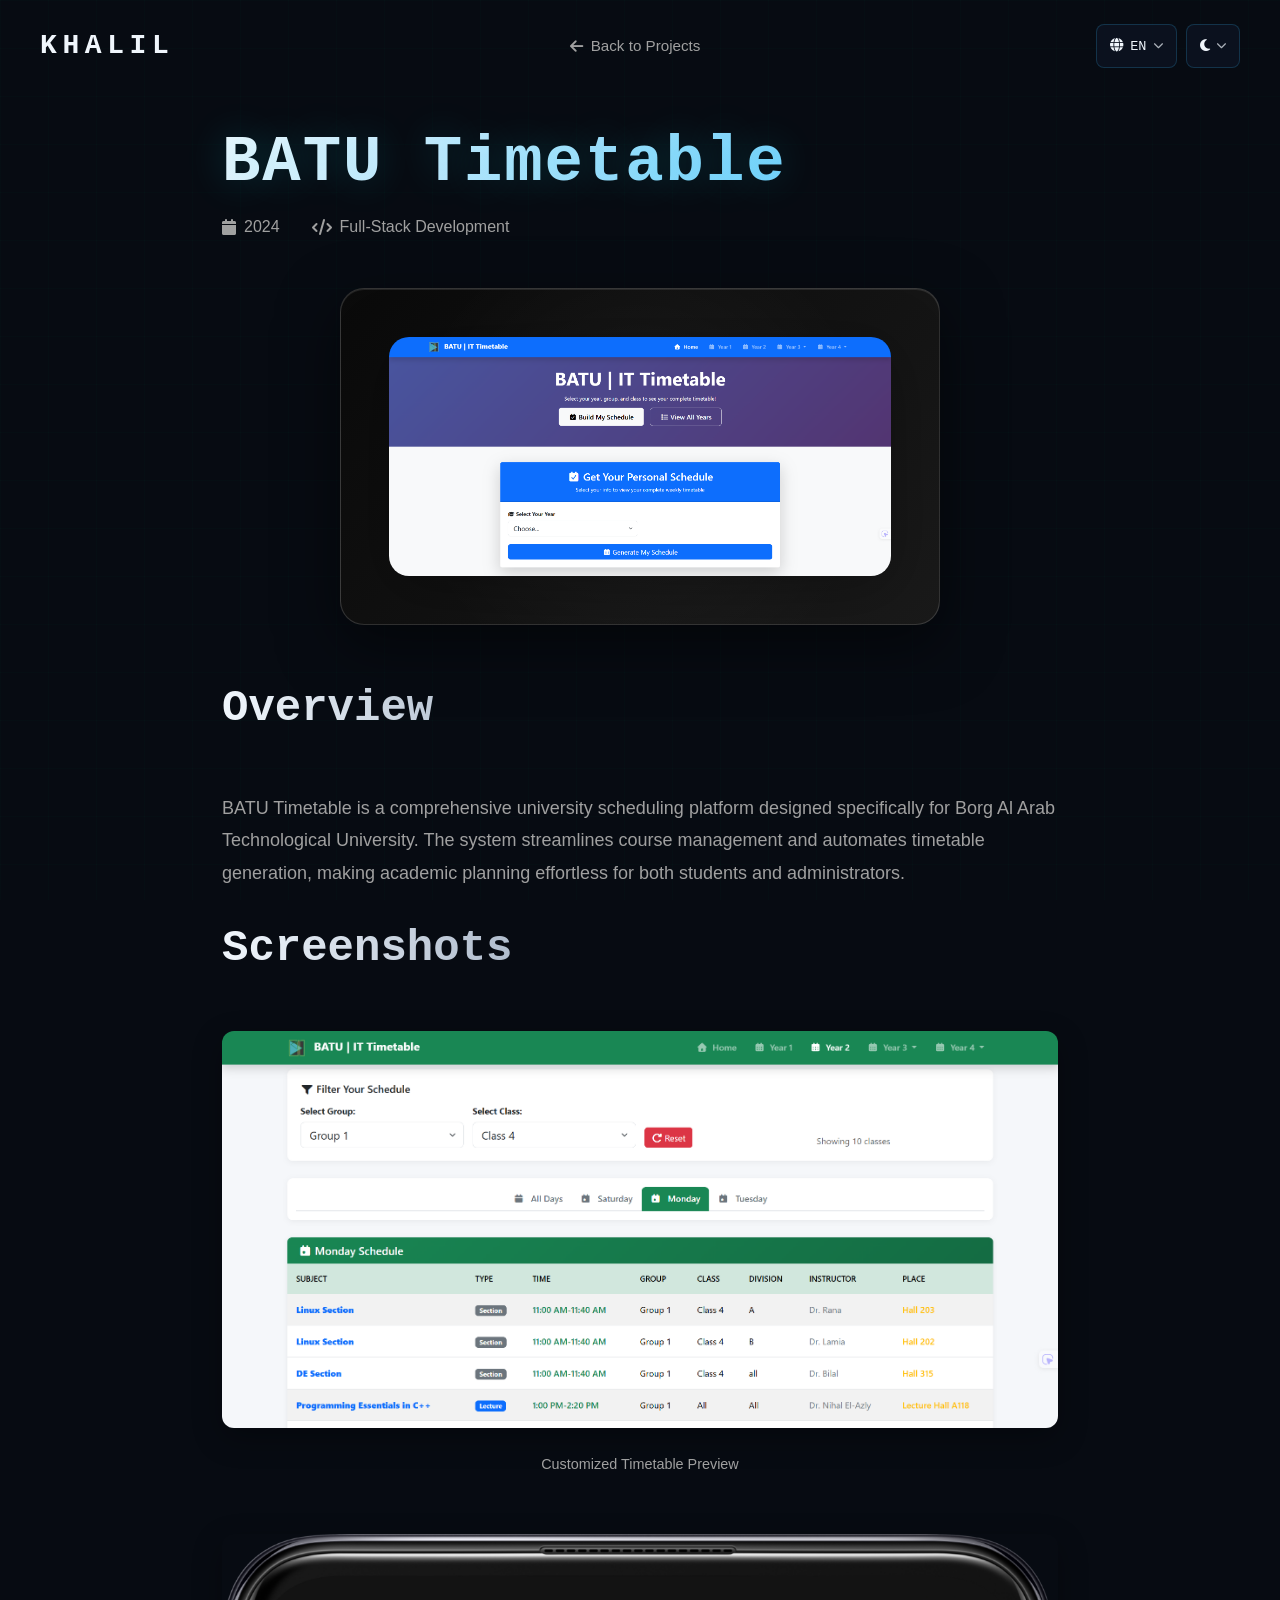
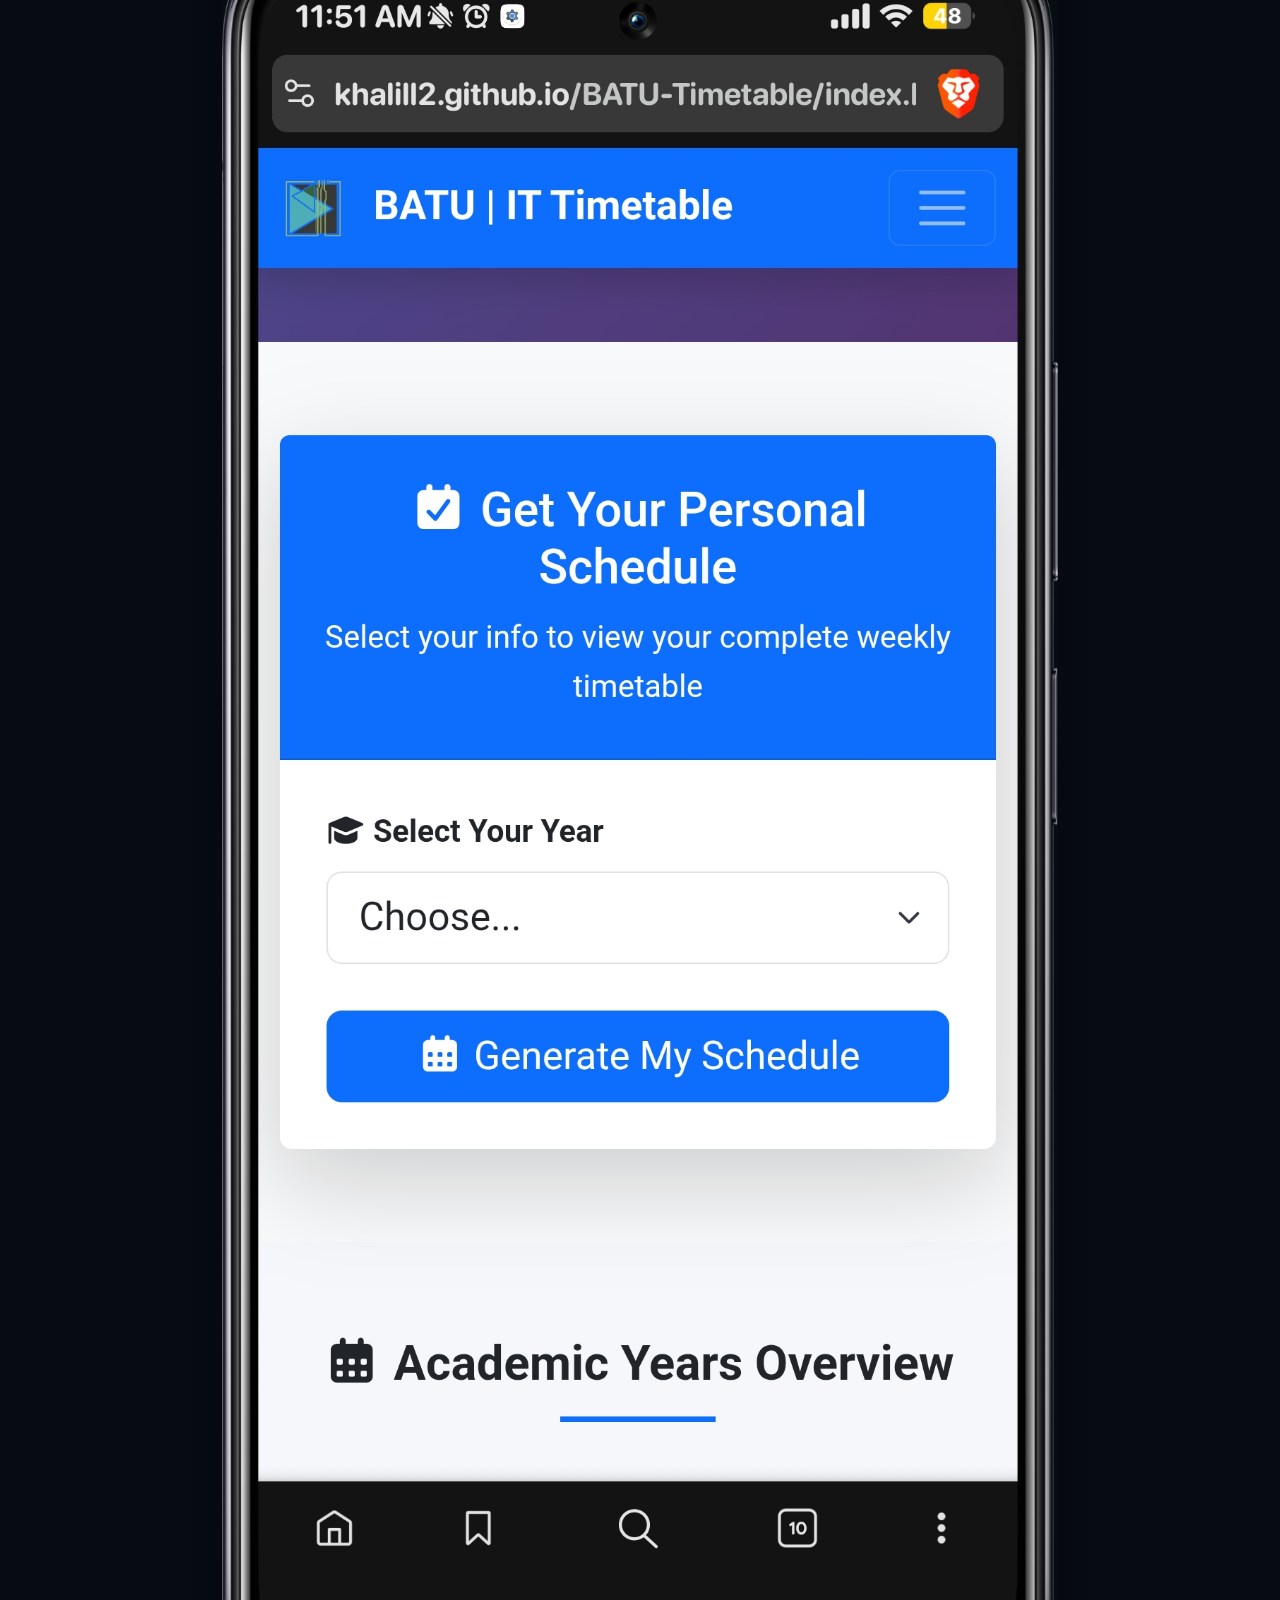
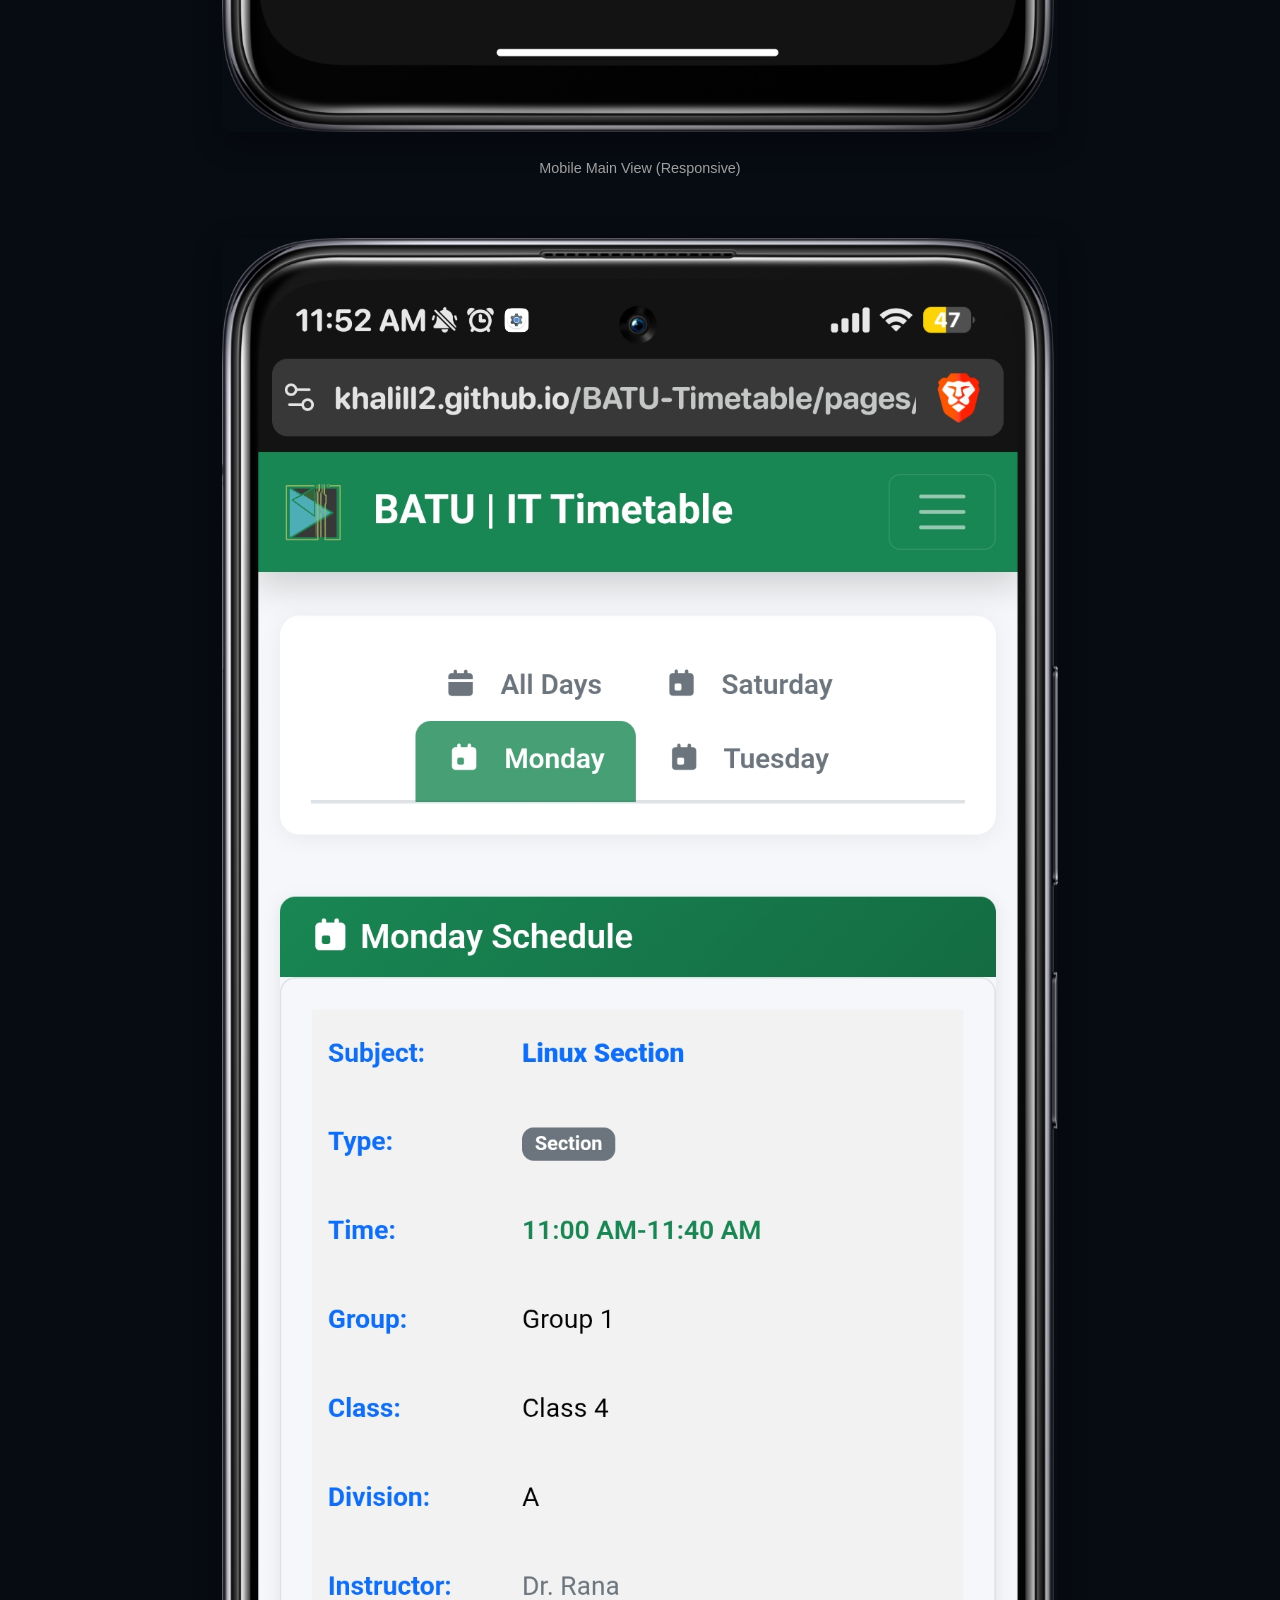
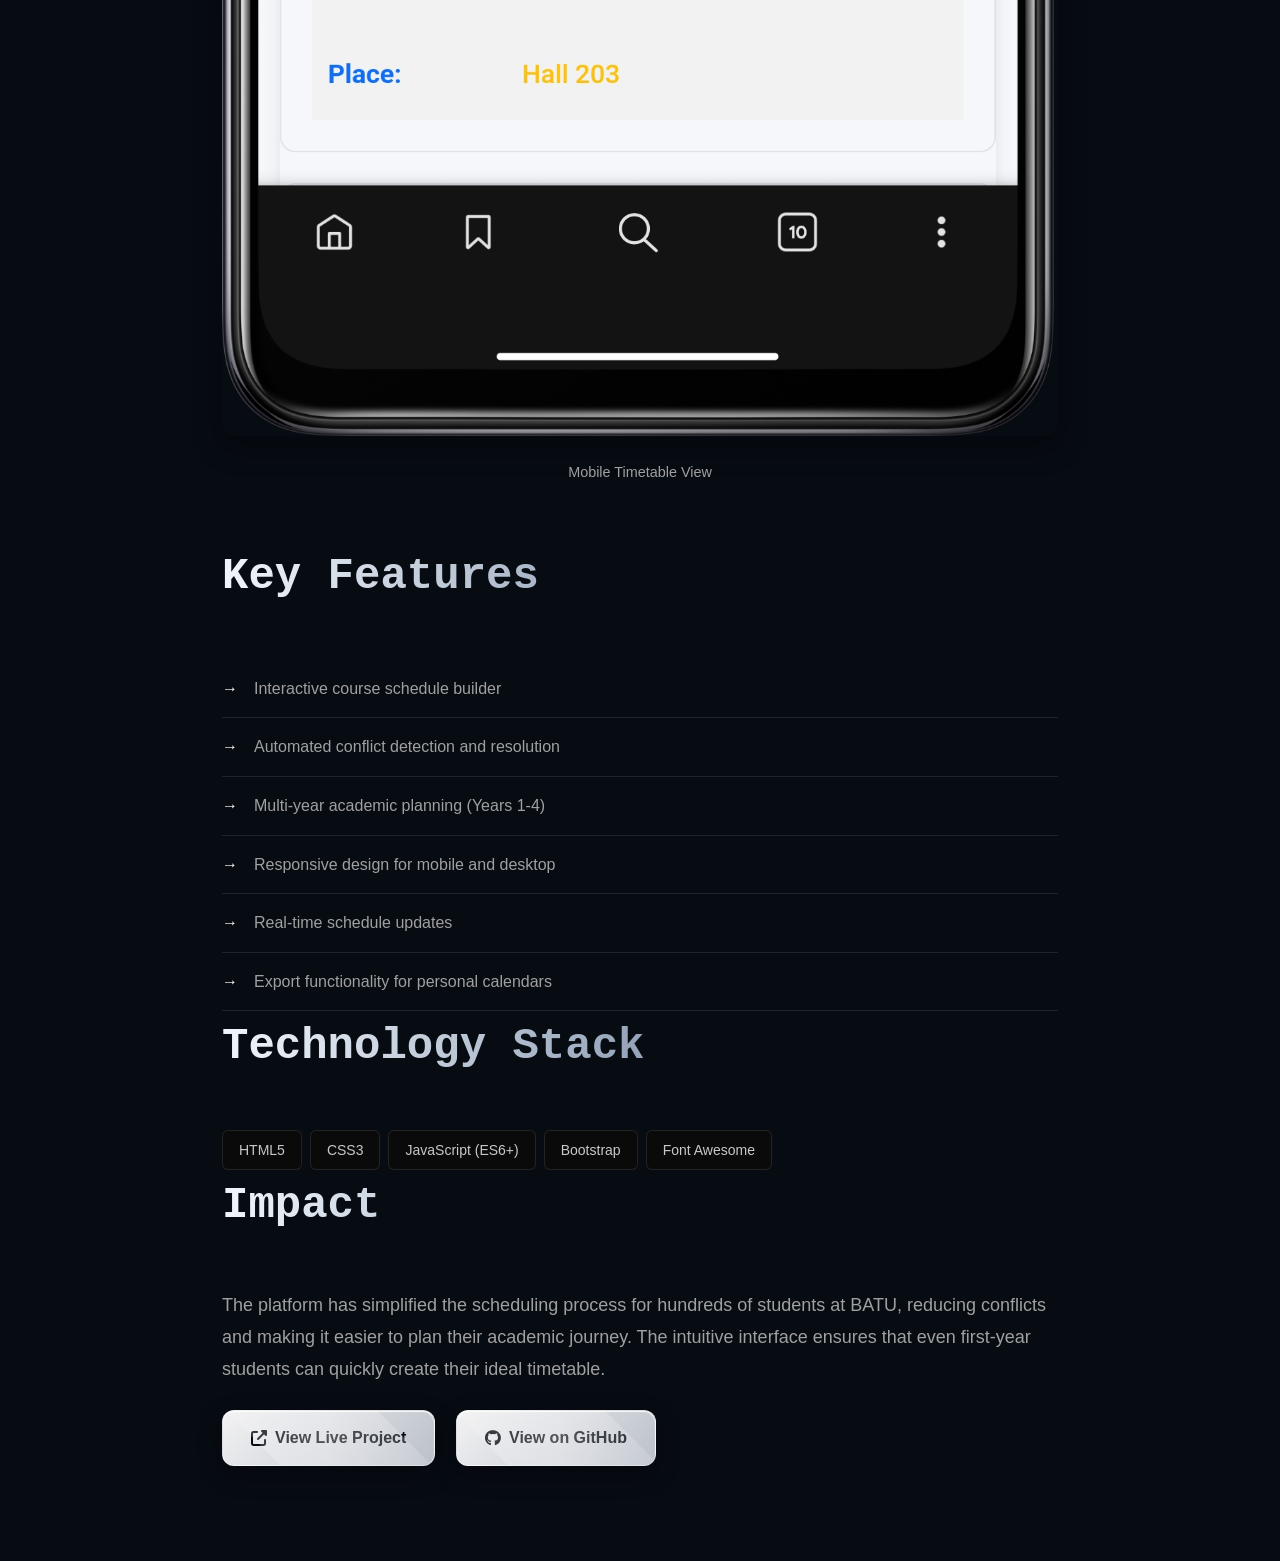
==== commit 00095847: "fix(mobile): enforce single-row header and relocate theme/language toggles inside mobile drawer" ====
--- a/pages/batu-timetable.html
+++ b/pages/batu-timetable.html
@@ -31,7 +31,7 @@
     
     <!-- Navigation -->
     <nav class="navbar">
-        <div class="navbar-content">
+        <div class="navbar-content has-back-link">
             <a href="../index.html" class="logo">khalil</a>
             <a href="../index.html#work" class="back-link"><i class="fas fa-arrow-left"></i> <span data-i18n="back_to_projects">Back to Projects</span></a>
             <div class="nav-controls">
@@ -88,6 +88,48 @@
         <ul class="mobile-nav-links">
             <li><a href="../index.html#work" class="mobile-nav-link"><i class="fas fa-arrow-left"></i> <span data-i18n="back_to_projects">Back to Projects</span></a></li>
         </ul>
+
+        <!-- Mobile Drawer Controls -->
+        <div class="mobile-menu-controls">
+            <!-- Mobile Language Dropdown -->
+            <div class="dropdown" id="mobileLangDropdown">
+                <button class="dropdown-toggle lang-toggle" id="mobileLangToggle" aria-label="Language selection" aria-haspopup="true" aria-expanded="false" type="button">
+                    <i class="fas fa-globe" aria-hidden="true"></i>
+                    <span class="currentLangLabel">EN</span>
+                    <i class="fas fa-chevron-down dropdown-arrow" aria-hidden="true"></i>
+                </button>
+                <div class="dropdown-menu" id="mobileLangMenu" role="menu" aria-labelledby="mobileLangToggle">
+                    <button class="dropdown-item" data-lang="en" role="menuitem" type="button">
+                        <span class="item-text">English</span>
+                    </button>
+                    <button class="dropdown-item" data-lang="ar" role="menuitem" type="button">
+                        <span class="item-text">العربية</span>
+                    </button>
+                </div>
+            </div>
+
+            <!-- Mobile Theme Dropdown -->
+            <div class="dropdown" id="mobileThemeDropdown">
+                <button class="dropdown-toggle theme-toggle" id="mobileThemeToggle" aria-label="Theme selection" aria-haspopup="true" aria-expanded="false" type="button">
+                    <i class="fas fa-moon currentThemeIcon" aria-hidden="true"></i>
+                    <i class="fas fa-chevron-down dropdown-arrow" aria-hidden="true"></i>
+                </button>
+                <div class="dropdown-menu" id="mobileThemeMenu" role="menu" aria-labelledby="mobileThemeToggle">
+                    <button class="dropdown-item" data-theme-val="dark" role="menuitem" type="button">
+                        <i class="fas fa-moon" aria-hidden="true"></i>
+                        <span class="item-text" data-i18n="theme_dark">Dark</span>
+                    </button>
+                    <button class="dropdown-item" data-theme-val="light" role="menuitem" type="button">
+                        <i class="fas fa-sun" aria-hidden="true"></i>
+                        <span class="item-text" data-i18n="theme_light">Light</span>
+                    </button>
+                    <button class="dropdown-item" data-theme-val="system" role="menuitem" type="button">
+                        <i class="fas fa-desktop" aria-hidden="true"></i>
+                        <span class="item-text" data-i18n="theme_system">System</span>
+                    </button>
+                </div>
+            </div>
+        </div>
     </div>
 
     <!-- Project Detail -->
--- a/assets/css/main.css
+++ b/assets/css/main.css
@@ -28,7 +28,7 @@
   --bg-elevated: #0d1524;
   --bg-card: rgba(13, 21, 36, 0.7);
   --bg-tag: #131f33;
-  --bg-nav: rgba(7, 11, 18, 0.88);
+  --bg-nav: rgba(7, 11, 18, 0.75);
 
   --text-heading: #f0f6fc;
   --text-body: #cbd5e1;
@@ -144,15 +144,24 @@
   width: 100%;
   z-index: 1000;
   
-  /* Solid elevated background (backdrop-filter removed for GPU performance) */
-  background: rgba(10, 10, 10, 0.96);
-  border-bottom: 1px solid rgba(255, 255, 255, 0.2);
+  background: transparent;
+  border-bottom: 1px solid transparent;
+  padding: 1.5rem 2rem;
+  transform: translateZ(0);
+  will-change: transform, backdrop-filter;
+  transition: background 0.3s ease, border-color 0.3s ease, box-shadow 0.3s ease, padding 0.3s ease;
+}
+
+/* Scrolled Navbar with Hardware-Accelerated Liquid Glass */
+.navbar.scrolled {
+  background: var(--bg-nav);
+  -webkit-backdrop-filter: blur(16px) saturate(180%);
+  backdrop-filter: blur(16px) saturate(180%);
+  border-bottom: 1px solid var(--border-subtle);
   box-shadow: 
     0 8px 32px rgba(0, 0, 0, 0.4),
-    inset 0 1px 0 rgba(255, 255, 255, 0.1);
-  
-  /* Spacing */
-  padding: 1.5rem 2rem;
+    inset 0 1px 0 rgba(255, 255, 255, 0.05);
+  padding: 1rem 2rem;
 }
 
 .navbar-content {
@@ -263,12 +272,12 @@
     justify-content: center;
     min-height: 48px;
     padding: 0.875rem 1.75rem;
-    /* Solid metallic shine (backdrop-filter removed for GPU performance) */
-    background: linear-gradient(135deg, rgba(255, 255, 255, 0.95), rgba(220, 220, 220, 0.95));
-    color: #000000;
+    background: linear-gradient(135deg, rgba(255, 255, 255, 0.95) 0%, rgba(220, 225, 235, 0.85) 100%);
+    color: #070b12;
     text-decoration: none;
+    border: 1px solid rgba(255, 255, 255, 0.4);
     border-radius: 12px;
-    font-weight: 500;
+    font-weight: 600;
     margin-right: 1rem;
     margin-bottom: 1rem;
     will-change: transform;
@@ -277,11 +286,19 @@
                 background 0.3s ease, 
                 border-color 0.3s ease;
     box-shadow: 
-      0 8px 32px rgba(255, 255, 255, 0.2),
-      inset 0 1px 0 rgba(255, 255, 255, 0.8),
-      inset 0 -1px 0 rgba(0, 0, 0, 0.1);
+      0 8px 24px rgba(0, 0, 0, 0.25),
+      inset 0 1px 1px rgba(255, 255, 255, 0.9);
     position: relative;
     overflow: hidden;
+}
+
+.btn-secondary {
+    background: linear-gradient(135deg, rgba(19, 31, 51, 0.7) 0%, rgba(10, 16, 26, 0.6) 100%);
+    border: 1px solid var(--border-default);
+    color: var(--text-heading);
+    box-shadow: 
+      0 8px 24px rgba(0, 0, 0, 0.25),
+      inset 0 1px 1px rgba(255, 255, 255, 0.1);
 }
 
 .btn::before {
@@ -329,17 +346,17 @@
   }
 
   .btn-secondary:hover {
-      background: linear-gradient(135deg, rgba(255, 255, 255, 0.15), rgba(255, 255, 255, 0.08));
-      border-color: rgba(255, 255, 255, 0.5);
+      background: linear-gradient(135deg, rgba(28, 45, 74, 0.85), rgba(15, 24, 40, 0.75));
+      border-color: var(--accent-cyan);
       color: #ffffff;
       transform: translateY(-4px) scale(1.02);
   }
 
   .btn-secondary:hover::after {
       box-shadow:
-        0 16px 48px rgba(255, 255, 255, 0.2),
-        0 0 40px rgba(255, 255, 255, 0.15),
-        inset 0 1px 0 rgba(255, 255, 255, 0.2);
+        0 16px 48px rgba(0, 242, 254, 0.2),
+        0 0 30px rgba(0, 242, 254, 0.15),
+        inset 0 1px 1px rgba(255, 255, 255, 0.2);
       opacity: 1;
   }
 }
@@ -392,10 +409,10 @@
   gap: clamp(1.25rem, 2.5vw, 2.5rem);
 }
 
-/* Project card as anchor element (backdrop-filter removed for GPU performance) */
+/* Project card as anchor element with Faux Liquid Glass */
 .project-card {
-  background: linear-gradient(135deg, rgba(30, 30, 30, 0.92), rgba(15, 15, 15, 0.88));
-  border: 1px solid rgba(255, 255, 255, 0.15);
+  background: linear-gradient(135deg, rgba(19, 31, 51, 0.65) 0%, rgba(10, 16, 26, 0.55) 100%);
+  border: 1px solid var(--border-default);
   border-radius: 16px;
   padding: 2rem;
   will-change: transform;
@@ -410,12 +427,15 @@
   overflow: hidden;
   box-shadow: 
     0 8px 32px rgba(0, 0, 0, 0.3),
-    inset 0 1px 0 rgba(255, 255, 255, 0.1);
+    inset 0 1px 1px rgba(255, 255, 255, 0.1);
 }
 
 .project-card.featured-project {
-  border-color: rgba(255, 255, 255, 0.25);
-  background: linear-gradient(135deg, rgba(35, 38, 48, 0.6), rgba(20, 22, 30, 0.5));
+  border-color: var(--border-strong);
+  background: linear-gradient(135deg, rgba(24, 38, 64, 0.75) 0%, rgba(13, 21, 36, 0.65) 100%);
+  box-shadow: 
+    0 8px 32px rgba(0, 0, 0, 0.35),
+    inset 0 1px 1px rgba(255, 255, 255, 0.15);
 }
 
 .card-badge {
@@ -454,12 +474,12 @@
 
   .project-card:hover {
     transform: translateY(-8px) scale(1.01);
-    background: linear-gradient(135deg, rgba(40, 40, 40, 0.95), rgba(25, 25, 25, 0.92));
-    border-color: rgba(255, 255, 255, 0.3);
+    background: linear-gradient(135deg, rgba(28, 45, 74, 0.8) 0%, rgba(15, 24, 40, 0.7) 100%);
+    border-color: var(--accent-cyan);
     box-shadow: 
-      0 20px 60px rgba(255, 255, 255, 0.15),
-      0 0 40px rgba(255, 255, 255, 0.1),
-      inset 0 1px 0 rgba(255, 255, 255, 0.2);
+      0 20px 60px rgba(0, 242, 254, 0.12),
+      0 0 30px rgba(0, 0, 0, 0.4),
+      inset 0 1px 1px rgba(255, 255, 255, 0.2);
   }
 }
 
@@ -540,10 +560,10 @@
   margin-top: 2rem;
 }
 
-/* backdrop-filter removed for GPU performance */
+/* Cyber card with Faux Liquid Glass */
 .cyber-card {
-  background: linear-gradient(135deg, rgba(25, 30, 40, 0.92), rgba(15, 20, 25, 0.88));
-  border: 1px solid rgba(255, 255, 255, 0.15);
+  background: linear-gradient(135deg, rgba(19, 31, 51, 0.65) 0%, rgba(10, 16, 26, 0.55) 100%);
+  border: 1px solid var(--border-default);
   border-radius: 16px;
   padding: 2.25rem 2rem;
   will-change: transform;
@@ -553,7 +573,7 @@
               border-color 0.4s ease;
   box-shadow: 
     0 8px 32px rgba(0, 0, 0, 0.3),
-    inset 0 1px 0 rgba(255, 255, 255, 0.1);
+    inset 0 1px 1px rgba(255, 255, 255, 0.1);
   display: flex;
   flex-direction: column;
 }
@@ -589,9 +609,12 @@
 @media (hover: hover) and (pointer: fine) {
   .cyber-card:hover {
     transform: translateY(-8px) scale(1.01);
-    background: linear-gradient(135deg, rgba(35, 42, 55, 0.6), rgba(20, 26, 35, 0.5));
-    border-color: rgba(255, 255, 255, 0.3);
-    box-shadow: 0 20px 60px rgba(255, 255, 255, 0.12);
+    background: linear-gradient(135deg, rgba(28, 45, 74, 0.8) 0%, rgba(15, 24, 40, 0.7) 100%);
+    border-color: var(--accent-cyan);
+    box-shadow: 
+      0 20px 60px rgba(0, 242, 254, 0.12),
+      0 0 30px rgba(0, 0, 0, 0.4),
+      inset 0 1px 1px rgba(255, 255, 255, 0.2);
   }
 }
 
@@ -599,10 +622,10 @@
    6. LEADERSHIP SECTION
    ============================================ */
 
-/* backdrop-filter removed for GPU performance */
+/* Leadership feature with Faux Liquid Glass */
 .leadership-feature {
-  background: linear-gradient(135deg, rgba(25, 25, 25, 0.94), rgba(15, 15, 15, 0.90));
-  border: 1px solid rgba(255, 255, 255, 0.2);
+  background: linear-gradient(135deg, rgba(19, 31, 51, 0.7) 0%, rgba(10, 16, 26, 0.6) 100%);
+  border: 1px solid var(--border-default);
   border-radius: 20px;
   padding: 3rem;
   margin-top: 3rem;
@@ -616,8 +639,8 @@
   position: relative;
   overflow: hidden;
   box-shadow: 
-    0 12px 48px rgba(0, 0, 0, 0.3),
-    inset 0 1px 0 rgba(255, 255, 255, 0.15);
+    0 12px 48px rgba(0, 0, 0, 0.35),
+    inset 0 1px 1px rgba(255, 255, 255, 0.12);
 }
 
 .leadership-feature::after {
@@ -640,12 +663,12 @@
 
   .leadership-feature:hover {
     transform: translateY(-8px) scale(1.01);
-    background: linear-gradient(135deg, rgba(35, 35, 35, 0.96), rgba(25, 25, 25, 0.93));
-    border-color: rgba(255, 255, 255, 0.4);
+    background: linear-gradient(135deg, rgba(28, 45, 74, 0.85) 0%, rgba(15, 24, 40, 0.75) 100%);
+    border-color: var(--accent-cyan);
     box-shadow: 
-      0 24px 72px rgba(255, 255, 255, 0.18),
-      0 0 60px rgba(255, 255, 255, 0.12),
-      inset 0 2px 0 rgba(255, 255, 255, 0.25);
+      0 24px 72px rgba(0, 242, 254, 0.15),
+      0 0 40px rgba(0, 0, 0, 0.4),
+      inset 0 1px 1px rgba(255, 255, 255, 0.25);
   }
 }
 
@@ -1685,22 +1708,21 @@
   display: none;
   flex-direction: column;
   justify-content: space-around;
-  width: 2rem;
-  height: 2rem;
+  width: 44px;
+  height: 44px;
+  padding: 11px 8px;
   background: transparent;
   border: none;
   cursor: pointer;
-  padding: 0;
   z-index: 10;
-  position: absolute;
-  right: 1.5rem;
-  top: 50%;
-  transform: translateY(-50%);
+  position: static;
+  transform: none;
+  flex-shrink: 0;
 }
 
 .hamburger-line {
-  width: 2rem;
-  height: 0.2rem;
+  width: 100%;
+  height: 2px;
   background: #e0e0e0;
   border-radius: 10px;
   transition: all 0.3s ease;
@@ -1711,20 +1733,22 @@
 .mobile-menu {
   display: none;
   position: fixed;
-  top: 70px;
+  top: 60px;
   right: -100%;
-  width: 280px;
-  height: calc(100vh - 70px);
+  width: min(300px, 85vw);
+  height: calc(100vh - 60px);
   background: rgba(10, 10, 10, 0.98);
-  /* backdrop-filter removed for GPU performance */
   box-shadow: -4px 0 20px rgba(0, 0, 0, 0.5);
   z-index: 999;
   transition: right 0.3s ease;
-  padding: 2rem 0;
+  padding: 1.5rem 0 2rem;
+  flex-direction: column;
+  justify-content: space-between;
 }
 
 .mobile-menu.active {
   right: 0;
+  display: flex;
 }
 
 .mobile-nav-links {
@@ -1753,6 +1777,42 @@
   color: #e0e0e0;
   padding-left: 10px;
   border-color: rgba(255, 255, 255, 0.15);
+}
+
+/* Mobile Drawer Controls Container */
+.mobile-menu-controls {
+  display: flex;
+  align-items: center;
+  justify-content: space-between;
+  gap: 0.75rem;
+  padding: 1.25rem 1.5rem 0.5rem;
+  border-top: 1px solid var(--border-subtle);
+  margin-top: auto;
+}
+
+.mobile-menu-controls .dropdown {
+  flex: 1;
+  display: inline-flex;
+}
+
+.mobile-menu-controls .dropdown-toggle {
+  width: 100%;
+  justify-content: center;
+}
+
+/* Dropdown menu opens upward inside mobile drawer to prevent bottom overflow */
+.mobile-menu-controls .dropdown-menu {
+  top: auto;
+  bottom: calc(100% + 8px);
+  left: 0;
+  right: 0;
+  width: 100%;
+  min-width: 100%;
+  transform: translateY(6px);
+}
+
+.mobile-menu-controls .dropdown-menu.active {
+  transform: translateY(0);
 }
 
 /* Hamburger animation when active */
@@ -1784,30 +1844,52 @@
   display: block;
 }
 
-/* Responsive breakpoint for mobile menu */
+/* Responsive breakpoint for mobile menu & slim header */
 @media (max-width: 768px) {
+  .navbar {
+    padding: 0.75rem 1.25rem;
+  }
+
+  .navbar.scrolled {
+    padding: 0.65rem 1.25rem;
+  }
+
+  .navbar-content {
+    display: flex;
+    justify-content: space-between;
+    align-items: center;
+    width: 100%;
+    padding: 0;
+  }
+
+  .logo {
+    font-size: 1.35rem;
+    letter-spacing: 0.15em;
+  }
+
+  /* Subpages: Hide logo on mobile so Back Link occupies the left side cleanly */
+  .navbar-content.has-back-link .logo {
+    display: none;
+  }
+
+  .back-link {
+    font-size: 0.9rem;
+    padding: 0.35rem 0;
+    white-space: nowrap;
+    color: var(--text-heading);
+  }
+
   .nav-links {
     display: none;
   }
 
+  /* Hide desktop dropdowns from header row */
+  .navbar .nav-controls .dropdown {
+    display: none;
+  }
+
   .mobile-menu-toggle {
     display: flex;
-  }
-
-  .mobile-menu {
-    display: block;
-  }
-
-  .navbar {
-    padding: 1rem 2rem;
-  }
-
-  .navbar-content {
-    padding: 0;
-  }
-
-  .logo {
-    font-size: 1.5rem;
   }
 }
 
@@ -1859,7 +1941,7 @@
   transform: rotate(180deg);
 }
 
-/* Dropdown Menu Container */
+/* Dropdown Menu Container with Hardware-Accelerated Glass */
 .dropdown-menu {
   position: absolute;
   top: calc(100% + 8px);
@@ -1867,14 +1949,18 @@
   z-index: 1100;
   min-width: 145px;
   padding: 0.35rem;
-  background: var(--bg-elevated);
-  /* backdrop-filter removed for GPU performance */
+  background: var(--bg-nav);
+  -webkit-backdrop-filter: blur(16px) saturate(180%);
+  backdrop-filter: blur(16px) saturate(180%);
   border: 1px solid var(--border-default);
   border-radius: 10px;
-  box-shadow: 0 12px 32px rgba(0, 0, 0, 0.45);
+  box-shadow: 
+    0 12px 32px rgba(0, 0, 0, 0.45),
+    inset 0 1px 1px rgba(255, 255, 255, 0.1);
+  transform: translateZ(0) translateY(-6px);
+  will-change: transform, backdrop-filter;
   opacity: 0;
   visibility: hidden;
-  transform: translateY(-6px);
   transition: opacity 0.2s ease, transform 0.2s ease, visibility 0.2s;
   display: flex;
   flex-direction: column;
@@ -1884,7 +1970,7 @@
 .dropdown-menu.active {
   opacity: 1;
   visibility: visible;
-  transform: translateY(0);
+  transform: translateZ(0) translateY(0);
 }
 
 /* Dropdown Option Items (44px Minimum Touch Target) */
@@ -2026,7 +2112,7 @@
   --bg-elevated: #ffffff;
   --bg-card: rgba(255, 255, 255, 0.95);
   --bg-tag: #edf2f7;
-  --bg-nav: rgba(248, 250, 252, 0.88);
+  --bg-nav: rgba(248, 250, 252, 0.82);
 
   --text-heading: #0f172a;
   --text-body: #334155;
